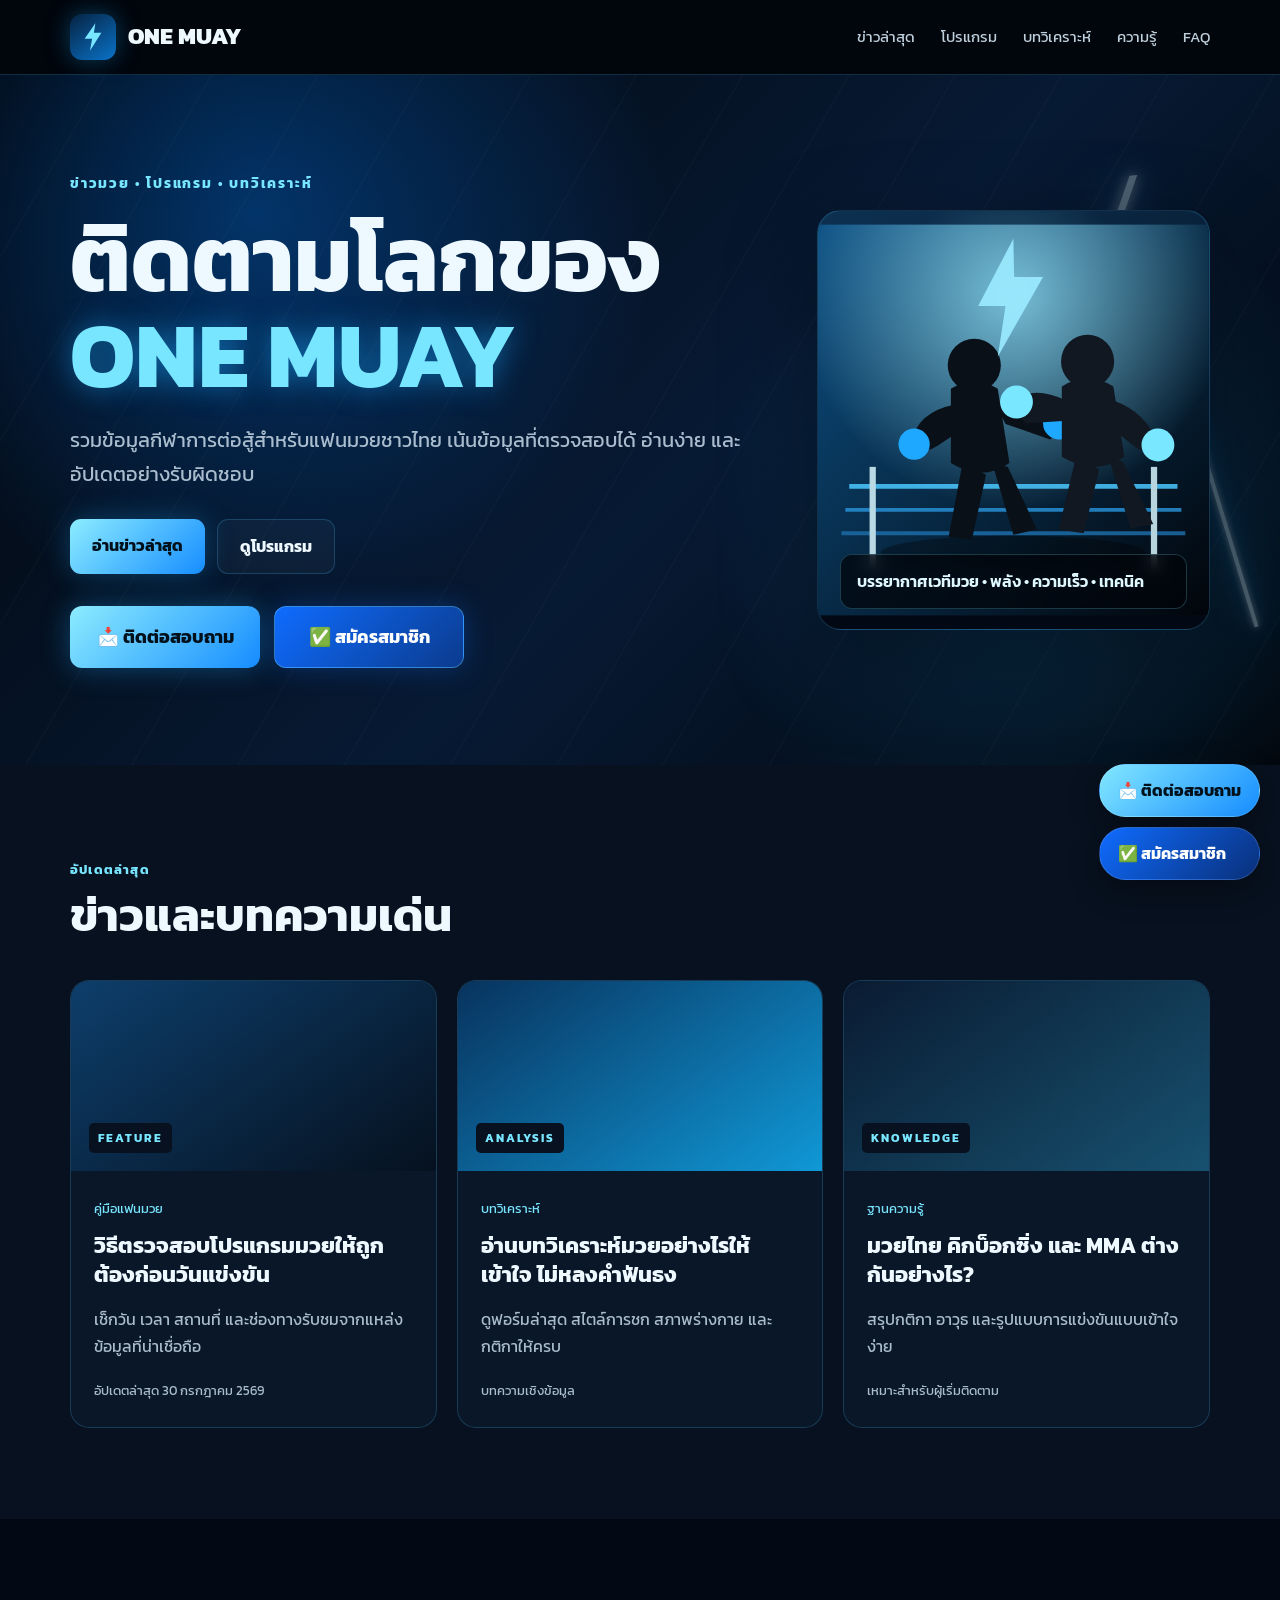
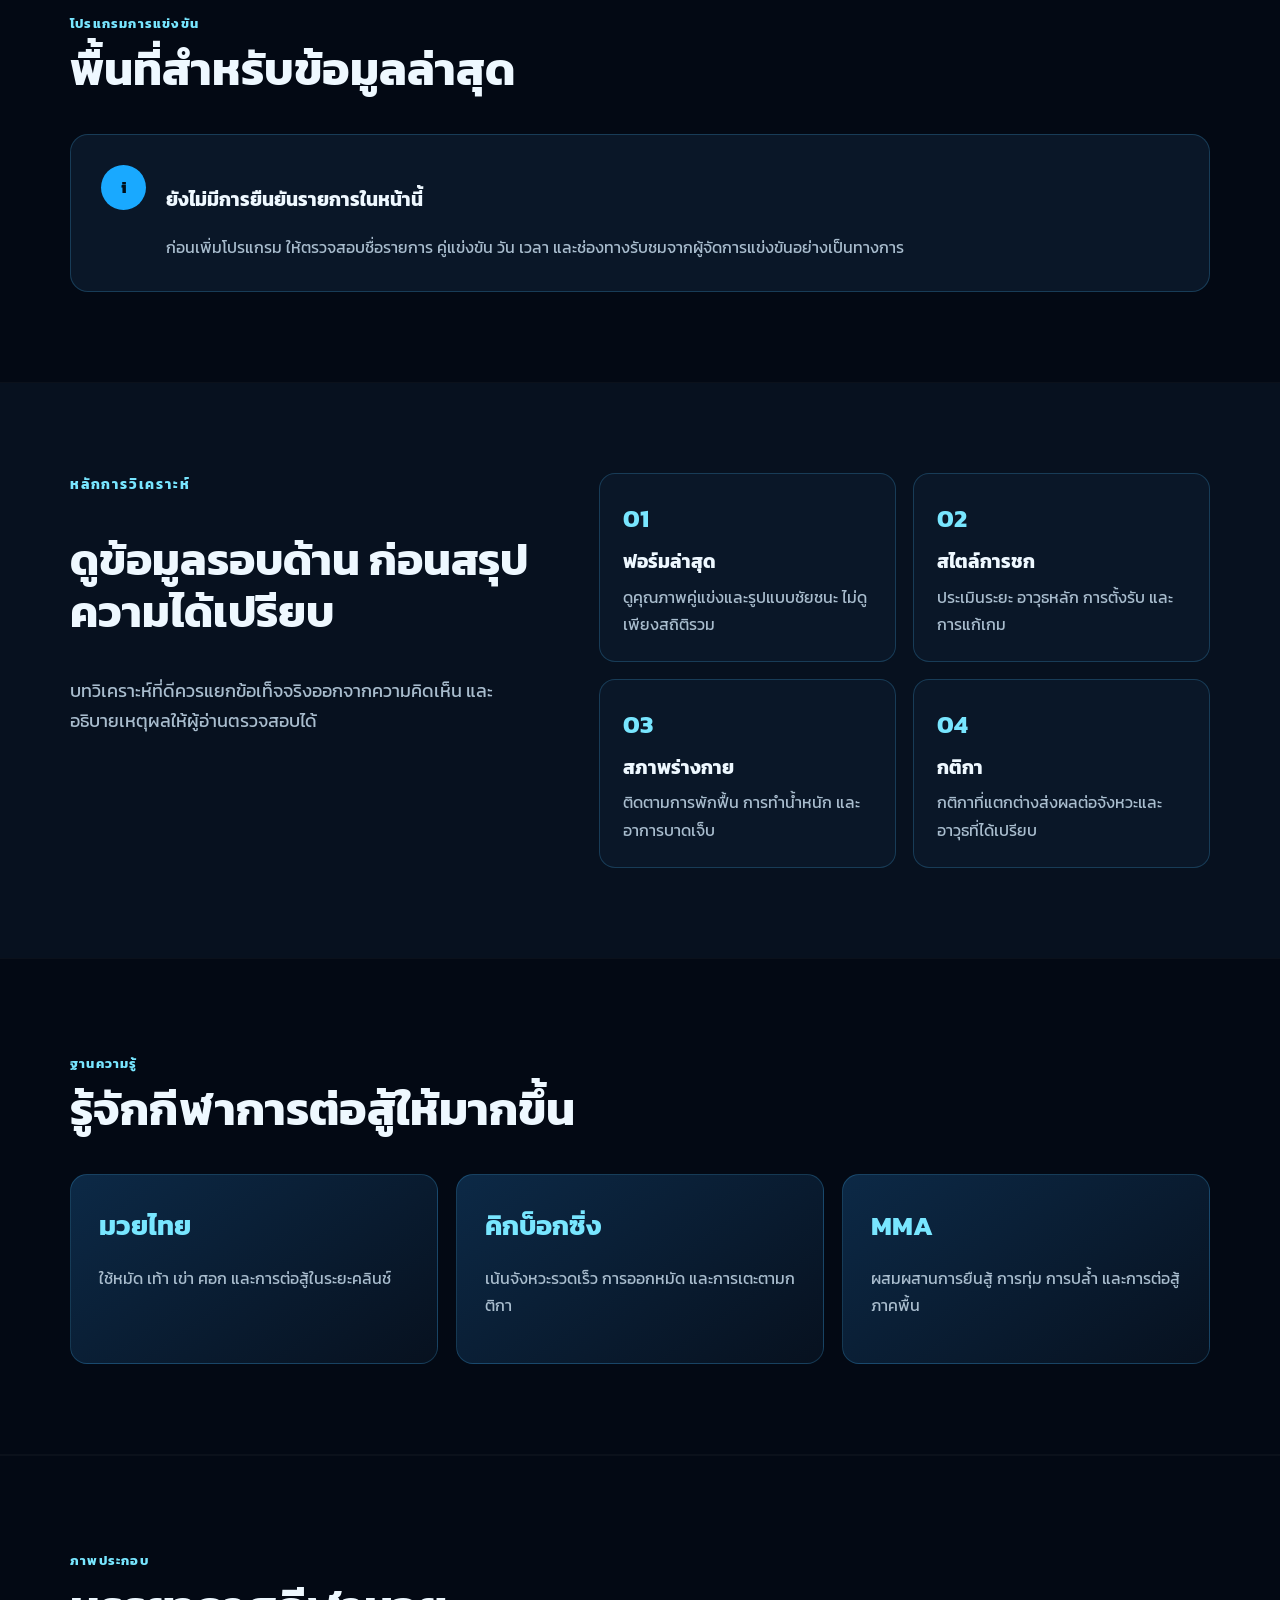
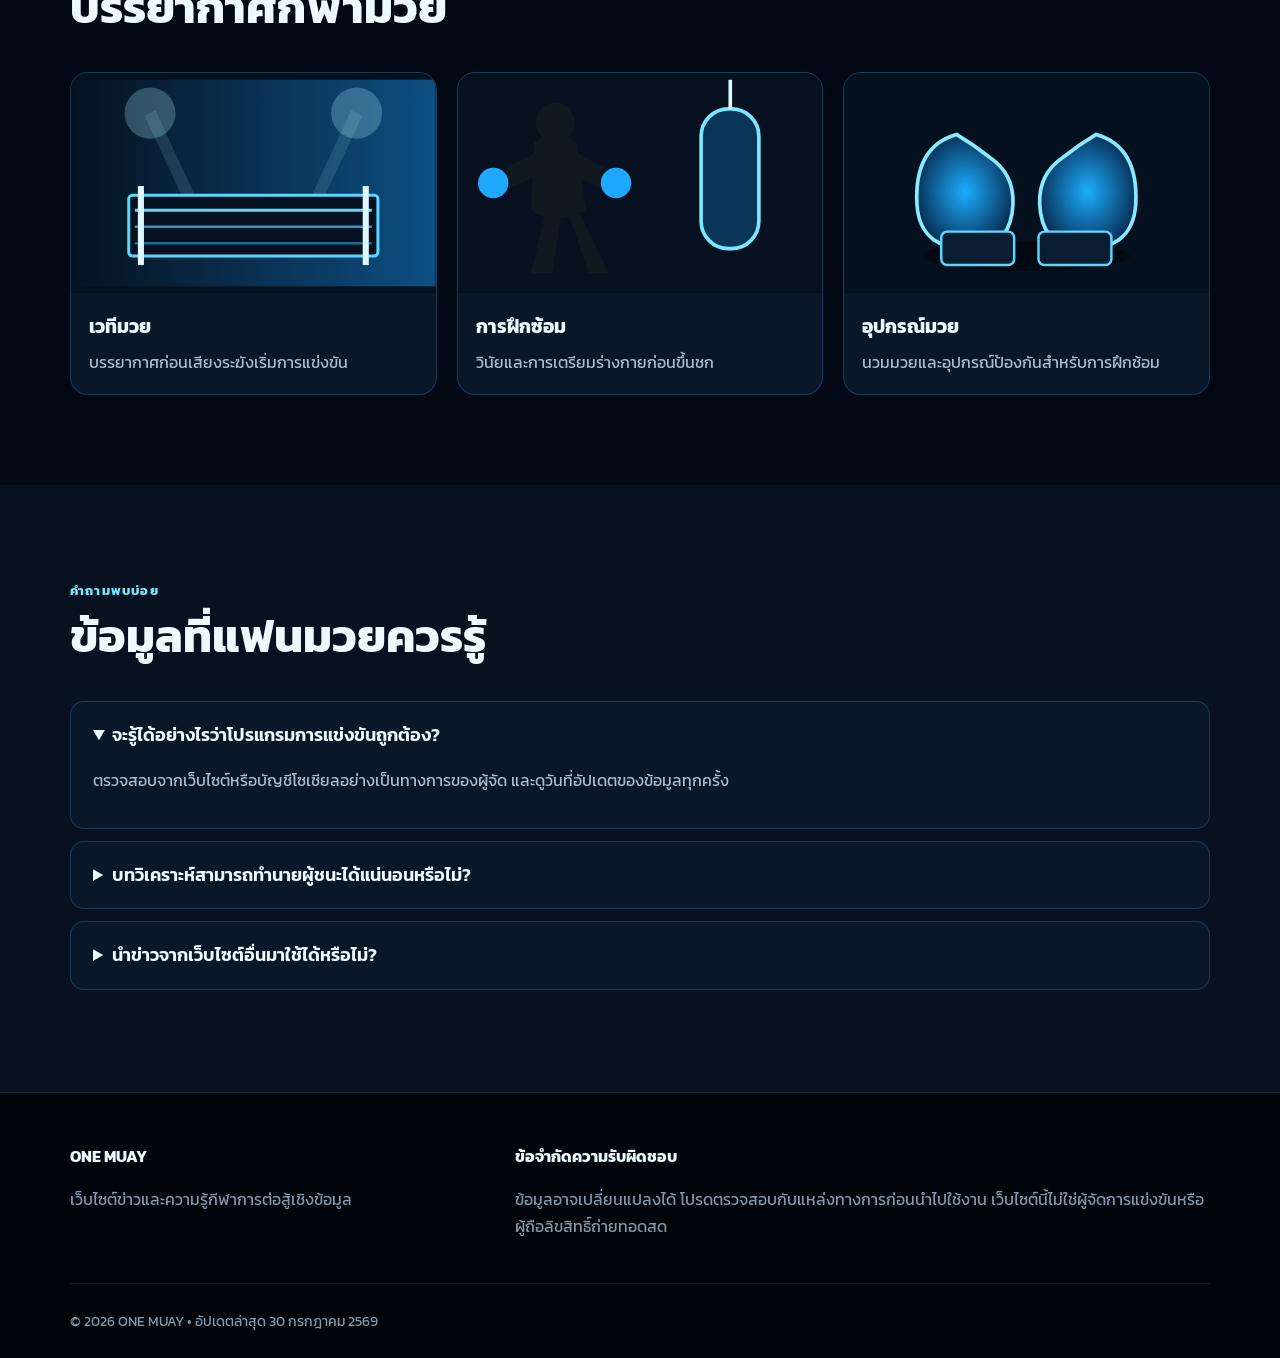
==== index.html @ 65534692 "Add files via upload" ====
<!doctype html>
<html lang="th">
<head>
  <meta charset="utf-8">
  <meta name="viewport" content="width=device-width, initial-scale=1">
  <title>ONE MUAY | ข่าวมวย โปรแกรม และบทวิเคราะห์เชิงข้อมูล</title>
  <meta name="description" content="เว็บไซต์ข่าวมวย โปรแกรมการแข่งขัน บทวิเคราะห์ และความรู้กีฬาการต่อสู้สำหรับแฟนมวยชาวไทย">
  <meta name="robots" content="index,follow,max-image-preview:large">
  <link rel="canonical" href="https://pot25032025-ai.github.io/onemuay/">
  <meta property="og:type" content="website">
  <meta property="og:locale" content="th_TH">
  <meta property="og:title" content="ONE MUAY | ข่าวมวยและโปรแกรมการแข่งขัน">
  <meta property="og:description" content="ข่าว โปรแกรม และบทวิเคราะห์กีฬาการต่อสู้เชิงข้อมูล">
  <meta property="og:url" content="https://pot25032025-ai.github.io/onemuay/">
  <meta name="twitter:card" content="summary_large_image">

  <style>
    @import url('https://fonts.googleapis.com/css2?family=Kanit:wght@300;400;500;600;700;800&display=swap');
    :root{--blue:#19a9ff;--cyan:#78e6ff;--bg:#07111f;--black:#02050a;--panel:#0b1829;--text:#eef8ff;--muted:#a9bdce;--line:rgba(76,191,255,.22)}
    *{box-sizing:border-box}
    html{scroll-behavior:smooth}
    body{margin:0;font-family:Kanit,sans-serif;background:var(--bg);color:var(--text);line-height:1.7}
    a{color:inherit}
    .container{width:min(1140px,calc(100% - 40px));margin:auto}
    header{position:sticky;top:0;z-index:30;background:rgba(2,5,10,.9);backdrop-filter:blur(14px);border-bottom:1px solid var(--line)}
    .nav{height:74px;display:flex;align-items:center;justify-content:space-between}
    .brand{display:flex;align-items:center;gap:12px;text-decoration:none;font-weight:800;font-size:23px}
    .logo{width:46px;height:46px;border-radius:12px;display:grid;place-items:center;background:linear-gradient(145deg,#062342,#0a73c9);box-shadow:0 0 24px rgba(25,169,255,.35)}
    .logo svg{width:30px}
    nav{display:flex;gap:26px}
    nav a{text-decoration:none;color:#bfd0dd;font-size:15px}
    nav a:hover{color:var(--cyan)}
    .hero{min-height:690px;position:relative;overflow:hidden;display:flex;align-items:center;background:radial-gradient(circle at 20% 20%,rgba(0,125,255,.35),transparent 35%),radial-gradient(circle at 82% 68%,rgba(25,169,255,.2),transparent 30%),linear-gradient(135deg,#02050a,#071a34 55%,#02050a)}
    .hero:after{content:"";position:absolute;inset:0;background:repeating-linear-gradient(120deg,transparent 0 90px,rgba(255,255,255,.02) 91px 92px)}
    .bolt{position:absolute;width:7px;height:380px;background:#d9f8ff;box-shadow:0 0 12px white,0 0 34px var(--blue),0 0 90px var(--blue);opacity:.32;transform:rotate(19deg) skewY(-25deg)}
    .bolt.one{right:16%;top:90px}
    .bolt.two{right:4%;top:260px;transform:scale(.56) rotate(-17deg)}
    .hero-grid{position:relative;z-index:2;display:grid;grid-template-columns:1.4fr .8fr;gap:60px;align-items:center}
    .eyebrow{font-size:14px;color:var(--cyan);font-weight:700;letter-spacing:1.8px;text-transform:uppercase}
    h1{font-size:clamp(50px,8vw,92px);line-height:1.04;margin:16px 0}
    h1 span{color:var(--cyan);text-shadow:0 0 28px rgba(25,169,255,.5)}
    .hero p{font-size:20px;color:var(--muted);max-width:720px}
    .actions{display:flex;gap:12px;margin-top:28px;flex-wrap:wrap}
    .btn{padding:13px 22px;border-radius:11px;text-decoration:none;font-weight:700}
    .primary{background:linear-gradient(135deg,#8cecff,#168dff);color:#00111c;box-shadow:0 0 28px rgba(25,169,255,.3)}
    .secondary{border:1px solid var(--line);background:rgba(255,255,255,.03)}
    .hero-card{padding:28px;border:1px solid var(--line);border-radius:22px;background:linear-gradient(155deg,rgba(14,36,62,.9),rgba(4,10,18,.9));box-shadow:0 25px 80px rgba(0,0,0,.3)}
    .hero-card h2{font-size:26px;margin-top:8px}
    .hero-card ul{padding-left:20px;color:var(--muted)}
    .hero-card li{margin:12px 0}
    section{padding:90px 0}
    .dark{background:#030914;border-top:1px solid rgba(255,255,255,.03);border-bottom:1px solid rgba(255,255,255,.03)}
    .section-title{display:flex;align-items:end;justify-content:space-between;margin-bottom:38px;gap:20px}
    .section-title h2{margin:5px 0 0;font-size:clamp(30px,5vw,46px);line-height:1.2}
    .section-title small{color:var(--cyan);font-weight:700;letter-spacing:1.2px}
    .cards{display:grid;grid-template-columns:repeat(3,1fr);gap:20px}
    .card{overflow:hidden;border:1px solid var(--line);border-radius:19px;background:#0a1728}
    .thumb{height:190px;padding:18px;display:flex;align-items:end;background:linear-gradient(145deg,#0d3e6b,#06111f)}
    .thumb.b{background:linear-gradient(145deg,#08335e,#1098d6)}
    .thumb.c{background:linear-gradient(145deg,#0a1b32,#17516f)}
    .thumb span{font-size:12px;font-weight:700;letter-spacing:2px;background:#07111f;padding:5px 9px;border-radius:5px;color:var(--cyan)}
    .card-body{padding:23px}
    .category{font-size:13px;color:var(--cyan)}
    .card h3{font-size:22px;line-height:1.35;margin:9px 0}
    .card p,.card small{color:var(--muted)}
    .schedule-box{display:flex;gap:20px;padding:30px;border:1px solid var(--line);border-radius:18px;background:#0a1728}
    .notice{flex:0 0 45px;height:45px;border-radius:50%;display:grid;place-items:center;background:var(--blue);font-weight:800;color:#00101b}
    .schedule-box p{margin:0;color:var(--muted)}
    .split{display:grid;grid-template-columns:.9fr 1.2fr;gap:70px}
    .split h2{font-size:44px;line-height:1.2}
    .lead{color:var(--muted);font-size:18px}
    .factor-grid{display:grid;grid-template-columns:1fr 1fr;gap:17px}
    .factor-grid>div{padding:23px;border:1px solid var(--line);border-radius:16px;background:#0a1728}
    .factor-grid b{color:var(--cyan);font-size:25px}
    .factor-grid h3{margin:6px 0}
    .factor-grid p{color:var(--muted);margin:0}
    .knowledge{display:grid;grid-template-columns:repeat(3,1fr);gap:18px}
    .knowledge article{padding:28px;border-radius:17px;border:1px solid var(--line);background:linear-gradient(145deg,#0c2946,#07111f)}
    .knowledge h3{font-size:27px;color:var(--cyan);margin:0}
    .knowledge p{color:var(--muted)}
    details{padding:18px 22px;margin:12px 0;border:1px solid var(--line);border-radius:14px;background:#0a1728}
    summary{cursor:pointer;font-weight:600;font-size:18px}
    details p{color:var(--muted)}
    footer{padding:50px 0 25px;background:#010409;border-top:1px solid var(--line)}
    .footer-grid{display:grid;grid-template-columns:.7fr 1.3fr;gap:70px}
    footer p,.copyright{color:#8398aa}
    .copyright{padding-top:26px;margin-top:26px;border-top:1px solid rgba(255,255,255,.07);font-size:14px}
    @media(max-width:850px){nav{display:none}.hero{min-height:auto;padding:90px 0}.hero-grid,.split{grid-template-columns:1fr}.hero-card{display:none}.cards,.knowledge{grid-template-columns:1fr}.factor-grid{grid-template-columns:1fr}.section-title{align-items:start;flex-direction:column}.footer-grid{grid-template-columns:1fr}.bolt{display:none}}
  
    .contact-actions{
      display:flex;
      gap:14px;
      flex-wrap:wrap;
      margin-top:32px;
    }
    .contact-btn{
      display:inline-flex;
      align-items:center;
      justify-content:center;
      min-width:190px;
      padding:15px 24px;
      border-radius:12px;
      text-decoration:none;
      font-weight:700;
      font-size:18px;
      transition:transform .2s ease, box-shadow .2s ease, filter .2s ease;
    }
    .contact-btn:hover{
      transform:translateY(-3px);
      filter:brightness(1.08);
    }
    .contact-btn.ask{
      color:#00111c;
      background:linear-gradient(135deg,#8cecff,#168dff);
      box-shadow:0 0 28px rgba(25,169,255,.35);
    }
    .contact-btn.join{
      color:#fff;
      background:linear-gradient(135deg,#0f6cff,#0b3b8e);
      box-shadow:0 0 28px rgba(15,108,255,.30);
      border:1px solid rgba(120,230,255,.35);
    }
    .floating-contact{
      position:fixed;
      right:20px;
      bottom:20px;
      z-index:60;
      display:flex;
      flex-direction:column;
      gap:10px;
    }
    .floating-contact a{
      text-decoration:none;
      padding:12px 18px;
      border-radius:999px;
      font-weight:700;
      box-shadow:0 10px 30px rgba(0,0,0,.35);
      border:1px solid rgba(255,255,255,.12);
    }
    .floating-contact .f-ask{
      background:linear-gradient(135deg,#82e7ff,#168dff);
      color:#00111c;
    }
    .floating-contact .f-join{
      background:linear-gradient(135deg,#0f6cff,#092f78);
      color:#fff;
    }
    @media(max-width:600px){
      .contact-actions{flex-direction:column}
      .contact-btn{width:100%}
      .floating-contact{right:12px;bottom:12px}
      .floating-contact a{padding:10px 14px;font-size:14px}
    }

  
    .hero-visual{position:relative;min-height:420px;border-radius:24px;overflow:hidden;border:1px solid var(--line);background:radial-gradient(circle at 50% 20%,rgba(120,230,255,.28),transparent 30%),linear-gradient(160deg,#0d3152,#030914 70%);box-shadow:0 30px 90px rgba(0,0,0,.35)}
    .hero-visual svg{width:100%;height:100%;display:block;position:absolute;inset:0}
    .hero-visual .caption{position:absolute;left:22px;right:22px;bottom:20px;padding:13px 16px;border-radius:12px;background:rgba(2,5,10,.72);border:1px solid rgba(120,230,255,.22);backdrop-filter:blur(8px);font-weight:600;color:#dff7ff}
    .fight-image{width:100%;height:220px;display:block;background:#06111f}.fight-image svg{width:100%;height:100%;display:block}
    .gallery{display:grid;grid-template-columns:repeat(3,1fr);gap:20px;margin-top:24px}.gallery-card{overflow:hidden;border-radius:18px;border:1px solid var(--line);background:#0a1728}.gallery-card .text{padding:18px}.gallery-card h3{margin:0 0 6px}.gallery-card p{margin:0;color:var(--muted)}
    @media(max-width:850px){.hero-visual{min-height:320px}.gallery{grid-template-columns:1fr}}

</style>

  <script type="application/ld+json">
  {
    "@context":"https://schema.org",
    "@type":"WebSite",
    "name":"ONE MUAY",
    "url":"https://pot25032025-ai.github.io/onemuay/",
    "inLanguage":"th",
    "description":"เว็บไซต์ข่าว โปรแกรมการแข่งขัน และบทวิเคราะห์กีฬาการต่อสู้เชิงข้อมูล"
  }
  </script>

  <script type="application/ld+json">
  {
    "@context":"https://schema.org",
    "@type":"FAQPage",
    "mainEntity":[
      {
        "@type":"Question",
        "name":"ควรตรวจสอบโปรแกรมการแข่งขันจากที่ไหน?",
        "acceptedAnswer":{"@type":"Answer","text":"ควรตรวจสอบจากเว็บไซต์หรือบัญชีโซเชียลอย่างเป็นทางการของผู้จัดการแข่งขันและผู้ถือลิขสิทธิ์ในพื้นที่"}
      },
      {
        "@type":"Question",
        "name":"บทวิเคราะห์รับประกันผลการแข่งขันหรือไม่?",
        "acceptedAnswer":{"@type":"Answer","text":"ไม่รับประกัน บทวิเคราะห์เป็นการอธิบายข้อมูลและปัจจัยที่น่าจับตาเท่านั้น"}
      }
    ]
  }
  </script>
</head>
<body>
<header>
  <div class="container nav">
    <a class="brand" href="https://pot25032025-ai.github.io/onemuay/">
      <span class="logo">
        <svg viewBox="0 0 100 100" aria-hidden="true"><path d="M58 4 22 56h25l-7 40 38-60H53z" fill="#78e6ff"/></svg>
      </span>
      <span>ONE MUAY</span>
    </a>
    <nav>
      <a href="#latest">ข่าวล่าสุด</a>
      <a href="#schedule">โปรแกรม</a>
      <a href="#analysis">บทวิเคราะห์</a>
      <a href="#knowledge">ความรู้</a>
      <a href="#faq">FAQ</a>
    </nav>
  </div>
</header>

<main>
  <section class="hero">
    <div class="bolt one"></div><div class="bolt two"></div>
    <div class="container hero-grid">
      <div>
        <div class="eyebrow">ข่าวมวย • โปรแกรม • บทวิเคราะห์</div>
        <h1>ติดตามโลกของ<br><span>ONE MUAY</span></h1>
        <p>รวมข้อมูลกีฬาการต่อสู้สำหรับแฟนมวยชาวไทย เน้นข้อมูลที่ตรวจสอบได้ อ่านง่าย และอัปเดตอย่างรับผิดชอบ</p>
        <div class="actions">
          <a class="btn primary" href="#latest">อ่านข่าวล่าสุด</a>
          <a class="btn secondary" href="#schedule">ดูโปรแกรม</a>
        </div>
        <div class="contact-actions">
          <a class="contact-btn ask" href="https://q.me-qr.com/mwae5hof" target="_blank" rel="noopener noreferrer">📩 ติดต่อสอบถาม</a>
          <a class="contact-btn join" href="https://q.me-qr.com/mwae5hof" target="_blank" rel="noopener noreferrer">✅ สมัครสมาชิก</a>
        </div>
      </div>
      <aside class="hero-visual" aria-label="ภาพนักมวยบนเวที"><svg viewBox="0 0 500 500" role="img" aria-label="นักมวยกำลังชกบนเวที"><defs><linearGradient id="bg" x1="0" x2="1" y1="0" y2="1"><stop stop-color="#0c4f83"/><stop offset="1" stop-color="#02050a"/></linearGradient><radialGradient id="light" cx="50%" cy="18%" r="55%"><stop stop-color="#9cecff" stop-opacity=".75"/><stop offset="1" stop-color="#9cecff" stop-opacity="0"/></radialGradient></defs><rect width="500" height="500" fill="url(#bg)"/><rect width="500" height="500" fill="url(#light)"/><g opacity=".85"><line x1="40" y1="335" x2="460" y2="335" stroke="#4bc7ff" stroke-width="6"/><line x1="35" y1="365" x2="465" y2="365" stroke="#278fd3" stroke-width="5"/><line x1="30" y1="395" x2="470" y2="395" stroke="#1c6ca7" stroke-width="5"/><line x1="70" y1="310" x2="70" y2="440" stroke="#d8f7ff" stroke-width="8"/><line x1="430" y1="310" x2="430" y2="440" stroke="#d8f7ff" stroke-width="8"/></g><ellipse cx="250" cy="420" rx="170" ry="22" fill="#000" opacity=".35"/><g transform="translate(105 115)"><circle cx="95" cy="65" r="34" fill="#0a1018"/><path d="M65 95 Q95 75 125 95 L140 190 Q105 215 65 190 Z" fill="#0a1018"/><path d="M72 115 Q20 125 15 165 Q30 180 48 168 L90 140 Z" fill="#0a1018"/><circle cx="18" cy="166" r="20" fill="#1fa8ff"/><path d="M122 115 Q175 105 205 135 Q206 150 192 160 L135 140 Z" fill="#0a1018"/><circle cx="204" cy="139" r="21" fill="#1fa8ff"/><path d="M80 190 L62 285 L92 288 L110 205 Z" fill="#0a1018"/><path d="M118 190 L145 282 L175 275 L138 195 Z" fill="#0a1018"/></g><g transform="translate(250 105)"><circle cx="95" cy="70" r="34" fill="#111821"/><path d="M62 102 Q95 82 128 102 L142 192 Q105 218 62 192 Z" fill="#111821"/><path d="M68 120 Q25 100 2 120 Q0 138 17 149 L84 145 Z" fill="#111821"/><circle cx="4" cy="122" r="21" fill="#79e7ff"/><path d="M128 120 Q170 135 185 175 Q175 190 158 181 L112 145 Z" fill="#111821"/><circle cx="185" cy="177" r="21" fill="#79e7ff"/><path d="M80 193 L58 285 L90 290 L110 208 Z" fill="#111821"/><path d="M122 193 L150 284 L179 278 L140 198 Z" fill="#111821"/></g><path d="M250 18 205 104h35l-10 65 58-102h-37z" fill="#9cecff" opacity=".9"/></svg><div class="caption">บรรยากาศเวทีมวย • พลัง • ความเร็ว • เทคนิค</div></aside>
    </div>
  </section>

  <section id="latest">
    <div class="container">
      <div class="section-title">
        <div><small>อัปเดตล่าสุด</small><h2>ข่าวและบทความเด่น</h2></div>
      </div>
      <div class="cards">
        <article class="card">
          <div class="thumb"><span>FEATURE</span></div>
          <div class="card-body">
            <span class="category">คู่มือแฟนมวย</span>
            <h3>วิธีตรวจสอบโปรแกรมมวยให้ถูกต้องก่อนวันแข่งขัน</h3>
            <p>เช็กวัน เวลา สถานที่ และช่องทางรับชมจากแหล่งข้อมูลที่น่าเชื่อถือ</p>
            <small>อัปเดตล่าสุด 30 กรกฎาคม 2569</small>
          </div>
        </article>
        <article class="card">
          <div class="thumb b"><span>ANALYSIS</span></div>
          <div class="card-body">
            <span class="category">บทวิเคราะห์</span>
            <h3>อ่านบทวิเคราะห์มวยอย่างไรให้เข้าใจ ไม่หลงคำฟันธง</h3>
            <p>ดูฟอร์มล่าสุด สไตล์การชก สภาพร่างกาย และกติกาให้ครบ</p>
            <small>บทความเชิงข้อมูล</small>
          </div>
        </article>
        <article class="card">
          <div class="thumb c"><span>KNOWLEDGE</span></div>
          <div class="card-body">
            <span class="category">ฐานความรู้</span>
            <h3>มวยไทย คิกบ็อกซิ่ง และ MMA ต่างกันอย่างไร?</h3>
            <p>สรุปกติกา อาวุธ และรูปแบบการแข่งขันแบบเข้าใจง่าย</p>
            <small>เหมาะสำหรับผู้เริ่มติดตาม</small>
          </div>
        </article>
      </div>
    </div>
  </section>

  <section id="schedule" class="dark">
    <div class="container">
      <div class="section-title"><div><small>โปรแกรมการแข่งขัน</small><h2>พื้นที่สำหรับข้อมูลล่าสุด</h2></div></div>
      <div class="schedule-box">
        <div class="notice">i</div>
        <div>
          <h3>ยังไม่มีการยืนยันรายการในหน้านี้</h3>
          <p>ก่อนเพิ่มโปรแกรม ให้ตรวจสอบชื่อรายการ คู่แข่งขัน วัน เวลา และช่องทางรับชมจากผู้จัดการแข่งขันอย่างเป็นทางการ</p>
        </div>
      </div>
    </div>
  </section>

  <section id="analysis">
    <div class="container split">
      <div>
        <div class="eyebrow">หลักการวิเคราะห์</div>
        <h2>ดูข้อมูลรอบด้าน ก่อนสรุปความได้เปรียบ</h2>
        <p class="lead">บทวิเคราะห์ที่ดีควรแยกข้อเท็จจริงออกจากความคิดเห็น และอธิบายเหตุผลให้ผู้อ่านตรวจสอบได้</p>
      </div>
      <div class="factor-grid">
        <div><b>01</b><h3>ฟอร์มล่าสุด</h3><p>ดูคุณภาพคู่แข่งและรูปแบบชัยชนะ ไม่ดูเพียงสถิติรวม</p></div>
        <div><b>02</b><h3>สไตล์การชก</h3><p>ประเมินระยะ อาวุธหลัก การตั้งรับ และการแก้เกม</p></div>
        <div><b>03</b><h3>สภาพร่างกาย</h3><p>ติดตามการพักฟื้น การทำน้ำหนัก และอาการบาดเจ็บ</p></div>
        <div><b>04</b><h3>กติกา</h3><p>กติกาที่แตกต่างส่งผลต่อจังหวะและอาวุธที่ได้เปรียบ</p></div>
      </div>
    </div>
  </section>

  <section id="knowledge" class="dark">
    <div class="container">
      <div class="section-title"><div><small>ฐานความรู้</small><h2>รู้จักกีฬาการต่อสู้ให้มากขึ้น</h2></div></div>
      <div class="knowledge">
        <article><h3>มวยไทย</h3><p>ใช้หมัด เท้า เข่า ศอก และการต่อสู้ในระยะคลินช์</p></article>
        <article><h3>คิกบ็อกซิ่ง</h3><p>เน้นจังหวะรวดเร็ว การออกหมัด และการเตะตามกติกา</p></article>
        <article><h3>MMA</h3><p>ผสมผสานการยืนสู้ การทุ่ม การปล้ำ และการต่อสู้ภาคพื้น</p></article>
      </div>
    </div>
  </section>

  <section class="dark"><div class="container"><div class="section-title"><div><small>ภาพประกอบ</small><h2>บรรยากาศกีฬามวย</h2></div></div><div class="gallery"><article class="gallery-card"><div class="fight-image"><svg viewBox="0 0 600 340" role="img" aria-label="เวทีมวยใต้แสงสปอร์ตไลต์"><defs><linearGradient id="g1" x1="0" x2="1"><stop stop-color="#06111f"/><stop offset="1" stop-color="#0d4f82"/></linearGradient></defs><rect width="600" height="340" fill="url(#g1)"/><circle cx="130" cy="55" r="42" fill="#b8f3ff" opacity=".25"/><circle cx="470" cy="55" r="42" fill="#b8f3ff" opacity=".25"/><path d="M130 55 230 270" stroke="#b8f3ff" stroke-width="20" opacity=".12"/><path d="M470 55 370 270" stroke="#b8f3ff" stroke-width="20" opacity=".12"/><rect x="95" y="190" width="410" height="100" rx="6" fill="#07111f" stroke="#5bd6ff" stroke-width="5"/><line x1="105" y1="215" x2="495" y2="215" stroke="#5bd6ff" stroke-width="5"/><line x1="105" y1="242" x2="495" y2="242" stroke="#2f9bd0" stroke-width="4"/><line x1="105" y1="269" x2="495" y2="269" stroke="#1c6a9a" stroke-width="4"/><rect x="110" y="175" width="10" height="130" fill="#dff8ff"/><rect x="480" y="175" width="10" height="130" fill="#dff8ff"/></svg></div><div class="text"><h3>เวทีมวย</h3><p>บรรยากาศก่อนเสียงระฆังเริ่มการแข่งขัน</p></div></article><article class="gallery-card"><div class="fight-image"><svg viewBox="0 0 600 340" role="img" aria-label="นักมวยฝึกซ้อมกับกระสอบทราย"><rect width="600" height="340" fill="#07111f"/><circle cx="160" cy="70" r="32" fill="#101820"/><path d="M125 103 Q160 80 195 103 L210 215 Q160 242 120 215 Z" fill="#101820"/><path d="M130 120 55 155 70 185 150 150Z" fill="#101820"/><circle cx="58" cy="170" r="25" fill="#1fa8ff"/><path d="M194 120 260 155 248 185 175 150Z" fill="#101820"/><circle cx="260" cy="170" r="25" fill="#1fa8ff"/><path d="M145 214 120 318 155 318 170 225Z" fill="#101820"/><path d="M180 214 215 318 248 318 200 220Z" fill="#101820"/><rect x="400" y="48" width="95" height="230" rx="45" fill="#0b3556" stroke="#79e7ff" stroke-width="6"/><line x1="448" y1="0" x2="448" y2="48" stroke="#dff8ff" stroke-width="6"/></svg></div><div class="text"><h3>การฝึกซ้อม</h3><p>วินัยและการเตรียมร่างกายก่อนขึ้นชก</p></div></article><article class="gallery-card"><div class="fight-image"><svg viewBox="0 0 600 340" role="img" aria-label="นวมมวยสีน้ำเงิน"><defs><radialGradient id="g3"><stop stop-color="#1caeff"/><stop offset="1" stop-color="#08345c"/></radialGradient></defs><rect width="600" height="340" fill="#06111f"/><ellipse cx="300" cy="290" rx="170" ry="25" fill="#000" opacity=".4"/><path d="M185 90 Q115 110 120 205 Q125 285 220 278 Q275 270 278 205 Q280 155 240 128 Q215 108 185 90Z" fill="url(#g3)" stroke="#8beaff" stroke-width="6"/><path d="M415 90 Q485 110 480 205 Q475 285 380 278 Q325 270 322 205 Q320 155 360 128 Q385 108 415 90Z" fill="url(#g3)" stroke="#8beaff" stroke-width="6"/><rect x="160" y="250" width="120" height="55" rx="10" fill="#0a1d31" stroke="#5cd7ff" stroke-width="4"/><rect x="320" y="250" width="120" height="55" rx="10" fill="#0a1d31" stroke="#5cd7ff" stroke-width="4"/></svg></div><div class="text"><h3>อุปกรณ์มวย</h3><p>นวมมวยและอุปกรณ์ป้องกันสำหรับการฝึกซ้อม</p></div></article></div></div></section>
<section id="faq">
    <div class="container">
      <div class="section-title"><div><small>คำถามพบบ่อย</small><h2>ข้อมูลที่แฟนมวยควรรู้</h2></div></div>
      <details open><summary>จะรู้ได้อย่างไรว่าโปรแกรมการแข่งขันถูกต้อง?</summary><p>ตรวจสอบจากเว็บไซต์หรือบัญชีโซเชียลอย่างเป็นทางการของผู้จัด และดูวันที่อัปเดตของข้อมูลทุกครั้ง</p></details>
      <details><summary>บทวิเคราะห์สามารถทำนายผู้ชนะได้แน่นอนหรือไม่?</summary><p>ไม่ได้ ผลแข่งขันขึ้นอยู่กับหลายปัจจัย บทวิเคราะห์มีไว้เพื่ออธิบายข้อมูลและจุดที่น่าจับตาเท่านั้น</p></details>
      <details><summary>นำข่าวจากเว็บไซต์อื่นมาใช้ได้หรือไม่?</summary><p>ควรเขียนสรุปด้วยภาษาของตนเอง อ้างอิงแหล่งที่มา และหลีกเลี่ยงการคัดลอกเนื้อหาหรือรูปภาพที่ไม่มีสิทธิ์ใช้งาน</p></details>
    </div>
  </section>
</main>

<footer>
  <div class="container footer-grid">
    <div><strong>ONE MUAY</strong><p>เว็บไซต์ข่าวและความรู้กีฬาการต่อสู้เชิงข้อมูล</p></div>
    <div><strong>ข้อจำกัดความรับผิดชอบ</strong><p>ข้อมูลอาจเปลี่ยนแปลงได้ โปรดตรวจสอบกับแหล่งทางการก่อนนำไปใช้งาน เว็บไซต์นี้ไม่ใช่ผู้จัดการแข่งขันหรือผู้ถือลิขสิทธิ์ถ่ายทอดสด</p></div>
  </div>
  <div class="container copyright">© 2026 ONE MUAY • อัปเดตล่าสุด 30 กรกฎาคม 2569</div>
</footer>

<div class="floating-contact" aria-label="ช่องทางติดต่อ">
  <a class="f-ask" href="https://q.me-qr.com/mwae5hof" target="_blank" rel="noopener noreferrer">📩 ติดต่อสอบถาม</a>
  <a class="f-join" href="https://q.me-qr.com/mwae5hof" target="_blank" rel="noopener noreferrer">✅ สมัครสมาชิก</a>
</div>

</body>
</html>
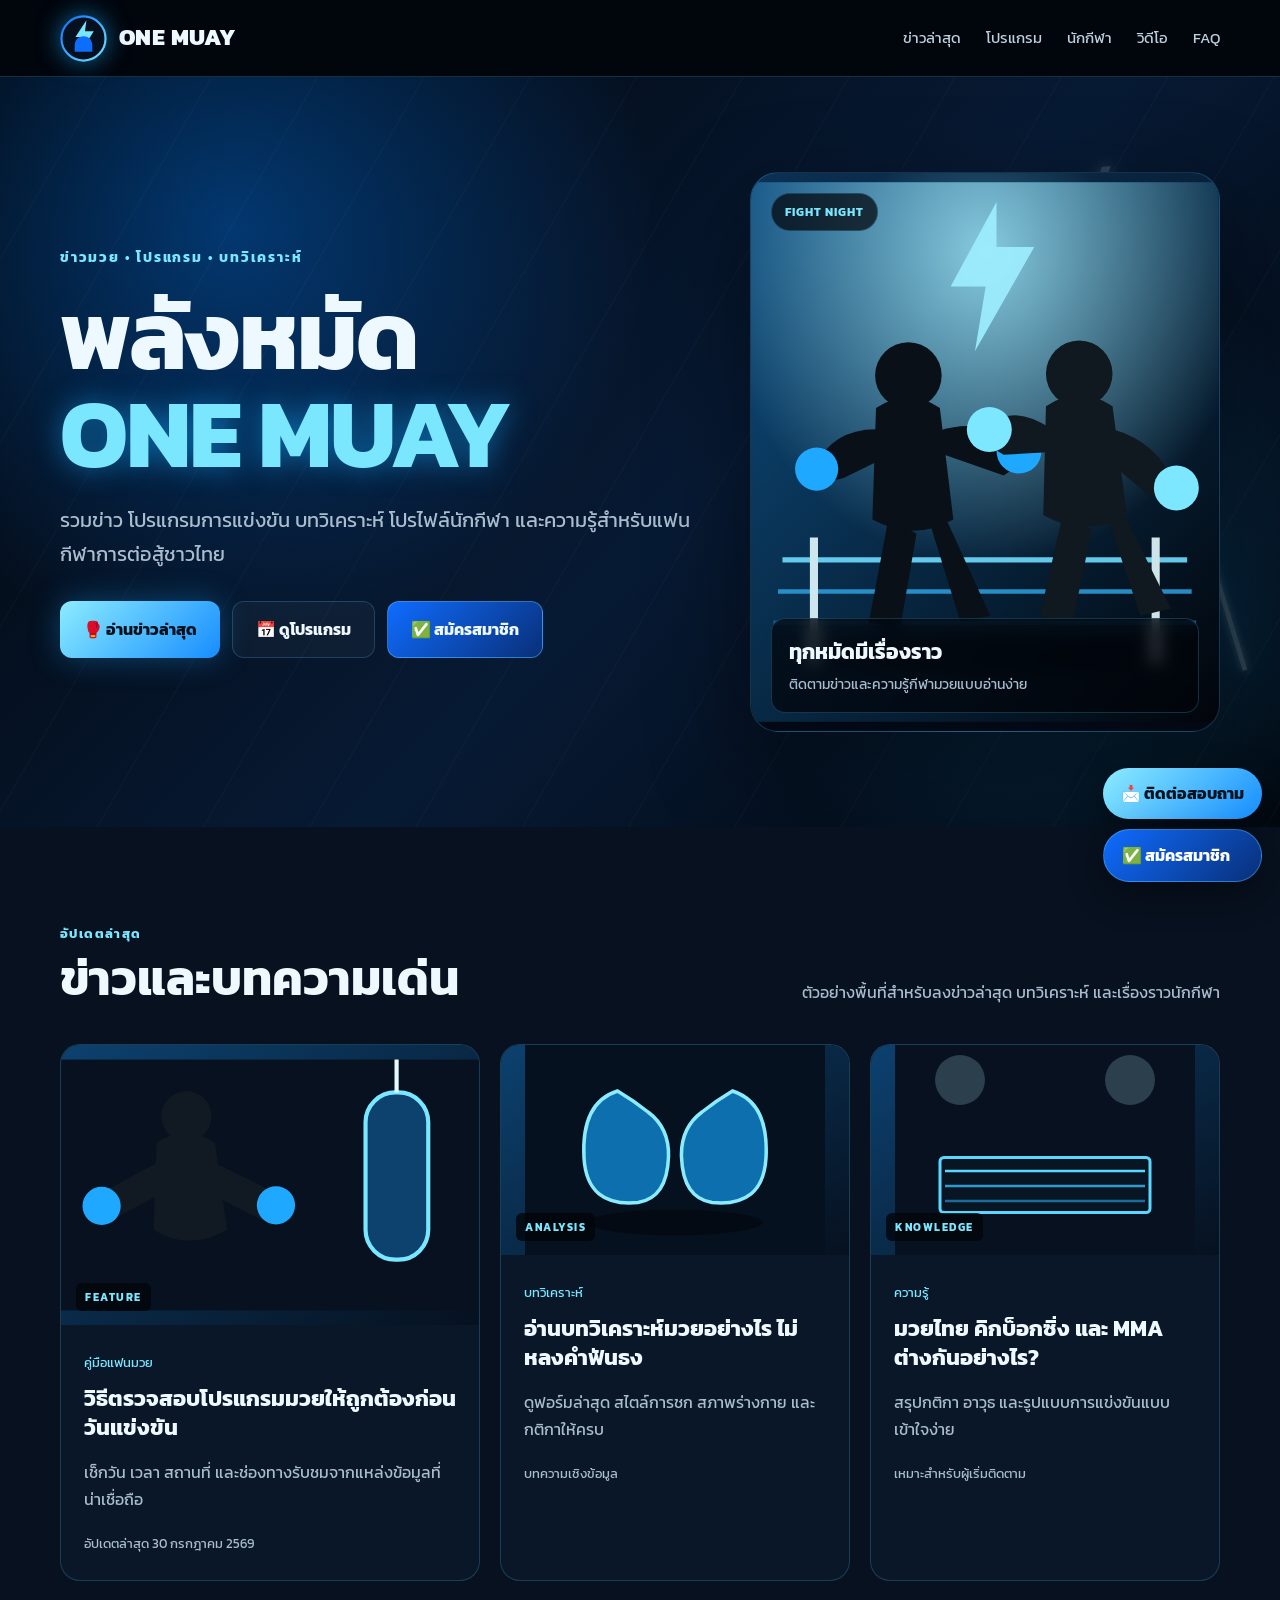
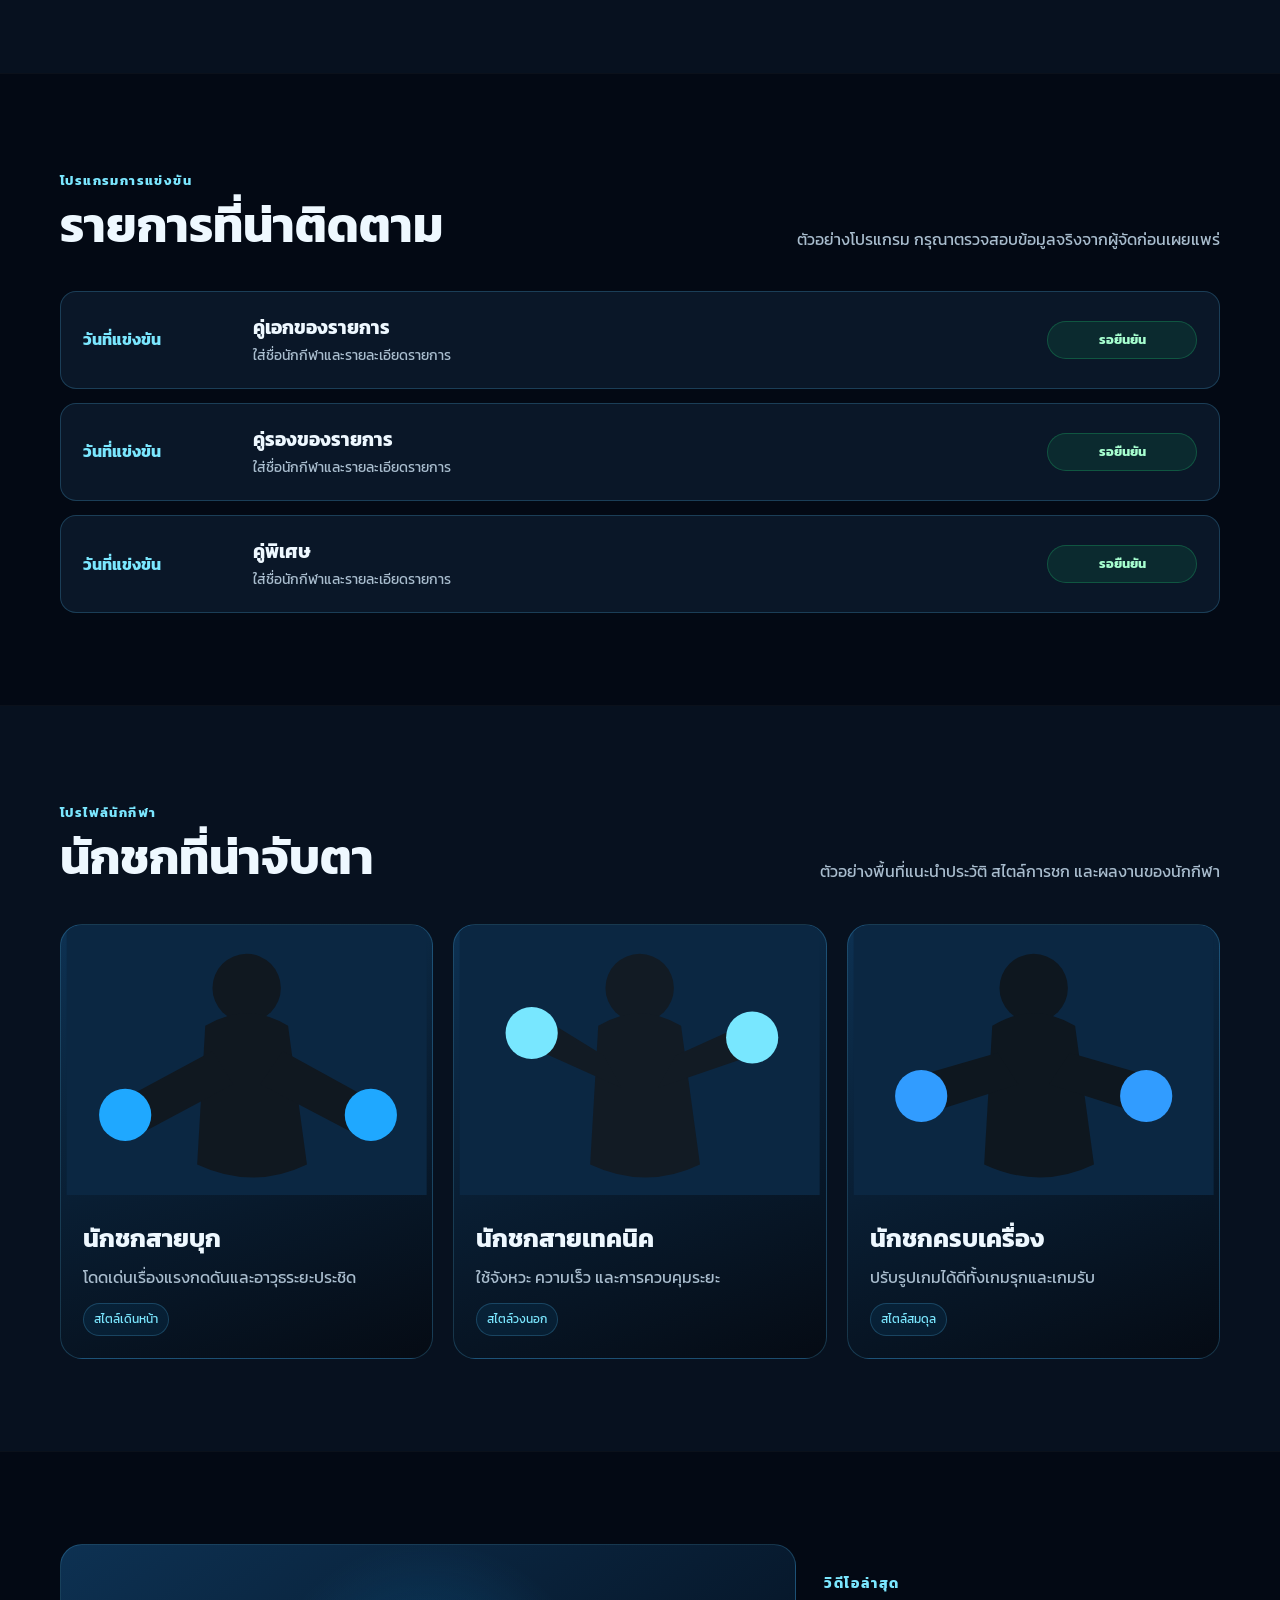
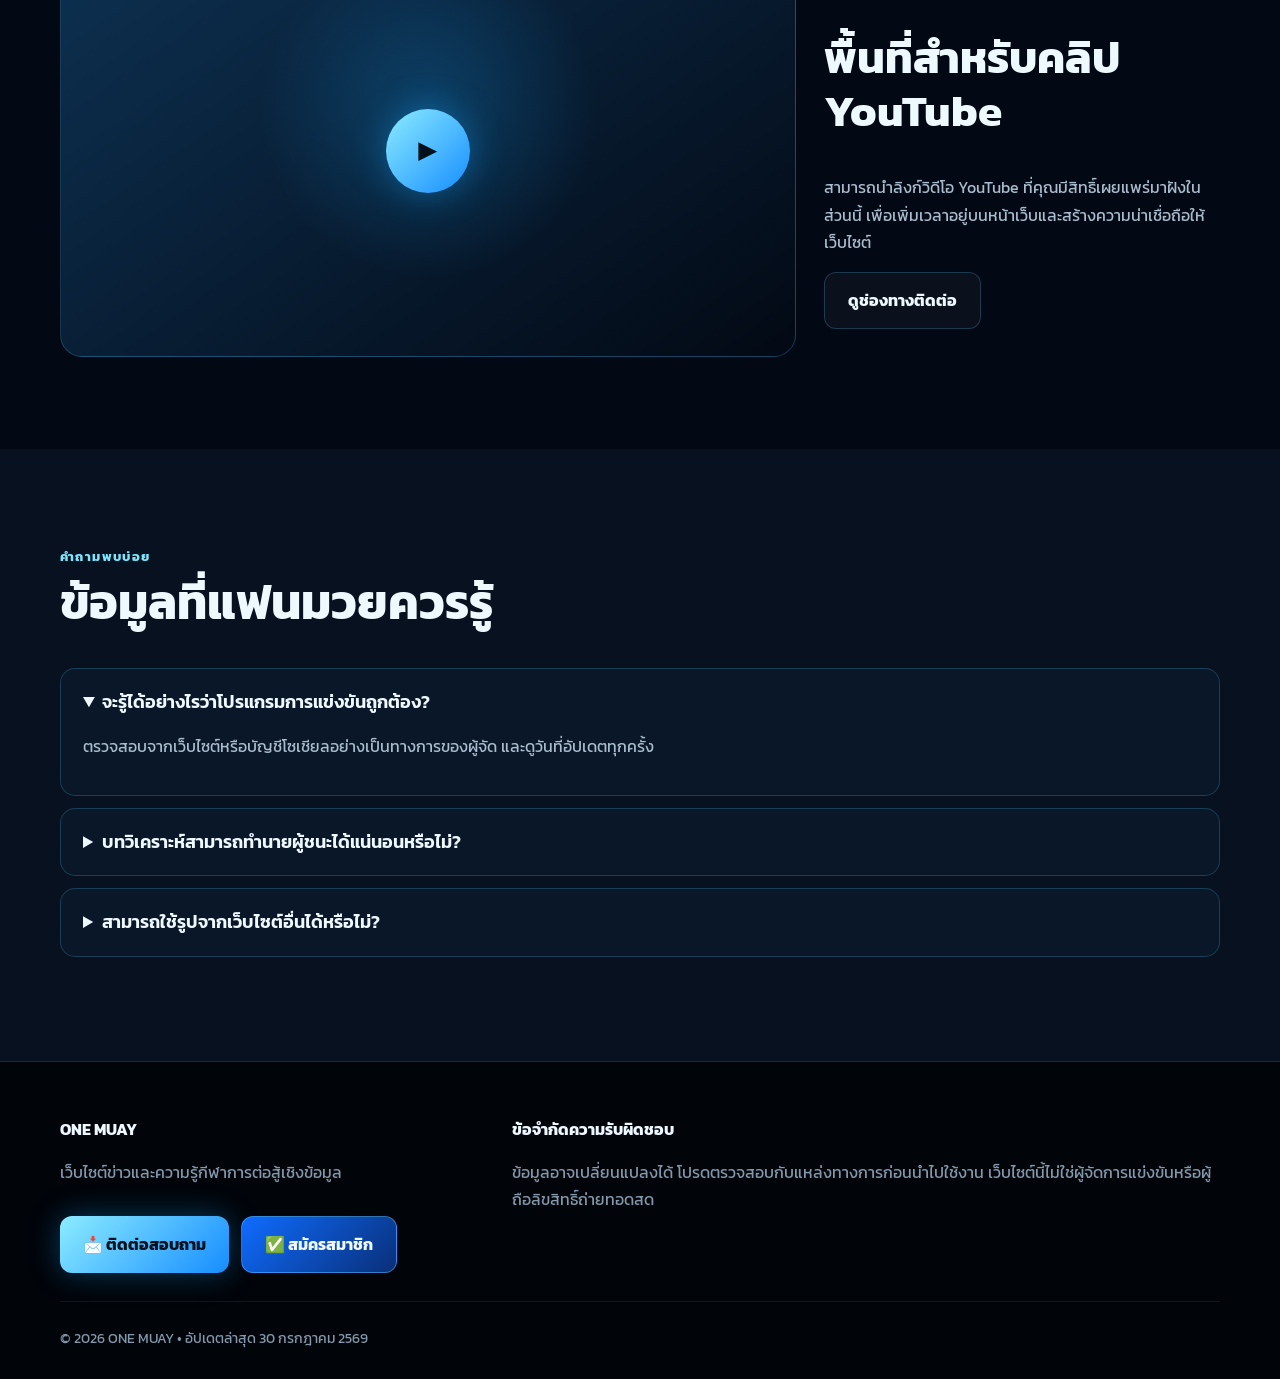
==== commit 89887376: "Add files via upload" ====
--- a/index.html
+++ b/index.html
@@ -3,164 +3,474 @@
 <head>
   <meta charset="utf-8">
   <meta name="viewport" content="width=device-width, initial-scale=1">
-  <title>ONE MUAY | ข่าวมวย โปรแกรม และบทวิเคราะห์เชิงข้อมูล</title>
-  <meta name="description" content="เว็บไซต์ข่าวมวย โปรแกรมการแข่งขัน บทวิเคราะห์ และความรู้กีฬาการต่อสู้สำหรับแฟนมวยชาวไทย">
+  <title>ONE MUAY | ข่าวมวย โปรแกรมแข่งขัน และบทวิเคราะห์</title>
+  <meta name="description" content="เว็บไซต์ข่าวมวย โปรแกรมการแข่งขัน บทวิเคราะห์ โปรไฟล์นักกีฬา และความรู้กีฬาการต่อสู้สำหรับแฟนมวยชาวไทย">
   <meta name="robots" content="index,follow,max-image-preview:large">
   <link rel="canonical" href="https://pot25032025-ai.github.io/onemuay/">
+  <link rel="icon" type="image/svg+xml" href="favicon.svg">
   <meta property="og:type" content="website">
   <meta property="og:locale" content="th_TH">
   <meta property="og:title" content="ONE MUAY | ข่าวมวยและโปรแกรมการแข่งขัน">
-  <meta property="og:description" content="ข่าว โปรแกรม และบทวิเคราะห์กีฬาการต่อสู้เชิงข้อมูล">
+  <meta property="og:description" content="ข่าว โปรแกรม บทวิเคราะห์ และความรู้กีฬาการต่อสู้">
   <meta property="og:url" content="https://pot25032025-ai.github.io/onemuay/">
+  <meta property="og:image" content="https://pot25032025-ai.github.io/onemuay/og-cover.svg">
   <meta name="twitter:card" content="summary_large_image">
 
   <style>
     @import url('https://fonts.googleapis.com/css2?family=Kanit:wght@300;400;500;600;700;800&display=swap');
-    :root{--blue:#19a9ff;--cyan:#78e6ff;--bg:#07111f;--black:#02050a;--panel:#0b1829;--text:#eef8ff;--muted:#a9bdce;--line:rgba(76,191,255,.22)}
-    *{box-sizing:border-box}
-    html{scroll-behavior:smooth}
-    body{margin:0;font-family:Kanit,sans-serif;background:var(--bg);color:var(--text);line-height:1.7}
-    a{color:inherit}
-    .container{width:min(1140px,calc(100% - 40px));margin:auto}
-    header{position:sticky;top:0;z-index:30;background:rgba(2,5,10,.9);backdrop-filter:blur(14px);border-bottom:1px solid var(--line)}
-    .nav{height:74px;display:flex;align-items:center;justify-content:space-between}
-    .brand{display:flex;align-items:center;gap:12px;text-decoration:none;font-weight:800;font-size:23px}
-    .logo{width:46px;height:46px;border-radius:12px;display:grid;place-items:center;background:linear-gradient(145deg,#062342,#0a73c9);box-shadow:0 0 24px rgba(25,169,255,.35)}
-    .logo svg{width:30px}
-    nav{display:flex;gap:26px}
-    nav a{text-decoration:none;color:#bfd0dd;font-size:15px}
-    nav a:hover{color:var(--cyan)}
-    .hero{min-height:690px;position:relative;overflow:hidden;display:flex;align-items:center;background:radial-gradient(circle at 20% 20%,rgba(0,125,255,.35),transparent 35%),radial-gradient(circle at 82% 68%,rgba(25,169,255,.2),transparent 30%),linear-gradient(135deg,#02050a,#071a34 55%,#02050a)}
-    .hero:after{content:"";position:absolute;inset:0;background:repeating-linear-gradient(120deg,transparent 0 90px,rgba(255,255,255,.02) 91px 92px)}
-    .bolt{position:absolute;width:7px;height:380px;background:#d9f8ff;box-shadow:0 0 12px white,0 0 34px var(--blue),0 0 90px var(--blue);opacity:.32;transform:rotate(19deg) skewY(-25deg)}
-    .bolt.one{right:16%;top:90px}
-    .bolt.two{right:4%;top:260px;transform:scale(.56) rotate(-17deg)}
-    .hero-grid{position:relative;z-index:2;display:grid;grid-template-columns:1.4fr .8fr;gap:60px;align-items:center}
-    .eyebrow{font-size:14px;color:var(--cyan);font-weight:700;letter-spacing:1.8px;text-transform:uppercase}
-    h1{font-size:clamp(50px,8vw,92px);line-height:1.04;margin:16px 0}
-    h1 span{color:var(--cyan);text-shadow:0 0 28px rgba(25,169,255,.5)}
-    .hero p{font-size:20px;color:var(--muted);max-width:720px}
-    .actions{display:flex;gap:12px;margin-top:28px;flex-wrap:wrap}
-    .btn{padding:13px 22px;border-radius:11px;text-decoration:none;font-weight:700}
-    .primary{background:linear-gradient(135deg,#8cecff,#168dff);color:#00111c;box-shadow:0 0 28px rgba(25,169,255,.3)}
-    .secondary{border:1px solid var(--line);background:rgba(255,255,255,.03)}
-    .hero-card{padding:28px;border:1px solid var(--line);border-radius:22px;background:linear-gradient(155deg,rgba(14,36,62,.9),rgba(4,10,18,.9));box-shadow:0 25px 80px rgba(0,0,0,.3)}
-    .hero-card h2{font-size:26px;margin-top:8px}
-    .hero-card ul{padding-left:20px;color:var(--muted)}
-    .hero-card li{margin:12px 0}
-    section{padding:90px 0}
-    .dark{background:#030914;border-top:1px solid rgba(255,255,255,.03);border-bottom:1px solid rgba(255,255,255,.03)}
-    .section-title{display:flex;align-items:end;justify-content:space-between;margin-bottom:38px;gap:20px}
-    .section-title h2{margin:5px 0 0;font-size:clamp(30px,5vw,46px);line-height:1.2}
-    .section-title small{color:var(--cyan);font-weight:700;letter-spacing:1.2px}
-    .cards{display:grid;grid-template-columns:repeat(3,1fr);gap:20px}
-    .card{overflow:hidden;border:1px solid var(--line);border-radius:19px;background:#0a1728}
-    .thumb{height:190px;padding:18px;display:flex;align-items:end;background:linear-gradient(145deg,#0d3e6b,#06111f)}
-    .thumb.b{background:linear-gradient(145deg,#08335e,#1098d6)}
-    .thumb.c{background:linear-gradient(145deg,#0a1b32,#17516f)}
-    .thumb span{font-size:12px;font-weight:700;letter-spacing:2px;background:#07111f;padding:5px 9px;border-radius:5px;color:var(--cyan)}
-    .card-body{padding:23px}
-    .category{font-size:13px;color:var(--cyan)}
-    .card h3{font-size:22px;line-height:1.35;margin:9px 0}
-    .card p,.card small{color:var(--muted)}
-    .schedule-box{display:flex;gap:20px;padding:30px;border:1px solid var(--line);border-radius:18px;background:#0a1728}
-    .notice{flex:0 0 45px;height:45px;border-radius:50%;display:grid;place-items:center;background:var(--blue);font-weight:800;color:#00101b}
-    .schedule-box p{margin:0;color:var(--muted)}
-    .split{display:grid;grid-template-columns:.9fr 1.2fr;gap:70px}
-    .split h2{font-size:44px;line-height:1.2}
-    .lead{color:var(--muted);font-size:18px}
-    .factor-grid{display:grid;grid-template-columns:1fr 1fr;gap:17px}
-    .factor-grid>div{padding:23px;border:1px solid var(--line);border-radius:16px;background:#0a1728}
-    .factor-grid b{color:var(--cyan);font-size:25px}
-    .factor-grid h3{margin:6px 0}
-    .factor-grid p{color:var(--muted);margin:0}
-    .knowledge{display:grid;grid-template-columns:repeat(3,1fr);gap:18px}
-    .knowledge article{padding:28px;border-radius:17px;border:1px solid var(--line);background:linear-gradient(145deg,#0c2946,#07111f)}
-    .knowledge h3{font-size:27px;color:var(--cyan);margin:0}
-    .knowledge p{color:var(--muted)}
-    details{padding:18px 22px;margin:12px 0;border:1px solid var(--line);border-radius:14px;background:#0a1728}
-    summary{cursor:pointer;font-weight:600;font-size:18px}
-    details p{color:var(--muted)}
-    footer{padding:50px 0 25px;background:#010409;border-top:1px solid var(--line)}
-    .footer-grid{display:grid;grid-template-columns:.7fr 1.3fr;gap:70px}
-    footer p,.copyright{color:#8398aa}
-    .copyright{padding-top:26px;margin-top:26px;border-top:1px solid rgba(255,255,255,.07);font-size:14px}
-    @media(max-width:850px){nav{display:none}.hero{min-height:auto;padding:90px 0}.hero-grid,.split{grid-template-columns:1fr}.hero-card{display:none}.cards,.knowledge{grid-template-columns:1fr}.factor-grid{grid-template-columns:1fr}.section-title{align-items:start;flex-direction:column}.footer-grid{grid-template-columns:1fr}.bolt{display:none}}
-  
-    .contact-actions{
+    :root {
+      --blue:#16a8ff;
+      --cyan:#7be7ff;
+      --navy:#07111f;
+      --black:#02050a;
+      --panel:#0a1728;
+      --panel2:#0e2036;
+      --text:#eef8ff;
+      --muted:#a9bdce;
+      --line:rgba(86,202,255,.22);
+      --green:#20d878;
+    }
+    * { box-sizing:border-box; }
+    html { scroll-behavior:smooth; }
+    body {
+      margin:0;
+      font-family:'Kanit',sans-serif;
+      background:var(--navy);
+      color:var(--text);
+      line-height:1.7;
+      overflow-x:hidden;
+    }
+    a { color:inherit; }
+    .container { width:min(1160px,calc(100% - 40px)); margin:auto; }
+
+    /* HEADER */
+    header {
+      position:sticky; top:0; z-index:100;
+      background:rgba(2,5,10,.9);
+      backdrop-filter:blur(16px);
+      border-bottom:1px solid var(--line);
+    }
+    .nav {
+      height:76px;
       display:flex;
-      gap:14px;
+      align-items:center;
+      justify-content:space-between;
+    }
+    .brand {
+      display:flex; align-items:center; gap:12px;
+      text-decoration:none;
+      font-size:23px;
+      font-weight:800;
+      letter-spacing:.4px;
+    }
+    .brand img {
+      width:47px; height:47px;
+      filter:drop-shadow(0 0 12px rgba(22,168,255,.6));
+    }
+    nav { display:flex; gap:25px; }
+    nav a {
+      text-decoration:none;
+      color:#bfd0dd;
+      font-size:15px;
+      transition:.2s;
+    }
+    nav a:hover { color:var(--cyan); }
+    .menu-btn {
+      display:none;
+      color:white;
+      background:none;
+      border:0;
+      font-size:26px;
+      cursor:pointer;
+    }
+
+    /* HERO */
+    .hero {
+      min-height:750px;
+      display:flex;
+      align-items:center;
+      position:relative;
+      overflow:hidden;
+      background:
+        radial-gradient(circle at 18% 20%,rgba(0,126,255,.38),transparent 35%),
+        radial-gradient(circle at 84% 70%,rgba(22,168,255,.22),transparent 28%),
+        linear-gradient(135deg,#02050a,#071a34 55%,#02050a);
+    }
+    .hero::before {
+      content:"";
+      position:absolute; inset:0;
+      background:repeating-linear-gradient(120deg,transparent 0 90px,rgba(255,255,255,.018) 91px 92px);
+    }
+    .hero-grid {
+      position:relative; z-index:4;
+      display:grid;
+      grid-template-columns:1.15fr .85fr;
+      gap:55px;
+      align-items:center;
+    }
+    .eyebrow {
+      font-size:14px;
+      color:var(--cyan);
+      font-weight:700;
+      letter-spacing:1.8px;
+      text-transform:uppercase;
+    }
+    h1 {
+      font-size:clamp(52px,8vw,96px);
+      line-height:1.02;
+      letter-spacing:-2px;
+      margin:18px 0;
+    }
+    h1 span {
+      color:var(--cyan);
+      text-shadow:0 0 28px rgba(22,168,255,.52);
+    }
+    .hero-copy p {
+      max-width:720px;
+      color:var(--muted);
+      font-size:20px;
+    }
+    .actions {
+      display:flex;
+      gap:12px;
       flex-wrap:wrap;
-      margin-top:32px;
-    }
-    .contact-btn{
+      margin-top:30px;
+    }
+    .btn {
       display:inline-flex;
       align-items:center;
       justify-content:center;
-      min-width:190px;
-      padding:15px 24px;
+      gap:8px;
+      padding:14px 23px;
       border-radius:12px;
       text-decoration:none;
       font-weight:700;
-      font-size:18px;
-      transition:transform .2s ease, box-shadow .2s ease, filter .2s ease;
-    }
-    .contact-btn:hover{
-      transform:translateY(-3px);
-      filter:brightness(1.08);
-    }
-    .contact-btn.ask{
+      transition:.2s;
+    }
+    .btn:hover { transform:translateY(-3px); }
+    .primary {
       color:#00111c;
       background:linear-gradient(135deg,#8cecff,#168dff);
-      box-shadow:0 0 28px rgba(25,169,255,.35);
-    }
-    .contact-btn.join{
-      color:#fff;
-      background:linear-gradient(135deg,#0f6cff,#0b3b8e);
-      box-shadow:0 0 28px rgba(15,108,255,.30);
-      border:1px solid rgba(120,230,255,.35);
-    }
-    .floating-contact{
+      box-shadow:0 0 30px rgba(22,168,255,.34);
+    }
+    .secondary {
+      border:1px solid var(--line);
+      background:rgba(255,255,255,.035);
+    }
+    .join {
+      background:linear-gradient(135deg,#0f6cff,#092f78);
+      border:1px solid rgba(123,231,255,.35);
+    }
+
+    /* BOXER VISUAL */
+    .fighter-visual {
+      position:relative;
+      height:560px;
+      border-radius:28px;
+      overflow:hidden;
+      border:1px solid var(--line);
+      background:
+        radial-gradient(circle at 50% 18%,rgba(123,231,255,.38),transparent 28%),
+        linear-gradient(155deg,#0c3153,#030914 72%);
+      box-shadow:0 35px 100px rgba(0,0,0,.45);
+    }
+    .fighter-visual svg { width:100%; height:100%; display:block; }
+    .fight-badge {
+      position:absolute;
+      top:20px; left:20px;
+      padding:8px 13px;
+      border-radius:999px;
+      background:rgba(2,5,10,.72);
+      border:1px solid var(--line);
+      color:var(--cyan);
+      font-size:12px;
+      font-weight:700;
+      letter-spacing:1px;
+      backdrop-filter:blur(8px);
+    }
+    .fighter-caption {
+      position:absolute; left:20px; right:20px; bottom:18px;
+      padding:15px 17px;
+      background:rgba(2,5,10,.72);
+      border:1px solid var(--line);
+      border-radius:14px;
+      backdrop-filter:blur(8px);
+    }
+    .fighter-caption strong { display:block; font-size:21px; }
+    .fighter-caption span { color:var(--muted); font-size:14px; }
+
+    /* ANIMATED LIGHTNING */
+    .bolt {
+      position:absolute;
+      z-index:2;
+      width:8px;
+      height:390px;
+      background:#dff9ff;
+      box-shadow:0 0 12px white,0 0 35px var(--blue),0 0 95px var(--blue);
+      opacity:.18;
+      transform:rotate(18deg) skewY(-24deg);
+      animation:flash 3.8s infinite;
+    }
+    .bolt.one { right:18%; top:80px; }
+    .bolt.two { right:5%; top:290px; transform:scale(.58) rotate(-17deg); animation-delay:1.3s; }
+    @keyframes flash {
+      0%,88%,100% { opacity:.14; filter:brightness(1); }
+      90% { opacity:.7; filter:brightness(2); }
+      92% { opacity:.22; }
+      94% { opacity:.8; filter:brightness(2.3); }
+      96% { opacity:.16; }
+    }
+
+    /* GENERAL SECTIONS */
+    section { padding:92px 0; }
+    .dark {
+      background:#030914;
+      border-top:1px solid rgba(255,255,255,.03);
+      border-bottom:1px solid rgba(255,255,255,.03);
+    }
+    .section-title {
+      display:flex;
+      justify-content:space-between;
+      align-items:end;
+      gap:20px;
+      margin-bottom:38px;
+    }
+    .section-title small {
+      color:var(--cyan);
+      font-weight:700;
+      letter-spacing:1.4px;
+    }
+    .section-title h2 {
+      margin:5px 0 0;
+      font-size:clamp(31px,5vw,48px);
+      line-height:1.15;
+    }
+    .section-title p {
+      max-width:520px;
+      color:var(--muted);
+      margin:0;
+    }
+
+    /* NEWS */
+    .news-grid {
+      display:grid;
+      grid-template-columns:1.2fr 1fr 1fr;
+      gap:20px;
+    }
+    .card {
+      overflow:hidden;
+      border:1px solid var(--line);
+      border-radius:20px;
+      background:var(--panel);
+      transition:.25s;
+    }
+    .card:hover {
+      transform:translateY(-5px);
+      border-color:rgba(123,231,255,.48);
+      box-shadow:0 22px 55px rgba(0,0,0,.26);
+    }
+    .thumb {
+      height:210px;
+      position:relative;
+      overflow:hidden;
+      background:linear-gradient(145deg,#0c416f,#06111f);
+    }
+    .featured .thumb { height:280px; }
+    .thumb svg { width:100%; height:100%; display:block; }
+    .thumb-label {
+      position:absolute; left:15px; bottom:14px;
+      background:rgba(2,5,10,.78);
+      color:var(--cyan);
+      border-radius:6px;
+      padding:5px 9px;
+      font-size:11px;
+      font-weight:700;
+      letter-spacing:1.5px;
+    }
+    .card-body { padding:23px; }
+    .category { color:var(--cyan); font-size:13px; }
+    .card h3 { font-size:22px; line-height:1.35; margin:8px 0; }
+    .card p,.card small { color:var(--muted); }
+
+    /* SCHEDULE */
+    .schedule-list { display:grid; gap:14px; }
+    .schedule-item {
+      display:grid;
+      grid-template-columns:150px 1fr 150px;
+      align-items:center;
+      gap:20px;
+      padding:20px 22px;
+      border:1px solid var(--line);
+      border-radius:16px;
+      background:var(--panel);
+    }
+    .schedule-date {
+      color:var(--cyan);
+      font-weight:700;
+    }
+    .match strong { font-size:19px; }
+    .match span { display:block; color:var(--muted); font-size:14px; }
+    .status {
+      text-align:center;
+      padding:7px 11px;
+      border-radius:999px;
+      color:#a7ffd0;
+      background:rgba(32,216,120,.1);
+      border:1px solid rgba(32,216,120,.25);
+      font-size:13px;
+      font-weight:700;
+    }
+
+    /* FIGHTER PROFILES */
+    .profile-grid {
+      display:grid;
+      grid-template-columns:repeat(3,1fr);
+      gap:20px;
+    }
+    .profile {
+      position:relative;
+      overflow:hidden;
+      min-height:390px;
+      border:1px solid var(--line);
+      border-radius:22px;
+      background:linear-gradient(160deg,#0d3152,#050b14);
+    }
+    .profile svg { width:100%; height:270px; display:block; }
+    .profile-info { padding:22px; }
+    .profile-info h3 { margin:0; font-size:25px; }
+    .profile-info p { margin:5px 0 0; color:var(--muted); }
+    .tag {
+      display:inline-block;
+      margin-top:12px;
+      padding:5px 10px;
+      border-radius:999px;
+      color:var(--cyan);
+      background:rgba(22,168,255,.08);
+      border:1px solid var(--line);
+      font-size:12px;
+    }
+
+    /* VIDEO */
+    .video-grid {
+      display:grid;
+      grid-template-columns:1.3fr .7fr;
+      gap:28px;
+      align-items:center;
+    }
+    .video-box {
+      position:relative;
+      aspect-ratio:16/9;
+      border-radius:22px;
+      overflow:hidden;
+      border:1px solid var(--line);
+      background:
+        radial-gradient(circle at 50% 40%,rgba(22,168,255,.24),transparent 38%),
+        linear-gradient(145deg,#0d3152,#030914);
+      display:grid;
+      place-items:center;
+    }
+    .play {
+      width:84px; height:84px;
+      border-radius:50%;
+      background:linear-gradient(135deg,#8cecff,#168dff);
+      color:#00111c;
+      display:grid;
+      place-items:center;
+      font-size:32px;
+      box-shadow:0 0 35px rgba(22,168,255,.4);
+    }
+    .video-copy p { color:var(--muted); }
+
+    /* FAQ */
+    details {
+      padding:18px 22px;
+      margin:12px 0;
+      border:1px solid var(--line);
+      border-radius:15px;
+      background:var(--panel);
+    }
+    summary {
+      cursor:pointer;
+      font-size:18px;
+      font-weight:600;
+    }
+    details p { color:var(--muted); }
+
+    /* FLOATING CONTACT */
+    .floating-contact {
       position:fixed;
-      right:20px;
-      bottom:20px;
-      z-index:60;
+      right:18px;
+      bottom:18px;
+      z-index:150;
       display:flex;
       flex-direction:column;
       gap:10px;
     }
-    .floating-contact a{
+    .floating-contact a {
       text-decoration:none;
       padding:12px 18px;
       border-radius:999px;
       font-weight:700;
-      box-shadow:0 10px 30px rgba(0,0,0,.35);
-      border:1px solid rgba(255,255,255,.12);
-    }
-    .floating-contact .f-ask{
-      background:linear-gradient(135deg,#82e7ff,#168dff);
+      box-shadow:0 12px 35px rgba(0,0,0,.4);
+      transition:.2s;
+    }
+    .floating-contact a:hover { transform:translateY(-3px); }
+    .f-contact {
       color:#00111c;
-    }
-    .floating-contact .f-join{
+      background:linear-gradient(135deg,#8cecff,#168dff);
+    }
+    .f-join {
+      color:white;
       background:linear-gradient(135deg,#0f6cff,#092f78);
-      color:#fff;
-    }
-    @media(max-width:600px){
-      .contact-actions{flex-direction:column}
-      .contact-btn{width:100%}
-      .floating-contact{right:12px;bottom:12px}
-      .floating-contact a{padding:10px 14px;font-size:14px}
-    }
-
-  
-    .hero-visual{position:relative;min-height:420px;border-radius:24px;overflow:hidden;border:1px solid var(--line);background:radial-gradient(circle at 50% 20%,rgba(120,230,255,.28),transparent 30%),linear-gradient(160deg,#0d3152,#030914 70%);box-shadow:0 30px 90px rgba(0,0,0,.35)}
-    .hero-visual svg{width:100%;height:100%;display:block;position:absolute;inset:0}
-    .hero-visual .caption{position:absolute;left:22px;right:22px;bottom:20px;padding:13px 16px;border-radius:12px;background:rgba(2,5,10,.72);border:1px solid rgba(120,230,255,.22);backdrop-filter:blur(8px);font-weight:600;color:#dff7ff}
-    .fight-image{width:100%;height:220px;display:block;background:#06111f}.fight-image svg{width:100%;height:100%;display:block}
-    .gallery{display:grid;grid-template-columns:repeat(3,1fr);gap:20px;margin-top:24px}.gallery-card{overflow:hidden;border-radius:18px;border:1px solid var(--line);background:#0a1728}.gallery-card .text{padding:18px}.gallery-card h3{margin:0 0 6px}.gallery-card p{margin:0;color:var(--muted)}
-    @media(max-width:850px){.hero-visual{min-height:320px}.gallery{grid-template-columns:1fr}}
-
-</style>
+      border:1px solid rgba(123,231,255,.32);
+    }
+
+    footer {
+      padding:54px 0 28px;
+      background:#010409;
+      border-top:1px solid var(--line);
+    }
+    .footer-grid {
+      display:grid;
+      grid-template-columns:.7fr 1.3fr;
+      gap:70px;
+    }
+    footer p,.copyright { color:#8398aa; }
+    .copyright {
+      margin-top:28px;
+      padding-top:25px;
+      border-top:1px solid rgba(255,255,255,.07);
+      font-size:14px;
+    }
+
+    @media(max-width:900px) {
+      nav { display:none; }
+      .menu-btn { display:block; }
+      body.menu-open nav {
+        display:flex;
+        position:absolute;
+        top:76px;
+        left:0; right:0;
+        flex-direction:column;
+        padding:23px 20px;
+        background:#02050a;
+      }
+      .hero { min-height:auto; padding:90px 0; }
+      .hero-grid,.video-grid { grid-template-columns:1fr; }
+      .fighter-visual { height:430px; }
+      .news-grid,.profile-grid { grid-template-columns:1fr; }
+      .schedule-item { grid-template-columns:1fr; gap:8px; }
+      .status { width:max-content; }
+      .section-title { align-items:start; flex-direction:column; }
+      .footer-grid { grid-template-columns:1fr; }
+      .bolt { display:none; }
+    }
+    @media(max-width:600px) {
+      .fighter-visual { height:350px; }
+      .floating-contact { right:10px; bottom:10px; }
+      .floating-contact a { font-size:13px; padding:10px 13px; }
+    }
+  </style>
 
   <script type="application/ld+json">
   {
@@ -169,7 +479,17 @@
     "name":"ONE MUAY",
     "url":"https://pot25032025-ai.github.io/onemuay/",
     "inLanguage":"th",
-    "description":"เว็บไซต์ข่าว โปรแกรมการแข่งขัน และบทวิเคราะห์กีฬาการต่อสู้เชิงข้อมูล"
+    "description":"เว็บไซต์ข่าว โปรแกรมการแข่งขัน และบทวิเคราะห์กีฬาการต่อสู้"
+  }
+  </script>
+
+  <script type="application/ld+json">
+  {
+    "@context":"https://schema.org",
+    "@type":"Organization",
+    "name":"ONE MUAY",
+    "url":"https://pot25032025-ai.github.io/onemuay/",
+    "logo":"https://pot25032025-ai.github.io/onemuay/favicon.svg"
   }
   </script>
 
@@ -181,31 +501,31 @@
       {
         "@type":"Question",
         "name":"ควรตรวจสอบโปรแกรมการแข่งขันจากที่ไหน?",
-        "acceptedAnswer":{"@type":"Answer","text":"ควรตรวจสอบจากเว็บไซต์หรือบัญชีโซเชียลอย่างเป็นทางการของผู้จัดการแข่งขันและผู้ถือลิขสิทธิ์ในพื้นที่"}
+        "acceptedAnswer":{"@type":"Answer","text":"ควรตรวจสอบจากผู้จัดการแข่งขันหรือผู้ถือลิขสิทธิ์อย่างเป็นทางการในพื้นที่"}
       },
       {
         "@type":"Question",
-        "name":"บทวิเคราะห์รับประกันผลการแข่งขันหรือไม่?",
+        "name":"บทวิเคราะห์รับประกันผลหรือไม่?",
         "acceptedAnswer":{"@type":"Answer","text":"ไม่รับประกัน บทวิเคราะห์เป็นการอธิบายข้อมูลและปัจจัยที่น่าจับตาเท่านั้น"}
       }
     ]
   }
   </script>
 </head>
+
 <body>
 <header>
   <div class="container nav">
     <a class="brand" href="https://pot25032025-ai.github.io/onemuay/">
-      <span class="logo">
-        <svg viewBox="0 0 100 100" aria-hidden="true"><path d="M58 4 22 56h25l-7 40 38-60H53z" fill="#78e6ff"/></svg>
-      </span>
+      <img src="favicon.svg" alt="โลโก้ ONE MUAY">
       <span>ONE MUAY</span>
     </a>
+    <button class="menu-btn" aria-label="เปิดเมนู" onclick="document.body.classList.toggle('menu-open')">☰</button>
     <nav>
-      <a href="#latest">ข่าวล่าสุด</a>
+      <a href="#news">ข่าวล่าสุด</a>
       <a href="#schedule">โปรแกรม</a>
-      <a href="#analysis">บทวิเคราะห์</a>
-      <a href="#knowledge">ความรู้</a>
+      <a href="#fighters">นักกีฬา</a>
+      <a href="#video">วิดีโอ</a>
       <a href="#faq">FAQ</a>
     </nav>
   </div>
@@ -213,33 +533,96 @@
 
 <main>
   <section class="hero">
-    <div class="bolt one"></div><div class="bolt two"></div>
+    <div class="bolt one"></div>
+    <div class="bolt two"></div>
     <div class="container hero-grid">
-      <div>
+      <div class="hero-copy">
         <div class="eyebrow">ข่าวมวย • โปรแกรม • บทวิเคราะห์</div>
-        <h1>ติดตามโลกของ<br><span>ONE MUAY</span></h1>
-        <p>รวมข้อมูลกีฬาการต่อสู้สำหรับแฟนมวยชาวไทย เน้นข้อมูลที่ตรวจสอบได้ อ่านง่าย และอัปเดตอย่างรับผิดชอบ</p>
+        <h1>พลังหมัด<br><span>ONE MUAY</span></h1>
+        <p>รวมข่าว โปรแกรมการแข่งขัน บทวิเคราะห์ โปรไฟล์นักกีฬา และความรู้สำหรับแฟนกีฬาการต่อสู้ชาวไทย</p>
         <div class="actions">
-          <a class="btn primary" href="#latest">อ่านข่าวล่าสุด</a>
-          <a class="btn secondary" href="#schedule">ดูโปรแกรม</a>
+          <a class="btn primary" href="#news">🥊 อ่านข่าวล่าสุด</a>
+          <a class="btn secondary" href="#schedule">📅 ดูโปรแกรม</a>
+          <a class="btn join" href="https://q.me-qr.com/mwae5hof" target="_blank" rel="noopener noreferrer">✅ สมัครสมาชิก</a>
         </div>
-        <div class="contact-actions">
-          <a class="contact-btn ask" href="https://q.me-qr.com/mwae5hof" target="_blank" rel="noopener noreferrer">📩 ติดต่อสอบถาม</a>
-          <a class="contact-btn join" href="https://q.me-qr.com/mwae5hof" target="_blank" rel="noopener noreferrer">✅ สมัครสมาชิก</a>
+      </div>
+
+      <div class="fighter-visual">
+        <div class="fight-badge">FIGHT NIGHT</div>
+        <svg viewBox="0 0 520 600" role="img" aria-label="ภาพนักมวยกำลังชกบนเวที">
+          <defs>
+            <linearGradient id="heroBg" x1="0" x2="1" y1="0" y2="1">
+              <stop stop-color="#0d4d80"/>
+              <stop offset="1" stop-color="#02050a"/>
+            </linearGradient>
+            <radialGradient id="spot" cx="50%" cy="13%" r="58%">
+              <stop stop-color="#a6efff" stop-opacity=".8"/>
+              <stop offset="1" stop-color="#a6efff" stop-opacity="0"/>
+            </radialGradient>
+          </defs>
+          <rect width="520" height="600" fill="url(#heroBg)"/>
+          <rect width="520" height="600" fill="url(#spot)"/>
+          <g opacity=".9">
+            <line x1="35" y1="420" x2="485" y2="420" stroke="#6edcff" stroke-width="6"/>
+            <line x1="30" y1="455" x2="490" y2="455" stroke="#2b99d5" stroke-width="5"/>
+            <line x1="25" y1="490" x2="495" y2="490" stroke="#1b6696" stroke-width="5"/>
+            <line x1="70" y1="395" x2="70" y2="535" stroke="#e4fbff" stroke-width="9"/>
+            <line x1="450" y1="395" x2="450" y2="535" stroke="#e4fbff" stroke-width="9"/>
+          </g>
+          <ellipse cx="260" cy="525" rx="185" ry="24" fill="#000" opacity=".38"/>
+          <g transform="translate(65 145)">
+            <circle cx="110" cy="70" r="37" fill="#091018"/>
+            <path d="M74 106 Q110 82 145 106 L160 230 Q116 255 70 230 Z" fill="#091018"/>
+            <path d="M82 130 Q28 126 5 172 Q18 191 38 184 L101 153 Z" fill="#091018"/>
+            <circle cx="8" cy="174" r="24" fill="#1fa8ff"/>
+            <path d="M145 131 Q195 115 233 150 Q235 170 216 181 L150 158 Z" fill="#091018"/>
+            <circle cx="233" cy="154" r="25" fill="#1fa8ff"/>
+            <path d="M88 228 L66 345 L101 350 L119 246 Z" fill="#091018"/>
+            <path d="M132 228 L168 344 L201 337 L154 234 Z" fill="#091018"/>
+          </g>
+          <g transform="translate(260 135)">
+            <circle cx="105" cy="78" r="37" fill="#101820"/>
+            <path d="M68 114 Q105 90 142 114 L158 235 Q112 262 65 235 Z" fill="#101820"/>
+            <path d="M75 140 Q31 110 2 137 Q0 158 21 168 L95 164 Z" fill="#101820"/>
+            <circle cx="5" cy="140" r="25" fill="#7ce7ff"/>
+            <path d="M143 140 Q193 154 212 203 Q202 221 181 212 L124 164 Z" fill="#101820"/>
+            <circle cx="213" cy="205" r="25" fill="#7ce7ff"/>
+            <path d="M87 233 L61 348 L98 353 L119 251 Z" fill="#101820"/>
+            <path d="M135 233 L173 347 L207 339 L157 239 Z" fill="#101820"/>
+          </g>
+          <path d="M273 22 222 116h39l-12 72 66-116h-42z" fill="#9deeff" opacity=".92"/>
+        </svg>
+        <div class="fighter-caption">
+          <strong>ทุกหมัดมีเรื่องราว</strong>
+          <span>ติดตามข่าวและความรู้กีฬามวยแบบอ่านง่าย</span>
         </div>
       </div>
-      <aside class="hero-visual" aria-label="ภาพนักมวยบนเวที"><svg viewBox="0 0 500 500" role="img" aria-label="นักมวยกำลังชกบนเวที"><defs><linearGradient id="bg" x1="0" x2="1" y1="0" y2="1"><stop stop-color="#0c4f83"/><stop offset="1" stop-color="#02050a"/></linearGradient><radialGradient id="light" cx="50%" cy="18%" r="55%"><stop stop-color="#9cecff" stop-opacity=".75"/><stop offset="1" stop-color="#9cecff" stop-opacity="0"/></radialGradient></defs><rect width="500" height="500" fill="url(#bg)"/><rect width="500" height="500" fill="url(#light)"/><g opacity=".85"><line x1="40" y1="335" x2="460" y2="335" stroke="#4bc7ff" stroke-width="6"/><line x1="35" y1="365" x2="465" y2="365" stroke="#278fd3" stroke-width="5"/><line x1="30" y1="395" x2="470" y2="395" stroke="#1c6ca7" stroke-width="5"/><line x1="70" y1="310" x2="70" y2="440" stroke="#d8f7ff" stroke-width="8"/><line x1="430" y1="310" x2="430" y2="440" stroke="#d8f7ff" stroke-width="8"/></g><ellipse cx="250" cy="420" rx="170" ry="22" fill="#000" opacity=".35"/><g transform="translate(105 115)"><circle cx="95" cy="65" r="34" fill="#0a1018"/><path d="M65 95 Q95 75 125 95 L140 190 Q105 215 65 190 Z" fill="#0a1018"/><path d="M72 115 Q20 125 15 165 Q30 180 48 168 L90 140 Z" fill="#0a1018"/><circle cx="18" cy="166" r="20" fill="#1fa8ff"/><path d="M122 115 Q175 105 205 135 Q206 150 192 160 L135 140 Z" fill="#0a1018"/><circle cx="204" cy="139" r="21" fill="#1fa8ff"/><path d="M80 190 L62 285 L92 288 L110 205 Z" fill="#0a1018"/><path d="M118 190 L145 282 L175 275 L138 195 Z" fill="#0a1018"/></g><g transform="translate(250 105)"><circle cx="95" cy="70" r="34" fill="#111821"/><path d="M62 102 Q95 82 128 102 L142 192 Q105 218 62 192 Z" fill="#111821"/><path d="M68 120 Q25 100 2 120 Q0 138 17 149 L84 145 Z" fill="#111821"/><circle cx="4" cy="122" r="21" fill="#79e7ff"/><path d="M128 120 Q170 135 185 175 Q175 190 158 181 L112 145 Z" fill="#111821"/><circle cx="185" cy="177" r="21" fill="#79e7ff"/><path d="M80 193 L58 285 L90 290 L110 208 Z" fill="#111821"/><path d="M122 193 L150 284 L179 278 L140 198 Z" fill="#111821"/></g><path d="M250 18 205 104h35l-10 65 58-102h-37z" fill="#9cecff" opacity=".9"/></svg><div class="caption">บรรยากาศเวทีมวย • พลัง • ความเร็ว • เทคนิค</div></aside>
     </div>
   </section>
 
-  <section id="latest">
+  <section id="news">
     <div class="container">
       <div class="section-title">
         <div><small>อัปเดตล่าสุด</small><h2>ข่าวและบทความเด่น</h2></div>
-      </div>
-      <div class="cards">
-        <article class="card">
-          <div class="thumb"><span>FEATURE</span></div>
+        <p>ตัวอย่างพื้นที่สำหรับลงข่าวล่าสุด บทวิเคราะห์ และเรื่องราวนักกีฬา</p>
+      </div>
+
+      <div class="news-grid">
+        <article class="card featured">
+          <div class="thumb">
+            <svg viewBox="0 0 700 420" aria-label="นักมวยฝึกซ้อม">
+              <rect width="700" height="420" fill="#07111f"/>
+              <circle cx="210" cy="95" r="42" fill="#111a23"/>
+              <path d="M160 140 Q210 104 258 140 L278 285 Q214 322 155 285 Z" fill="#111a23"/>
+              <path d="M170 168 64 225 86 268 198 208Z" fill="#111a23"/>
+              <circle cx="68" cy="245" r="32" fill="#1fa8ff"/>
+              <path d="M250 170 358 222 339 270 221 210Z" fill="#111a23"/>
+              <circle cx="360" cy="244" r="32" fill="#1fa8ff"/>
+              <rect x="510" y="55" width="105" height="280" rx="50" fill="#0c426d" stroke="#78e7ff" stroke-width="7"/>
+              <line x1="562" y1="0" x2="562" y2="55" stroke="#e5fbff" stroke-width="7"/>
+            </svg>
+            <span class="thumb-label">FEATURE</span>
+          </div>
           <div class="card-body">
             <span class="category">คู่มือแฟนมวย</span>
             <h3>วิธีตรวจสอบโปรแกรมมวยให้ถูกต้องก่อนวันแข่งขัน</h3>
@@ -247,19 +630,40 @@
             <small>อัปเดตล่าสุด 30 กรกฎาคม 2569</small>
           </div>
         </article>
+
         <article class="card">
-          <div class="thumb b"><span>ANALYSIS</span></div>
+          <div class="thumb">
+            <svg viewBox="0 0 600 420" aria-label="นวมมวย">
+              <rect width="600" height="420" fill="#06111f"/>
+              <ellipse cx="300" cy="355" rx="175" ry="26" fill="#000" opacity=".4"/>
+              <path d="M185 92 Q112 115 118 226 Q124 325 226 315 Q284 306 287 224 Q289 166 246 134 Q217 111 185 92Z" fill="#0d6fae" stroke="#8cecff" stroke-width="7"/>
+              <path d="M415 92 Q488 115 482 226 Q476 325 374 315 Q316 306 313 224 Q311 166 354 134 Q383 111 415 92Z" fill="#0d6fae" stroke="#8cecff" stroke-width="7"/>
+            </svg>
+            <span class="thumb-label">ANALYSIS</span>
+          </div>
           <div class="card-body">
             <span class="category">บทวิเคราะห์</span>
-            <h3>อ่านบทวิเคราะห์มวยอย่างไรให้เข้าใจ ไม่หลงคำฟันธง</h3>
+            <h3>อ่านบทวิเคราะห์มวยอย่างไร ไม่หลงคำฟันธง</h3>
             <p>ดูฟอร์มล่าสุด สไตล์การชก สภาพร่างกาย และกติกาให้ครบ</p>
             <small>บทความเชิงข้อมูล</small>
           </div>
         </article>
+
         <article class="card">
-          <div class="thumb c"><span>KNOWLEDGE</span></div>
+          <div class="thumb">
+            <svg viewBox="0 0 600 420" aria-label="เวทีมวย">
+              <rect width="600" height="420" fill="#07111f"/>
+              <circle cx="130" cy="70" r="50" fill="#b9f2ff" opacity=".2"/>
+              <circle cx="470" cy="70" r="50" fill="#b9f2ff" opacity=".2"/>
+              <rect x="90" y="225" width="420" height="110" rx="8" fill="#081624" stroke="#5bd6ff" stroke-width="6"/>
+              <line x1="100" y1="252" x2="500" y2="252" stroke="#5bd6ff" stroke-width="5"/>
+              <line x1="100" y1="282" x2="500" y2="282" stroke="#2f9bd0" stroke-width="5"/>
+              <line x1="100" y1="312" x2="500" y2="312" stroke="#1c6a9a" stroke-width="5"/>
+            </svg>
+            <span class="thumb-label">KNOWLEDGE</span>
+          </div>
           <div class="card-body">
-            <span class="category">ฐานความรู้</span>
+            <span class="category">ความรู้</span>
             <h3>มวยไทย คิกบ็อกซิ่ง และ MMA ต่างกันอย่างไร?</h3>
             <p>สรุปกติกา อาวุธ และรูปแบบการแข่งขันแบบเข้าใจง่าย</p>
             <small>เหมาะสำหรับผู้เริ่มติดตาม</small>
@@ -271,67 +675,148 @@
 
   <section id="schedule" class="dark">
     <div class="container">
-      <div class="section-title"><div><small>โปรแกรมการแข่งขัน</small><h2>พื้นที่สำหรับข้อมูลล่าสุด</h2></div></div>
-      <div class="schedule-box">
-        <div class="notice">i</div>
-        <div>
-          <h3>ยังไม่มีการยืนยันรายการในหน้านี้</h3>
-          <p>ก่อนเพิ่มโปรแกรม ให้ตรวจสอบชื่อรายการ คู่แข่งขัน วัน เวลา และช่องทางรับชมจากผู้จัดการแข่งขันอย่างเป็นทางการ</p>
+      <div class="section-title">
+        <div><small>โปรแกรมการแข่งขัน</small><h2>รายการที่น่าติดตาม</h2></div>
+        <p>ตัวอย่างโปรแกรม กรุณาตรวจสอบข้อมูลจริงจากผู้จัดก่อนเผยแพร่</p>
+      </div>
+      <div class="schedule-list">
+        <div class="schedule-item">
+          <div class="schedule-date">วันที่แข่งขัน</div>
+          <div class="match"><strong>คู่เอกของรายการ</strong><span>ใส่ชื่อนักกีฬาและรายละเอียดรายการ</span></div>
+          <div class="status">รอยืนยัน</div>
+        </div>
+        <div class="schedule-item">
+          <div class="schedule-date">วันที่แข่งขัน</div>
+          <div class="match"><strong>คู่รองของรายการ</strong><span>ใส่ชื่อนักกีฬาและรายละเอียดรายการ</span></div>
+          <div class="status">รอยืนยัน</div>
+        </div>
+        <div class="schedule-item">
+          <div class="schedule-date">วันที่แข่งขัน</div>
+          <div class="match"><strong>คู่พิเศษ</strong><span>ใส่ชื่อนักกีฬาและรายละเอียดรายการ</span></div>
+          <div class="status">รอยืนยัน</div>
         </div>
       </div>
     </div>
   </section>
 
-  <section id="analysis">
-    <div class="container split">
-      <div>
-        <div class="eyebrow">หลักการวิเคราะห์</div>
-        <h2>ดูข้อมูลรอบด้าน ก่อนสรุปความได้เปรียบ</h2>
-        <p class="lead">บทวิเคราะห์ที่ดีควรแยกข้อเท็จจริงออกจากความคิดเห็น และอธิบายเหตุผลให้ผู้อ่านตรวจสอบได้</p>
-      </div>
-      <div class="factor-grid">
-        <div><b>01</b><h3>ฟอร์มล่าสุด</h3><p>ดูคุณภาพคู่แข่งและรูปแบบชัยชนะ ไม่ดูเพียงสถิติรวม</p></div>
-        <div><b>02</b><h3>สไตล์การชก</h3><p>ประเมินระยะ อาวุธหลัก การตั้งรับ และการแก้เกม</p></div>
-        <div><b>03</b><h3>สภาพร่างกาย</h3><p>ติดตามการพักฟื้น การทำน้ำหนัก และอาการบาดเจ็บ</p></div>
-        <div><b>04</b><h3>กติกา</h3><p>กติกาที่แตกต่างส่งผลต่อจังหวะและอาวุธที่ได้เปรียบ</p></div>
+  <section id="fighters">
+    <div class="container">
+      <div class="section-title">
+        <div><small>โปรไฟล์นักกีฬา</small><h2>นักชกที่น่าจับตา</h2></div>
+        <p>ตัวอย่างพื้นที่แนะนำประวัติ สไตล์การชก และผลงานของนักกีฬา</p>
+      </div>
+
+      <div class="profile-grid">
+        <article class="profile">
+          <svg viewBox="0 0 400 300" aria-label="นักมวยสายบุก">
+            <rect width="400" height="300" fill="#0b2742"/>
+            <circle cx="200" cy="70" r="38" fill="#101820"/>
+            <path d="M154 112 Q200 84 246 112 L267 266 Q207 295 145 266Z" fill="#101820"/>
+            <path d="M162 140 62 194 82 232 185 177Z" fill="#101820"/>
+            <circle cx="65" cy="211" r="29" fill="#1fa8ff"/>
+            <path d="M240 140 338 194 320 232 215 177Z" fill="#101820"/>
+            <circle cx="338" cy="211" r="29" fill="#1fa8ff"/>
+          </svg>
+          <div class="profile-info">
+            <h3>นักชกสายบุก</h3>
+            <p>โดดเด่นเรื่องแรงกดดันและอาวุธระยะประชิด</p>
+            <span class="tag">สไตล์เดินหน้า</span>
+          </div>
+        </article>
+
+        <article class="profile">
+          <svg viewBox="0 0 400 300" aria-label="นักมวยสายเทคนิค">
+            <rect width="400" height="300" fill="#0b2742"/>
+            <circle cx="200" cy="70" r="38" fill="#121b24"/>
+            <path d="M154 112 Q200 84 246 112 L267 266 Q207 295 145 266Z" fill="#121b24"/>
+            <path d="M160 145 95 105 75 134 180 181Z" fill="#121b24"/>
+            <circle cx="80" cy="120" r="29" fill="#78e7ff"/>
+            <path d="M240 145 315 111 331 143 220 181Z" fill="#121b24"/>
+            <circle cx="325" cy="125" r="29" fill="#78e7ff"/>
+          </svg>
+          <div class="profile-info">
+            <h3>นักชกสายเทคนิค</h3>
+            <p>ใช้จังหวะ ความเร็ว และการควบคุมระยะ</p>
+            <span class="tag">สไตล์วงนอก</span>
+          </div>
+        </article>
+
+        <article class="profile">
+          <svg viewBox="0 0 400 300" aria-label="นักมวยครบเครื่อง">
+            <rect width="400" height="300" fill="#0b2742"/>
+            <circle cx="200" cy="70" r="38" fill="#0e171f"/>
+            <path d="M154 112 Q200 84 246 112 L267 266 Q207 295 145 266Z" fill="#0e171f"/>
+            <path d="M160 142 70 168 80 210 183 177Z" fill="#0e171f"/>
+            <circle cx="75" cy="190" r="29" fill="#319cff"/>
+            <path d="M240 142 330 168 320 210 217 177Z" fill="#0e171f"/>
+            <circle cx="325" cy="190" r="29" fill="#319cff"/>
+          </svg>
+          <div class="profile-info">
+            <h3>นักชกครบเครื่อง</h3>
+            <p>ปรับรูปเกมได้ดีทั้งเกมรุกและเกมรับ</p>
+            <span class="tag">สไตล์สมดุล</span>
+          </div>
+        </article>
       </div>
     </div>
   </section>
 
-  <section id="knowledge" class="dark">
-    <div class="container">
-      <div class="section-title"><div><small>ฐานความรู้</small><h2>รู้จักกีฬาการต่อสู้ให้มากขึ้น</h2></div></div>
-      <div class="knowledge">
-        <article><h3>มวยไทย</h3><p>ใช้หมัด เท้า เข่า ศอก และการต่อสู้ในระยะคลินช์</p></article>
-        <article><h3>คิกบ็อกซิ่ง</h3><p>เน้นจังหวะรวดเร็ว การออกหมัด และการเตะตามกติกา</p></article>
-        <article><h3>MMA</h3><p>ผสมผสานการยืนสู้ การทุ่ม การปล้ำ และการต่อสู้ภาคพื้น</p></article>
+  <section id="video" class="dark">
+    <div class="container video-grid">
+      <div class="video-box">
+        <div class="play">▶</div>
+      </div>
+      <div class="video-copy">
+        <div class="eyebrow">วิดีโอล่าสุด</div>
+        <h2 style="font-size:44px;line-height:1.2">พื้นที่สำหรับคลิป YouTube</h2>
+        <p>สามารถนำลิงก์วิดีโอ YouTube ที่คุณมีสิทธิ์เผยแพร่มาฝังในส่วนนี้ เพื่อเพิ่มเวลาอยู่บนหน้าเว็บและสร้างความน่าเชื่อถือให้เว็บไซต์</p>
+        <a class="btn secondary" href="#contact">ดูช่องทางติดต่อ</a>
       </div>
     </div>
   </section>
 
-  <section class="dark"><div class="container"><div class="section-title"><div><small>ภาพประกอบ</small><h2>บรรยากาศกีฬามวย</h2></div></div><div class="gallery"><article class="gallery-card"><div class="fight-image"><svg viewBox="0 0 600 340" role="img" aria-label="เวทีมวยใต้แสงสปอร์ตไลต์"><defs><linearGradient id="g1" x1="0" x2="1"><stop stop-color="#06111f"/><stop offset="1" stop-color="#0d4f82"/></linearGradient></defs><rect width="600" height="340" fill="url(#g1)"/><circle cx="130" cy="55" r="42" fill="#b8f3ff" opacity=".25"/><circle cx="470" cy="55" r="42" fill="#b8f3ff" opacity=".25"/><path d="M130 55 230 270" stroke="#b8f3ff" stroke-width="20" opacity=".12"/><path d="M470 55 370 270" stroke="#b8f3ff" stroke-width="20" opacity=".12"/><rect x="95" y="190" width="410" height="100" rx="6" fill="#07111f" stroke="#5bd6ff" stroke-width="5"/><line x1="105" y1="215" x2="495" y2="215" stroke="#5bd6ff" stroke-width="5"/><line x1="105" y1="242" x2="495" y2="242" stroke="#2f9bd0" stroke-width="4"/><line x1="105" y1="269" x2="495" y2="269" stroke="#1c6a9a" stroke-width="4"/><rect x="110" y="175" width="10" height="130" fill="#dff8ff"/><rect x="480" y="175" width="10" height="130" fill="#dff8ff"/></svg></div><div class="text"><h3>เวทีมวย</h3><p>บรรยากาศก่อนเสียงระฆังเริ่มการแข่งขัน</p></div></article><article class="gallery-card"><div class="fight-image"><svg viewBox="0 0 600 340" role="img" aria-label="นักมวยฝึกซ้อมกับกระสอบทราย"><rect width="600" height="340" fill="#07111f"/><circle cx="160" cy="70" r="32" fill="#101820"/><path d="M125 103 Q160 80 195 103 L210 215 Q160 242 120 215 Z" fill="#101820"/><path d="M130 120 55 155 70 185 150 150Z" fill="#101820"/><circle cx="58" cy="170" r="25" fill="#1fa8ff"/><path d="M194 120 260 155 248 185 175 150Z" fill="#101820"/><circle cx="260" cy="170" r="25" fill="#1fa8ff"/><path d="M145 214 120 318 155 318 170 225Z" fill="#101820"/><path d="M180 214 215 318 248 318 200 220Z" fill="#101820"/><rect x="400" y="48" width="95" height="230" rx="45" fill="#0b3556" stroke="#79e7ff" stroke-width="6"/><line x1="448" y1="0" x2="448" y2="48" stroke="#dff8ff" stroke-width="6"/></svg></div><div class="text"><h3>การฝึกซ้อม</h3><p>วินัยและการเตรียมร่างกายก่อนขึ้นชก</p></div></article><article class="gallery-card"><div class="fight-image"><svg viewBox="0 0 600 340" role="img" aria-label="นวมมวยสีน้ำเงิน"><defs><radialGradient id="g3"><stop stop-color="#1caeff"/><stop offset="1" stop-color="#08345c"/></radialGradient></defs><rect width="600" height="340" fill="#06111f"/><ellipse cx="300" cy="290" rx="170" ry="25" fill="#000" opacity=".4"/><path d="M185 90 Q115 110 120 205 Q125 285 220 278 Q275 270 278 205 Q280 155 240 128 Q215 108 185 90Z" fill="url(#g3)" stroke="#8beaff" stroke-width="6"/><path d="M415 90 Q485 110 480 205 Q475 285 380 278 Q325 270 322 205 Q320 155 360 128 Q385 108 415 90Z" fill="url(#g3)" stroke="#8beaff" stroke-width="6"/><rect x="160" y="250" width="120" height="55" rx="10" fill="#0a1d31" stroke="#5cd7ff" stroke-width="4"/><rect x="320" y="250" width="120" height="55" rx="10" fill="#0a1d31" stroke="#5cd7ff" stroke-width="4"/></svg></div><div class="text"><h3>อุปกรณ์มวย</h3><p>นวมมวยและอุปกรณ์ป้องกันสำหรับการฝึกซ้อม</p></div></article></div></div></section>
-<section id="faq">
+  <section id="faq">
     <div class="container">
-      <div class="section-title"><div><small>คำถามพบบ่อย</small><h2>ข้อมูลที่แฟนมวยควรรู้</h2></div></div>
-      <details open><summary>จะรู้ได้อย่างไรว่าโปรแกรมการแข่งขันถูกต้อง?</summary><p>ตรวจสอบจากเว็บไซต์หรือบัญชีโซเชียลอย่างเป็นทางการของผู้จัด และดูวันที่อัปเดตของข้อมูลทุกครั้ง</p></details>
-      <details><summary>บทวิเคราะห์สามารถทำนายผู้ชนะได้แน่นอนหรือไม่?</summary><p>ไม่ได้ ผลแข่งขันขึ้นอยู่กับหลายปัจจัย บทวิเคราะห์มีไว้เพื่ออธิบายข้อมูลและจุดที่น่าจับตาเท่านั้น</p></details>
-      <details><summary>นำข่าวจากเว็บไซต์อื่นมาใช้ได้หรือไม่?</summary><p>ควรเขียนสรุปด้วยภาษาของตนเอง อ้างอิงแหล่งที่มา และหลีกเลี่ยงการคัดลอกเนื้อหาหรือรูปภาพที่ไม่มีสิทธิ์ใช้งาน</p></details>
+      <div class="section-title">
+        <div><small>คำถามพบบ่อย</small><h2>ข้อมูลที่แฟนมวยควรรู้</h2></div>
+      </div>
+      <details open>
+        <summary>จะรู้ได้อย่างไรว่าโปรแกรมการแข่งขันถูกต้อง?</summary>
+        <p>ตรวจสอบจากเว็บไซต์หรือบัญชีโซเชียลอย่างเป็นทางการของผู้จัด และดูวันที่อัปเดตทุกครั้ง</p>
+      </details>
+      <details>
+        <summary>บทวิเคราะห์สามารถทำนายผู้ชนะได้แน่นอนหรือไม่?</summary>
+        <p>ไม่ได้ ผลการแข่งขันขึ้นอยู่กับหลายปัจจัย บทวิเคราะห์มีไว้เพื่ออธิบายข้อมูลและจุดที่น่าจับตาเท่านั้น</p>
+      </details>
+      <details>
+        <summary>สามารถใช้รูปจากเว็บไซต์อื่นได้หรือไม่?</summary>
+        <p>ควรใช้รูปที่สร้างเอง รูปที่ได้รับอนุญาต หรือรูปที่มีใบอนุญาตเหมาะสม และระบุแหล่งที่มาตามเงื่อนไข</p>
+      </details>
     </div>
   </section>
 </main>
 
-<footer>
+<footer id="contact">
   <div class="container footer-grid">
-    <div><strong>ONE MUAY</strong><p>เว็บไซต์ข่าวและความรู้กีฬาการต่อสู้เชิงข้อมูล</p></div>
-    <div><strong>ข้อจำกัดความรับผิดชอบ</strong><p>ข้อมูลอาจเปลี่ยนแปลงได้ โปรดตรวจสอบกับแหล่งทางการก่อนนำไปใช้งาน เว็บไซต์นี้ไม่ใช่ผู้จัดการแข่งขันหรือผู้ถือลิขสิทธิ์ถ่ายทอดสด</p></div>
+    <div>
+      <strong>ONE MUAY</strong>
+      <p>เว็บไซต์ข่าวและความรู้กีฬาการต่อสู้เชิงข้อมูล</p>
+      <div class="actions">
+        <a class="btn primary" href="https://q.me-qr.com/mwae5hof" target="_blank" rel="noopener noreferrer">📩 ติดต่อสอบถาม</a>
+        <a class="btn join" href="https://q.me-qr.com/mwae5hof" target="_blank" rel="noopener noreferrer">✅ สมัครสมาชิก</a>
+      </div>
+    </div>
+    <div>
+      <strong>ข้อจำกัดความรับผิดชอบ</strong>
+      <p>ข้อมูลอาจเปลี่ยนแปลงได้ โปรดตรวจสอบกับแหล่งทางการก่อนนำไปใช้งาน เว็บไซต์นี้ไม่ใช่ผู้จัดการแข่งขันหรือผู้ถือลิขสิทธิ์ถ่ายทอดสด</p>
+    </div>
   </div>
   <div class="container copyright">© 2026 ONE MUAY • อัปเดตล่าสุด 30 กรกฎาคม 2569</div>
 </footer>
 
 <div class="floating-contact" aria-label="ช่องทางติดต่อ">
-  <a class="f-ask" href="https://q.me-qr.com/mwae5hof" target="_blank" rel="noopener noreferrer">📩 ติดต่อสอบถาม</a>
+  <a class="f-contact" href="https://q.me-qr.com/mwae5hof" target="_blank" rel="noopener noreferrer">📩 ติดต่อสอบถาม</a>
   <a class="f-join" href="https://q.me-qr.com/mwae5hof" target="_blank" rel="noopener noreferrer">✅ สมัครสมาชิก</a>
 </div>
-
 </body>
 </html>
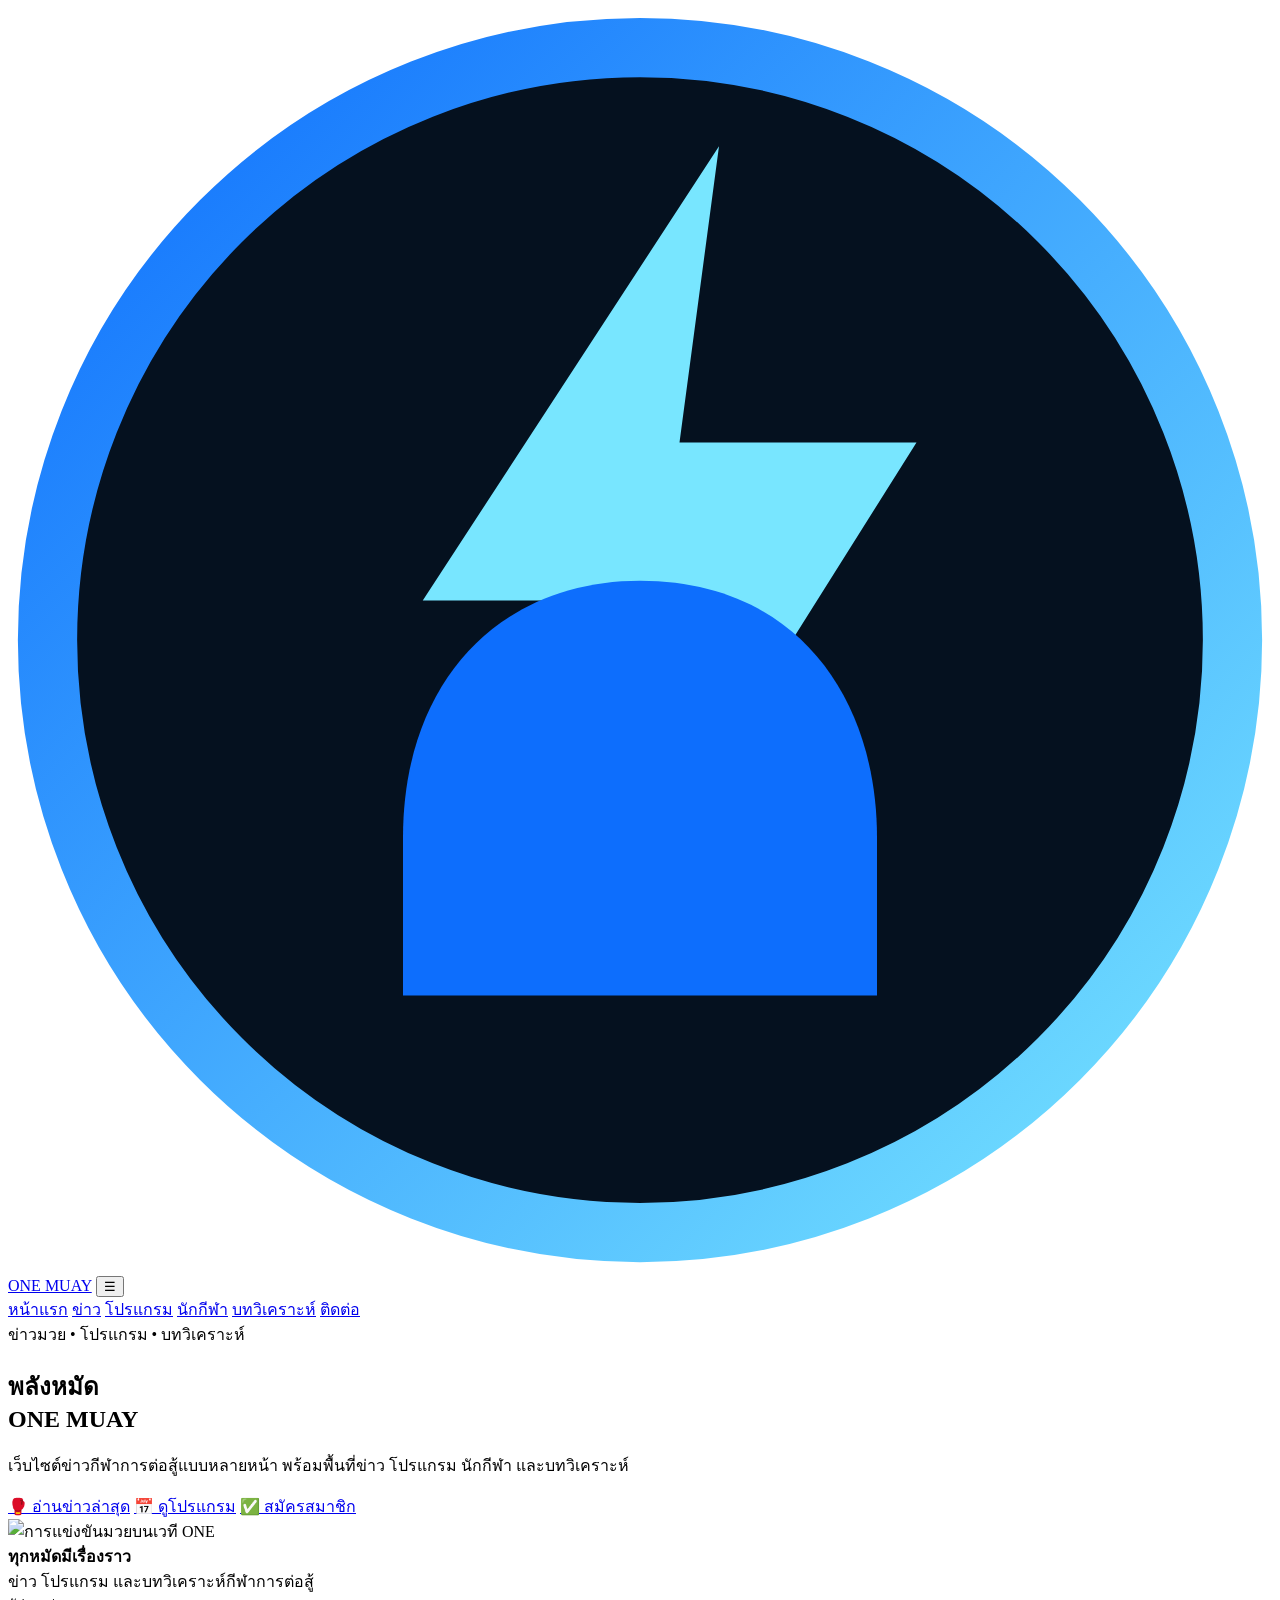
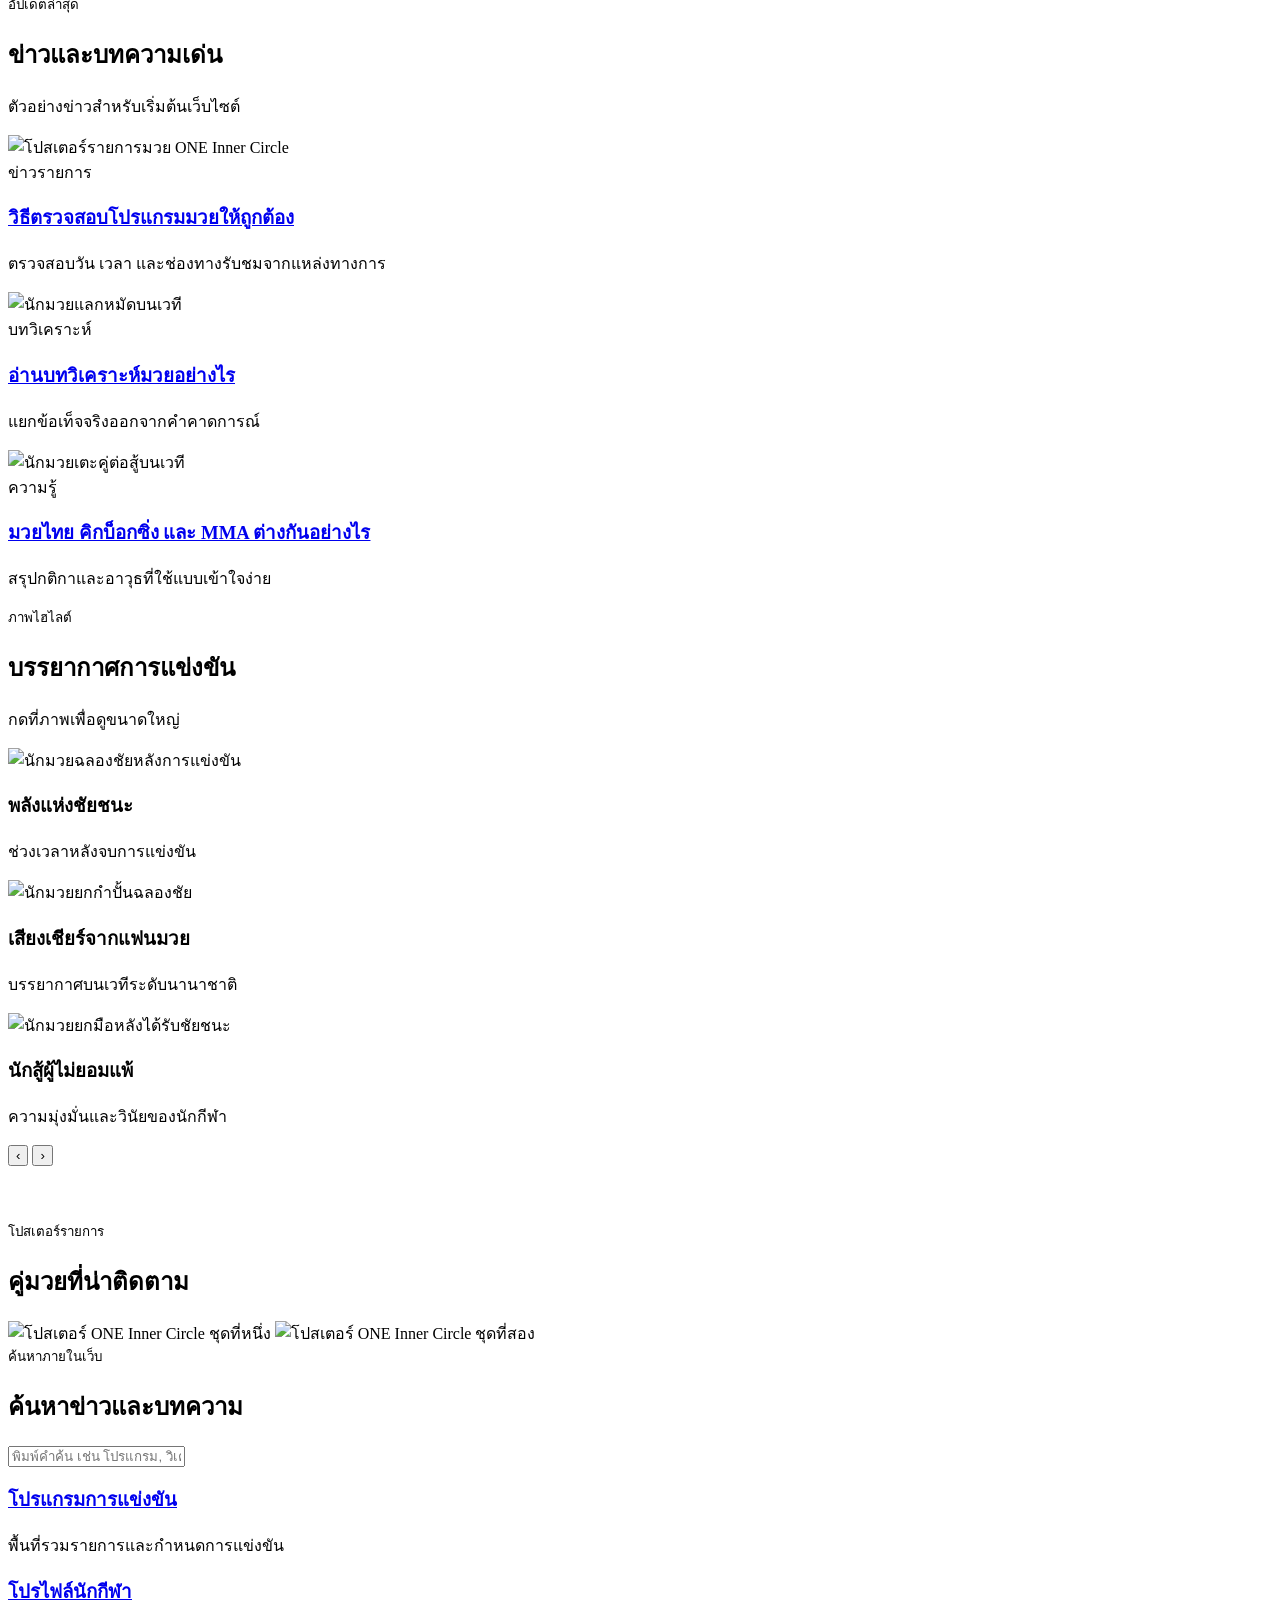
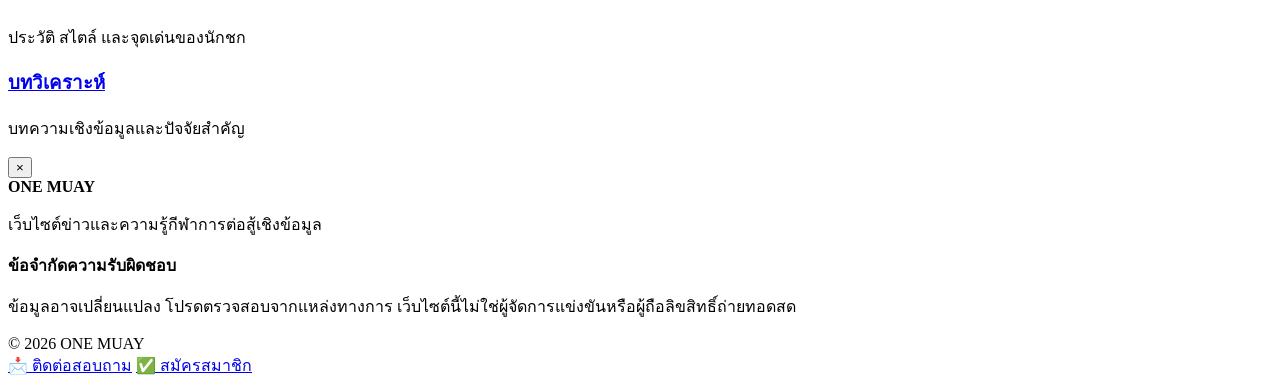
==== commit 6bf087c3: "Add files via upload" ====
--- a/index.html
+++ b/index.html
@@ -1,822 +1,116 @@
-<!doctype html>
-<html lang="th">
-<head>
-  <meta charset="utf-8">
-  <meta name="viewport" content="width=device-width, initial-scale=1">
-  <title>ONE MUAY | ข่าวมวย โปรแกรมแข่งขัน และบทวิเคราะห์</title>
-  <meta name="description" content="เว็บไซต์ข่าวมวย โปรแกรมการแข่งขัน บทวิเคราะห์ โปรไฟล์นักกีฬา และความรู้กีฬาการต่อสู้สำหรับแฟนมวยชาวไทย">
-  <meta name="robots" content="index,follow,max-image-preview:large">
-  <link rel="canonical" href="https://pot25032025-ai.github.io/onemuay/">
-  <link rel="icon" type="image/svg+xml" href="favicon.svg">
-  <meta property="og:type" content="website">
-  <meta property="og:locale" content="th_TH">
-  <meta property="og:title" content="ONE MUAY | ข่าวมวยและโปรแกรมการแข่งขัน">
-  <meta property="og:description" content="ข่าว โปรแกรม บทวิเคราะห์ และความรู้กีฬาการต่อสู้">
-  <meta property="og:url" content="https://pot25032025-ai.github.io/onemuay/">
-  <meta property="og:image" content="https://pot25032025-ai.github.io/onemuay/og-cover.svg">
-  <meta name="twitter:card" content="summary_large_image">
-
-  <style>
-    @import url('https://fonts.googleapis.com/css2?family=Kanit:wght@300;400;500;600;700;800&display=swap');
-    :root {
-      --blue:#16a8ff;
-      --cyan:#7be7ff;
-      --navy:#07111f;
-      --black:#02050a;
-      --panel:#0a1728;
-      --panel2:#0e2036;
-      --text:#eef8ff;
-      --muted:#a9bdce;
-      --line:rgba(86,202,255,.22);
-      --green:#20d878;
-    }
-    * { box-sizing:border-box; }
-    html { scroll-behavior:smooth; }
-    body {
-      margin:0;
-      font-family:'Kanit',sans-serif;
-      background:var(--navy);
-      color:var(--text);
-      line-height:1.7;
-      overflow-x:hidden;
-    }
-    a { color:inherit; }
-    .container { width:min(1160px,calc(100% - 40px)); margin:auto; }
-
-    /* HEADER */
-    header {
-      position:sticky; top:0; z-index:100;
-      background:rgba(2,5,10,.9);
-      backdrop-filter:blur(16px);
-      border-bottom:1px solid var(--line);
-    }
-    .nav {
-      height:76px;
-      display:flex;
-      align-items:center;
-      justify-content:space-between;
-    }
-    .brand {
-      display:flex; align-items:center; gap:12px;
-      text-decoration:none;
-      font-size:23px;
-      font-weight:800;
-      letter-spacing:.4px;
-    }
-    .brand img {
-      width:47px; height:47px;
-      filter:drop-shadow(0 0 12px rgba(22,168,255,.6));
-    }
-    nav { display:flex; gap:25px; }
-    nav a {
-      text-decoration:none;
-      color:#bfd0dd;
-      font-size:15px;
-      transition:.2s;
-    }
-    nav a:hover { color:var(--cyan); }
-    .menu-btn {
-      display:none;
-      color:white;
-      background:none;
-      border:0;
-      font-size:26px;
-      cursor:pointer;
-    }
-
-    /* HERO */
-    .hero {
-      min-height:750px;
-      display:flex;
-      align-items:center;
-      position:relative;
-      overflow:hidden;
-      background:
-        radial-gradient(circle at 18% 20%,rgba(0,126,255,.38),transparent 35%),
-        radial-gradient(circle at 84% 70%,rgba(22,168,255,.22),transparent 28%),
-        linear-gradient(135deg,#02050a,#071a34 55%,#02050a);
-    }
-    .hero::before {
-      content:"";
-      position:absolute; inset:0;
-      background:repeating-linear-gradient(120deg,transparent 0 90px,rgba(255,255,255,.018) 91px 92px);
-    }
-    .hero-grid {
-      position:relative; z-index:4;
-      display:grid;
-      grid-template-columns:1.15fr .85fr;
-      gap:55px;
-      align-items:center;
-    }
-    .eyebrow {
-      font-size:14px;
-      color:var(--cyan);
-      font-weight:700;
-      letter-spacing:1.8px;
-      text-transform:uppercase;
-    }
-    h1 {
-      font-size:clamp(52px,8vw,96px);
-      line-height:1.02;
-      letter-spacing:-2px;
-      margin:18px 0;
-    }
-    h1 span {
-      color:var(--cyan);
-      text-shadow:0 0 28px rgba(22,168,255,.52);
-    }
-    .hero-copy p {
-      max-width:720px;
-      color:var(--muted);
-      font-size:20px;
-    }
-    .actions {
-      display:flex;
-      gap:12px;
-      flex-wrap:wrap;
-      margin-top:30px;
-    }
-    .btn {
-      display:inline-flex;
-      align-items:center;
-      justify-content:center;
-      gap:8px;
-      padding:14px 23px;
-      border-radius:12px;
-      text-decoration:none;
-      font-weight:700;
-      transition:.2s;
-    }
-    .btn:hover { transform:translateY(-3px); }
-    .primary {
-      color:#00111c;
-      background:linear-gradient(135deg,#8cecff,#168dff);
-      box-shadow:0 0 30px rgba(22,168,255,.34);
-    }
-    .secondary {
-      border:1px solid var(--line);
-      background:rgba(255,255,255,.035);
-    }
-    .join {
-      background:linear-gradient(135deg,#0f6cff,#092f78);
-      border:1px solid rgba(123,231,255,.35);
-    }
-
-    /* BOXER VISUAL */
-    .fighter-visual {
-      position:relative;
-      height:560px;
-      border-radius:28px;
-      overflow:hidden;
-      border:1px solid var(--line);
-      background:
-        radial-gradient(circle at 50% 18%,rgba(123,231,255,.38),transparent 28%),
-        linear-gradient(155deg,#0c3153,#030914 72%);
-      box-shadow:0 35px 100px rgba(0,0,0,.45);
-    }
-    .fighter-visual svg { width:100%; height:100%; display:block; }
-    .fight-badge {
-      position:absolute;
-      top:20px; left:20px;
-      padding:8px 13px;
-      border-radius:999px;
-      background:rgba(2,5,10,.72);
-      border:1px solid var(--line);
-      color:var(--cyan);
-      font-size:12px;
-      font-weight:700;
-      letter-spacing:1px;
-      backdrop-filter:blur(8px);
-    }
-    .fighter-caption {
-      position:absolute; left:20px; right:20px; bottom:18px;
-      padding:15px 17px;
-      background:rgba(2,5,10,.72);
-      border:1px solid var(--line);
-      border-radius:14px;
-      backdrop-filter:blur(8px);
-    }
-    .fighter-caption strong { display:block; font-size:21px; }
-    .fighter-caption span { color:var(--muted); font-size:14px; }
-
-    /* ANIMATED LIGHTNING */
-    .bolt {
-      position:absolute;
-      z-index:2;
-      width:8px;
-      height:390px;
-      background:#dff9ff;
-      box-shadow:0 0 12px white,0 0 35px var(--blue),0 0 95px var(--blue);
-      opacity:.18;
-      transform:rotate(18deg) skewY(-24deg);
-      animation:flash 3.8s infinite;
-    }
-    .bolt.one { right:18%; top:80px; }
-    .bolt.two { right:5%; top:290px; transform:scale(.58) rotate(-17deg); animation-delay:1.3s; }
-    @keyframes flash {
-      0%,88%,100% { opacity:.14; filter:brightness(1); }
-      90% { opacity:.7; filter:brightness(2); }
-      92% { opacity:.22; }
-      94% { opacity:.8; filter:brightness(2.3); }
-      96% { opacity:.16; }
-    }
-
-    /* GENERAL SECTIONS */
-    section { padding:92px 0; }
-    .dark {
-      background:#030914;
-      border-top:1px solid rgba(255,255,255,.03);
-      border-bottom:1px solid rgba(255,255,255,.03);
-    }
-    .section-title {
-      display:flex;
-      justify-content:space-between;
-      align-items:end;
-      gap:20px;
-      margin-bottom:38px;
-    }
-    .section-title small {
-      color:var(--cyan);
-      font-weight:700;
-      letter-spacing:1.4px;
-    }
-    .section-title h2 {
-      margin:5px 0 0;
-      font-size:clamp(31px,5vw,48px);
-      line-height:1.15;
-    }
-    .section-title p {
-      max-width:520px;
-      color:var(--muted);
-      margin:0;
-    }
-
-    /* NEWS */
-    .news-grid {
-      display:grid;
-      grid-template-columns:1.2fr 1fr 1fr;
-      gap:20px;
-    }
-    .card {
-      overflow:hidden;
-      border:1px solid var(--line);
-      border-radius:20px;
-      background:var(--panel);
-      transition:.25s;
-    }
-    .card:hover {
-      transform:translateY(-5px);
-      border-color:rgba(123,231,255,.48);
-      box-shadow:0 22px 55px rgba(0,0,0,.26);
-    }
-    .thumb {
-      height:210px;
-      position:relative;
-      overflow:hidden;
-      background:linear-gradient(145deg,#0c416f,#06111f);
-    }
-    .featured .thumb { height:280px; }
-    .thumb svg { width:100%; height:100%; display:block; }
-    .thumb-label {
-      position:absolute; left:15px; bottom:14px;
-      background:rgba(2,5,10,.78);
-      color:var(--cyan);
-      border-radius:6px;
-      padding:5px 9px;
-      font-size:11px;
-      font-weight:700;
-      letter-spacing:1.5px;
-    }
-    .card-body { padding:23px; }
-    .category { color:var(--cyan); font-size:13px; }
-    .card h3 { font-size:22px; line-height:1.35; margin:8px 0; }
-    .card p,.card small { color:var(--muted); }
-
-    /* SCHEDULE */
-    .schedule-list { display:grid; gap:14px; }
-    .schedule-item {
-      display:grid;
-      grid-template-columns:150px 1fr 150px;
-      align-items:center;
-      gap:20px;
-      padding:20px 22px;
-      border:1px solid var(--line);
-      border-radius:16px;
-      background:var(--panel);
-    }
-    .schedule-date {
-      color:var(--cyan);
-      font-weight:700;
-    }
-    .match strong { font-size:19px; }
-    .match span { display:block; color:var(--muted); font-size:14px; }
-    .status {
-      text-align:center;
-      padding:7px 11px;
-      border-radius:999px;
-      color:#a7ffd0;
-      background:rgba(32,216,120,.1);
-      border:1px solid rgba(32,216,120,.25);
-      font-size:13px;
-      font-weight:700;
-    }
-
-    /* FIGHTER PROFILES */
-    .profile-grid {
-      display:grid;
-      grid-template-columns:repeat(3,1fr);
-      gap:20px;
-    }
-    .profile {
-      position:relative;
-      overflow:hidden;
-      min-height:390px;
-      border:1px solid var(--line);
-      border-radius:22px;
-      background:linear-gradient(160deg,#0d3152,#050b14);
-    }
-    .profile svg { width:100%; height:270px; display:block; }
-    .profile-info { padding:22px; }
-    .profile-info h3 { margin:0; font-size:25px; }
-    .profile-info p { margin:5px 0 0; color:var(--muted); }
-    .tag {
-      display:inline-block;
-      margin-top:12px;
-      padding:5px 10px;
-      border-radius:999px;
-      color:var(--cyan);
-      background:rgba(22,168,255,.08);
-      border:1px solid var(--line);
-      font-size:12px;
-    }
-
-    /* VIDEO */
-    .video-grid {
-      display:grid;
-      grid-template-columns:1.3fr .7fr;
-      gap:28px;
-      align-items:center;
-    }
-    .video-box {
-      position:relative;
-      aspect-ratio:16/9;
-      border-radius:22px;
-      overflow:hidden;
-      border:1px solid var(--line);
-      background:
-        radial-gradient(circle at 50% 40%,rgba(22,168,255,.24),transparent 38%),
-        linear-gradient(145deg,#0d3152,#030914);
-      display:grid;
-      place-items:center;
-    }
-    .play {
-      width:84px; height:84px;
-      border-radius:50%;
-      background:linear-gradient(135deg,#8cecff,#168dff);
-      color:#00111c;
-      display:grid;
-      place-items:center;
-      font-size:32px;
-      box-shadow:0 0 35px rgba(22,168,255,.4);
-    }
-    .video-copy p { color:var(--muted); }
-
-    /* FAQ */
-    details {
-      padding:18px 22px;
-      margin:12px 0;
-      border:1px solid var(--line);
-      border-radius:15px;
-      background:var(--panel);
-    }
-    summary {
-      cursor:pointer;
-      font-size:18px;
-      font-weight:600;
-    }
-    details p { color:var(--muted); }
-
-    /* FLOATING CONTACT */
-    .floating-contact {
-      position:fixed;
-      right:18px;
-      bottom:18px;
-      z-index:150;
-      display:flex;
-      flex-direction:column;
-      gap:10px;
-    }
-    .floating-contact a {
-      text-decoration:none;
-      padding:12px 18px;
-      border-radius:999px;
-      font-weight:700;
-      box-shadow:0 12px 35px rgba(0,0,0,.4);
-      transition:.2s;
-    }
-    .floating-contact a:hover { transform:translateY(-3px); }
-    .f-contact {
-      color:#00111c;
-      background:linear-gradient(135deg,#8cecff,#168dff);
-    }
-    .f-join {
-      color:white;
-      background:linear-gradient(135deg,#0f6cff,#092f78);
-      border:1px solid rgba(123,231,255,.32);
-    }
-
-    footer {
-      padding:54px 0 28px;
-      background:#010409;
-      border-top:1px solid var(--line);
-    }
-    .footer-grid {
-      display:grid;
-      grid-template-columns:.7fr 1.3fr;
-      gap:70px;
-    }
-    footer p,.copyright { color:#8398aa; }
-    .copyright {
-      margin-top:28px;
-      padding-top:25px;
-      border-top:1px solid rgba(255,255,255,.07);
-      font-size:14px;
-    }
-
-    @media(max-width:900px) {
-      nav { display:none; }
-      .menu-btn { display:block; }
-      body.menu-open nav {
-        display:flex;
-        position:absolute;
-        top:76px;
-        left:0; right:0;
-        flex-direction:column;
-        padding:23px 20px;
-        background:#02050a;
-      }
-      .hero { min-height:auto; padding:90px 0; }
-      .hero-grid,.video-grid { grid-template-columns:1fr; }
-      .fighter-visual { height:430px; }
-      .news-grid,.profile-grid { grid-template-columns:1fr; }
-      .schedule-item { grid-template-columns:1fr; gap:8px; }
-      .status { width:max-content; }
-      .section-title { align-items:start; flex-direction:column; }
-      .footer-grid { grid-template-columns:1fr; }
-      .bolt { display:none; }
-    }
-    @media(max-width:600px) {
-      .fighter-visual { height:350px; }
-      .floating-contact { right:10px; bottom:10px; }
-      .floating-contact a { font-size:13px; padding:10px 13px; }
-    }
-  </style>
-
-  <script type="application/ld+json">
-  {
-    "@context":"https://schema.org",
-    "@type":"WebSite",
-    "name":"ONE MUAY",
-    "url":"https://pot25032025-ai.github.io/onemuay/",
-    "inLanguage":"th",
-    "description":"เว็บไซต์ข่าว โปรแกรมการแข่งขัน และบทวิเคราะห์กีฬาการต่อสู้"
-  }
-  </script>
-
-  <script type="application/ld+json">
-  {
-    "@context":"https://schema.org",
-    "@type":"Organization",
-    "name":"ONE MUAY",
-    "url":"https://pot25032025-ai.github.io/onemuay/",
-    "logo":"https://pot25032025-ai.github.io/onemuay/favicon.svg"
-  }
-  </script>
-
-  <script type="application/ld+json">
-  {
-    "@context":"https://schema.org",
-    "@type":"FAQPage",
-    "mainEntity":[
-      {
-        "@type":"Question",
-        "name":"ควรตรวจสอบโปรแกรมการแข่งขันจากที่ไหน?",
-        "acceptedAnswer":{"@type":"Answer","text":"ควรตรวจสอบจากผู้จัดการแข่งขันหรือผู้ถือลิขสิทธิ์อย่างเป็นทางการในพื้นที่"}
-      },
-      {
-        "@type":"Question",
-        "name":"บทวิเคราะห์รับประกันผลหรือไม่?",
-        "acceptedAnswer":{"@type":"Answer","text":"ไม่รับประกัน บทวิเคราะห์เป็นการอธิบายข้อมูลและปัจจัยที่น่าจับตาเท่านั้น"}
-      }
-    ]
-  }
-  </script>
-</head>
-
-<body>
+<!doctype html><html lang="th"><head>
+<meta charset="utf-8"><meta name="viewport" content="width=device-width,initial-scale=1">
+<title>ข่าวมวย โปรแกรม และบทวิเคราะห์ | ONE MUAY</title><meta name="description" content="เว็บไซต์ข่าวมวยและกีฬาการต่อสู้สำหรับแฟนมวยชาวไทย">
+<meta name="robots" content="index,follow,max-image-preview:large">
+<link rel="canonical" href="https://pot25032025-ai.github.io/onemuay/">
+<link rel="icon" type="image/svg+xml" href="favicon.svg">
+<link rel="stylesheet" href="assets/style.css">
+<script type="application/ld+json">{"@context": "https://schema.org", "@type": "WebPage", "name": "ข่าวมวย โปรแกรม และบทวิเคราะห์", "description": "เว็บไซต์ข่าวมวยและกีฬาการต่อสู้สำหรับแฟนมวยชาวไทย", "url": "https://pot25032025-ai.github.io/onemuay/"}</script>
+</head><body>
 <header>
   <div class="container nav">
-    <a class="brand" href="https://pot25032025-ai.github.io/onemuay/">
-      <img src="favicon.svg" alt="โลโก้ ONE MUAY">
-      <span>ONE MUAY</span>
-    </a>
-    <button class="menu-btn" aria-label="เปิดเมนู" onclick="document.body.classList.toggle('menu-open')">☰</button>
+    <a class="brand" href="index.html"><img src="favicon.svg" alt="ONE MUAY"><span>ONE MUAY</span></a>
+    <button class="menu-btn" onclick="toggleMenu()">☰</button>
     <nav>
-      <a href="#news">ข่าวล่าสุด</a>
-      <a href="#schedule">โปรแกรม</a>
-      <a href="#fighters">นักกีฬา</a>
-      <a href="#video">วิดีโอ</a>
-      <a href="#faq">FAQ</a>
+      <a href="index.html">หน้าแรก</a>
+      <a href="news/index.html">ข่าว</a>
+      <a href="schedule/index.html">โปรแกรม</a>
+      <a href="fighters/index.html">นักกีฬา</a>
+      <a href="analysis/index.html">บทวิเคราะห์</a>
+      <a href="contact/index.html">ติดต่อ</a>
     </nav>
   </div>
 </header>
 
 <main>
-  <section class="hero">
-    <div class="bolt one"></div>
-    <div class="bolt two"></div>
-    <div class="container hero-grid">
-      <div class="hero-copy">
-        <div class="eyebrow">ข่าวมวย • โปรแกรม • บทวิเคราะห์</div>
-        <h1>พลังหมัด<br><span>ONE MUAY</span></h1>
-        <p>รวมข่าว โปรแกรมการแข่งขัน บทวิเคราะห์ โปรไฟล์นักกีฬา และความรู้สำหรับแฟนกีฬาการต่อสู้ชาวไทย</p>
-        <div class="actions">
-          <a class="btn primary" href="#news">🥊 อ่านข่าวล่าสุด</a>
-          <a class="btn secondary" href="#schedule">📅 ดูโปรแกรม</a>
-          <a class="btn join" href="https://q.me-qr.com/mwae5hof" target="_blank" rel="noopener noreferrer">✅ สมัครสมาชิก</a>
-        </div>
-      </div>
-
-      <div class="fighter-visual">
-        <div class="fight-badge">FIGHT NIGHT</div>
-        <svg viewBox="0 0 520 600" role="img" aria-label="ภาพนักมวยกำลังชกบนเวที">
-          <defs>
-            <linearGradient id="heroBg" x1="0" x2="1" y1="0" y2="1">
-              <stop stop-color="#0d4d80"/>
-              <stop offset="1" stop-color="#02050a"/>
-            </linearGradient>
-            <radialGradient id="spot" cx="50%" cy="13%" r="58%">
-              <stop stop-color="#a6efff" stop-opacity=".8"/>
-              <stop offset="1" stop-color="#a6efff" stop-opacity="0"/>
-            </radialGradient>
-          </defs>
-          <rect width="520" height="600" fill="url(#heroBg)"/>
-          <rect width="520" height="600" fill="url(#spot)"/>
-          <g opacity=".9">
-            <line x1="35" y1="420" x2="485" y2="420" stroke="#6edcff" stroke-width="6"/>
-            <line x1="30" y1="455" x2="490" y2="455" stroke="#2b99d5" stroke-width="5"/>
-            <line x1="25" y1="490" x2="495" y2="490" stroke="#1b6696" stroke-width="5"/>
-            <line x1="70" y1="395" x2="70" y2="535" stroke="#e4fbff" stroke-width="9"/>
-            <line x1="450" y1="395" x2="450" y2="535" stroke="#e4fbff" stroke-width="9"/>
-          </g>
-          <ellipse cx="260" cy="525" rx="185" ry="24" fill="#000" opacity=".38"/>
-          <g transform="translate(65 145)">
-            <circle cx="110" cy="70" r="37" fill="#091018"/>
-            <path d="M74 106 Q110 82 145 106 L160 230 Q116 255 70 230 Z" fill="#091018"/>
-            <path d="M82 130 Q28 126 5 172 Q18 191 38 184 L101 153 Z" fill="#091018"/>
-            <circle cx="8" cy="174" r="24" fill="#1fa8ff"/>
-            <path d="M145 131 Q195 115 233 150 Q235 170 216 181 L150 158 Z" fill="#091018"/>
-            <circle cx="233" cy="154" r="25" fill="#1fa8ff"/>
-            <path d="M88 228 L66 345 L101 350 L119 246 Z" fill="#091018"/>
-            <path d="M132 228 L168 344 L201 337 L154 234 Z" fill="#091018"/>
-          </g>
-          <g transform="translate(260 135)">
-            <circle cx="105" cy="78" r="37" fill="#101820"/>
-            <path d="M68 114 Q105 90 142 114 L158 235 Q112 262 65 235 Z" fill="#101820"/>
-            <path d="M75 140 Q31 110 2 137 Q0 158 21 168 L95 164 Z" fill="#101820"/>
-            <circle cx="5" cy="140" r="25" fill="#7ce7ff"/>
-            <path d="M143 140 Q193 154 212 203 Q202 221 181 212 L124 164 Z" fill="#101820"/>
-            <circle cx="213" cy="205" r="25" fill="#7ce7ff"/>
-            <path d="M87 233 L61 348 L98 353 L119 251 Z" fill="#101820"/>
-            <path d="M135 233 L173 347 L207 339 L157 239 Z" fill="#101820"/>
-          </g>
-          <path d="M273 22 222 116h39l-12 72 66-116h-42z" fill="#9deeff" opacity=".92"/>
-        </svg>
-        <div class="fighter-caption">
-          <strong>ทุกหมัดมีเรื่องราว</strong>
-          <span>ติดตามข่าวและความรู้กีฬามวยแบบอ่านง่าย</span>
-        </div>
+<section class="hero">
+  <div class="container hero-grid">
+    <div>
+      <div class="eyebrow">ข่าวมวย • โปรแกรม • บทวิเคราะห์</div>
+      <h1>พลังหมัด<br><span>ONE MUAY</span></h1>
+      <p>เว็บไซต์ข่าวกีฬาการต่อสู้แบบหลายหน้า พร้อมพื้นที่ข่าว โปรแกรม นักกีฬา และบทวิเคราะห์</p>
+      <div class="actions">
+        <a class="btn primary" href="news/index.html">🥊 อ่านข่าวล่าสุด</a>
+        <a class="btn secondary" href="schedule/index.html">📅 ดูโปรแกรม</a>
+        <a class="btn join" href="https://q.me-qr.com/mwae5hof" target="_blank">✅ สมัครสมาชิก</a>
       </div>
     </div>
-  </section>
+    <div class="hero-photo">
+      <img src="assets/images/fight-3.png" alt="การแข่งขันมวยบนเวที ONE">
+      <div class="caption"><strong>ทุกหมัดมีเรื่องราว</strong><br><span>ข่าว โปรแกรม และบทวิเคราะห์กีฬาการต่อสู้</span></div>
+    </div>
+  </div>
+</section>
+<section>
+  <div class="container">
+    <div class="section-title"><div><small>อัปเดตล่าสุด</small><h2>ข่าวและบทความเด่น</h2></div><p>ตัวอย่างข่าวสำหรับเริ่มต้นเว็บไซต์</p></div>
+    <div class="grid-3">
+      <article class="card" data-search="โปรแกรม ตารางแข่งขัน วันเวลา">
+        <div class="real-thumb"><img src="assets/images/fight-1.png" alt="โปสเตอร์รายการมวย ONE Inner Circle"></div>
+        <div class="card-body"><span class="category">ข่าวรายการ</span><h3><a href="news/check-official-schedule.html">วิธีตรวจสอบโปรแกรมมวยให้ถูกต้อง</a></h3><p>ตรวจสอบวัน เวลา และช่องทางรับชมจากแหล่งทางการ</p></div>
+      </article>
+      <article class="card" data-search="วิเคราะห์ ฟอร์ม สไตล์การชก">
+        <div class="real-thumb"><img src="assets/images/fight-5.png" alt="นักมวยแลกหมัดบนเวที"></div>
+        <div class="card-body"><span class="category">บทวิเคราะห์</span><h3><a href="analysis/read-fight-analysis.html">อ่านบทวิเคราะห์มวยอย่างไร</a></h3><p>แยกข้อเท็จจริงออกจากคำคาดการณ์</p></div>
+      </article>
+      <article class="card" data-search="มวยไทย คิกบ็อกซิ่ง mma ความรู้">
+        <div class="real-thumb"><img src="assets/images/fight-7.png" alt="นักมวยเตะคู่ต่อสู้บนเวที"></div>
+        <div class="card-body"><span class="category">ความรู้</span><h3><a href="news/muay-kickboxing-mma.html">มวยไทย คิกบ็อกซิ่ง และ MMA ต่างกันอย่างไร</a></h3><p>สรุปกติกาและอาวุธที่ใช้แบบเข้าใจง่าย</p></div>
+      </article>
+    </div>
+  </div>
+</section>
 
-  <section id="news">
-    <div class="container">
-      <div class="section-title">
-        <div><small>อัปเดตล่าสุด</small><h2>ข่าวและบทความเด่น</h2></div>
-        <p>ตัวอย่างพื้นที่สำหรับลงข่าวล่าสุด บทวิเคราะห์ และเรื่องราวนักกีฬา</p>
+<section class="dark">
+  <div class="container">
+    <div class="section-title"><div><small>ภาพไฮไลต์</small><h2>บรรยากาศการแข่งขัน</h2></div><p>กดที่ภาพเพื่อดูขนาดใหญ่</p></div>
+    <div class="carousel">
+      <div class="carousel-track">
+        <div class="carousel-slide"><img class="clickable-image" onclick="openLightbox(this.src,this.alt)" src="assets/images/fight-4.png" alt="นักมวยฉลองชัยหลังการแข่งขัน"><div class="caption"><h3>พลังแห่งชัยชนะ</h3><p>ช่วงเวลาหลังจบการแข่งขัน</p></div></div>
+        <div class="carousel-slide"><img class="clickable-image" onclick="openLightbox(this.src,this.alt)" src="assets/images/fight-6.png" alt="นักมวยยกกำปั้นฉลองชัย"><div class="caption"><h3>เสียงเชียร์จากแฟนมวย</h3><p>บรรยากาศบนเวทีระดับนานาชาติ</p></div></div>
+        <div class="carousel-slide"><img class="clickable-image" onclick="openLightbox(this.src,this.alt)" src="assets/images/fight-8.png" alt="นักมวยยกมือหลังได้รับชัยชนะ"><div class="caption"><h3>นักสู้ผู้ไม่ยอมแพ้</h3><p>ความมุ่งมั่นและวินัยของนักกีฬา</p></div></div>
       </div>
+      <button class="carousel-btn prev" onclick="moveCarousel(-1)" aria-label="ภาพก่อนหน้า">‹</button>
+      <button class="carousel-btn next" onclick="moveCarousel(1)" aria-label="ภาพถัดไป">›</button>
+    </div>
 
-      <div class="news-grid">
-        <article class="card featured">
-          <div class="thumb">
-            <svg viewBox="0 0 700 420" aria-label="นักมวยฝึกซ้อม">
-              <rect width="700" height="420" fill="#07111f"/>
-              <circle cx="210" cy="95" r="42" fill="#111a23"/>
-              <path d="M160 140 Q210 104 258 140 L278 285 Q214 322 155 285 Z" fill="#111a23"/>
-              <path d="M170 168 64 225 86 268 198 208Z" fill="#111a23"/>
-              <circle cx="68" cy="245" r="32" fill="#1fa8ff"/>
-              <path d="M250 170 358 222 339 270 221 210Z" fill="#111a23"/>
-              <circle cx="360" cy="244" r="32" fill="#1fa8ff"/>
-              <rect x="510" y="55" width="105" height="280" rx="50" fill="#0c426d" stroke="#78e7ff" stroke-width="7"/>
-              <line x1="562" y1="0" x2="562" y2="55" stroke="#e5fbff" stroke-width="7"/>
-            </svg>
-            <span class="thumb-label">FEATURE</span>
-          </div>
-          <div class="card-body">
-            <span class="category">คู่มือแฟนมวย</span>
-            <h3>วิธีตรวจสอบโปรแกรมมวยให้ถูกต้องก่อนวันแข่งขัน</h3>
-            <p>เช็กวัน เวลา สถานที่ และช่องทางรับชมจากแหล่งข้อมูลที่น่าเชื่อถือ</p>
-            <small>อัปเดตล่าสุด 30 กรกฎาคม 2569</small>
-          </div>
-        </article>
+    <div class="section-title" style="margin-top:55px"><div><small>โปสเตอร์รายการ</small><h2>คู่มวยที่น่าติดตาม</h2></div></div>
+    <div class="poster-grid">
+      <img class="clickable-image" onclick="openLightbox(this.src,this.alt)" src="assets/images/fight-1.png" alt="โปสเตอร์ ONE Inner Circle ชุดที่หนึ่ง">
+      <img class="clickable-image" onclick="openLightbox(this.src,this.alt)" src="assets/images/fight-2.png" alt="โปสเตอร์ ONE Inner Circle ชุดที่สอง">
+    </div>
+  </div>
+</section>
 
-        <article class="card">
-          <div class="thumb">
-            <svg viewBox="0 0 600 420" aria-label="นวมมวย">
-              <rect width="600" height="420" fill="#06111f"/>
-              <ellipse cx="300" cy="355" rx="175" ry="26" fill="#000" opacity=".4"/>
-              <path d="M185 92 Q112 115 118 226 Q124 325 226 315 Q284 306 287 224 Q289 166 246 134 Q217 111 185 92Z" fill="#0d6fae" stroke="#8cecff" stroke-width="7"/>
-              <path d="M415 92 Q488 115 482 226 Q476 325 374 315 Q316 306 313 224 Q311 166 354 134 Q383 111 415 92Z" fill="#0d6fae" stroke="#8cecff" stroke-width="7"/>
-            </svg>
-            <span class="thumb-label">ANALYSIS</span>
-          </div>
-          <div class="card-body">
-            <span class="category">บทวิเคราะห์</span>
-            <h3>อ่านบทวิเคราะห์มวยอย่างไร ไม่หลงคำฟันธง</h3>
-            <p>ดูฟอร์มล่าสุด สไตล์การชก สภาพร่างกาย และกติกาให้ครบ</p>
-            <small>บทความเชิงข้อมูล</small>
-          </div>
-        </article>
-
-        <article class="card">
-          <div class="thumb">
-            <svg viewBox="0 0 600 420" aria-label="เวทีมวย">
-              <rect width="600" height="420" fill="#07111f"/>
-              <circle cx="130" cy="70" r="50" fill="#b9f2ff" opacity=".2"/>
-              <circle cx="470" cy="70" r="50" fill="#b9f2ff" opacity=".2"/>
-              <rect x="90" y="225" width="420" height="110" rx="8" fill="#081624" stroke="#5bd6ff" stroke-width="6"/>
-              <line x1="100" y1="252" x2="500" y2="252" stroke="#5bd6ff" stroke-width="5"/>
-              <line x1="100" y1="282" x2="500" y2="282" stroke="#2f9bd0" stroke-width="5"/>
-              <line x1="100" y1="312" x2="500" y2="312" stroke="#1c6a9a" stroke-width="5"/>
-            </svg>
-            <span class="thumb-label">KNOWLEDGE</span>
-          </div>
-          <div class="card-body">
-            <span class="category">ความรู้</span>
-            <h3>มวยไทย คิกบ็อกซิ่ง และ MMA ต่างกันอย่างไร?</h3>
-            <p>สรุปกติกา อาวุธ และรูปแบบการแข่งขันแบบเข้าใจง่าย</p>
-            <small>เหมาะสำหรับผู้เริ่มติดตาม</small>
-          </div>
-        </article>
-      </div>
+<section class="dark">
+  <div class="container">
+    <div class="section-title"><div><small>ค้นหาภายในเว็บ</small><h2>ค้นหาข่าวและบทความ</h2></div></div>
+    <div class="search-box"><input id="siteSearch" oninput="searchCards()" placeholder="พิมพ์คำค้น เช่น โปรแกรม, วิเคราะห์, นักกีฬา"></div>
+    <div class="grid-3">
+      <article class="card" data-search="โปรแกรม ตารางแข่งขัน วันเวลา"><div class="card-body"><h3><a href="schedule/index.html">โปรแกรมการแข่งขัน</a></h3><p>พื้นที่รวมรายการและกำหนดการแข่งขัน</p></div></article>
+      <article class="card" data-search="นักกีฬา โปรไฟล์ นักมวย"><div class="card-body"><h3><a href="fighters/index.html">โปรไฟล์นักกีฬา</a></h3><p>ประวัติ สไตล์ และจุดเด่นของนักชก</p></div></article>
+      <article class="card" data-search="วิเคราะห์ ฟอร์ม สไตล์การชก"><div class="card-body"><h3><a href="analysis/index.html">บทวิเคราะห์</a></h3><p>บทความเชิงข้อมูลและปัจจัยสำคัญ</p></div></article>
     </div>
-  </section>
-
-  <section id="schedule" class="dark">
-    <div class="container">
-      <div class="section-title">
-        <div><small>โปรแกรมการแข่งขัน</small><h2>รายการที่น่าติดตาม</h2></div>
-        <p>ตัวอย่างโปรแกรม กรุณาตรวจสอบข้อมูลจริงจากผู้จัดก่อนเผยแพร่</p>
-      </div>
-      <div class="schedule-list">
-        <div class="schedule-item">
-          <div class="schedule-date">วันที่แข่งขัน</div>
-          <div class="match"><strong>คู่เอกของรายการ</strong><span>ใส่ชื่อนักกีฬาและรายละเอียดรายการ</span></div>
-          <div class="status">รอยืนยัน</div>
-        </div>
-        <div class="schedule-item">
-          <div class="schedule-date">วันที่แข่งขัน</div>
-          <div class="match"><strong>คู่รองของรายการ</strong><span>ใส่ชื่อนักกีฬาและรายละเอียดรายการ</span></div>
-          <div class="status">รอยืนยัน</div>
-        </div>
-        <div class="schedule-item">
-          <div class="schedule-date">วันที่แข่งขัน</div>
-          <div class="match"><strong>คู่พิเศษ</strong><span>ใส่ชื่อนักกีฬาและรายละเอียดรายการ</span></div>
-          <div class="status">รอยืนยัน</div>
-        </div>
-      </div>
-    </div>
-  </section>
-
-  <section id="fighters">
-    <div class="container">
-      <div class="section-title">
-        <div><small>โปรไฟล์นักกีฬา</small><h2>นักชกที่น่าจับตา</h2></div>
-        <p>ตัวอย่างพื้นที่แนะนำประวัติ สไตล์การชก และผลงานของนักกีฬา</p>
-      </div>
-
-      <div class="profile-grid">
-        <article class="profile">
-          <svg viewBox="0 0 400 300" aria-label="นักมวยสายบุก">
-            <rect width="400" height="300" fill="#0b2742"/>
-            <circle cx="200" cy="70" r="38" fill="#101820"/>
-            <path d="M154 112 Q200 84 246 112 L267 266 Q207 295 145 266Z" fill="#101820"/>
-            <path d="M162 140 62 194 82 232 185 177Z" fill="#101820"/>
-            <circle cx="65" cy="211" r="29" fill="#1fa8ff"/>
-            <path d="M240 140 338 194 320 232 215 177Z" fill="#101820"/>
-            <circle cx="338" cy="211" r="29" fill="#1fa8ff"/>
-          </svg>
-          <div class="profile-info">
-            <h3>นักชกสายบุก</h3>
-            <p>โดดเด่นเรื่องแรงกดดันและอาวุธระยะประชิด</p>
-            <span class="tag">สไตล์เดินหน้า</span>
-          </div>
-        </article>
-
-        <article class="profile">
-          <svg viewBox="0 0 400 300" aria-label="นักมวยสายเทคนิค">
-            <rect width="400" height="300" fill="#0b2742"/>
-            <circle cx="200" cy="70" r="38" fill="#121b24"/>
-            <path d="M154 112 Q200 84 246 112 L267 266 Q207 295 145 266Z" fill="#121b24"/>
-            <path d="M160 145 95 105 75 134 180 181Z" fill="#121b24"/>
-            <circle cx="80" cy="120" r="29" fill="#78e7ff"/>
-            <path d="M240 145 315 111 331 143 220 181Z" fill="#121b24"/>
-            <circle cx="325" cy="125" r="29" fill="#78e7ff"/>
-          </svg>
-          <div class="profile-info">
-            <h3>นักชกสายเทคนิค</h3>
-            <p>ใช้จังหวะ ความเร็ว และการควบคุมระยะ</p>
-            <span class="tag">สไตล์วงนอก</span>
-          </div>
-        </article>
-
-        <article class="profile">
-          <svg viewBox="0 0 400 300" aria-label="นักมวยครบเครื่อง">
-            <rect width="400" height="300" fill="#0b2742"/>
-            <circle cx="200" cy="70" r="38" fill="#0e171f"/>
-            <path d="M154 112 Q200 84 246 112 L267 266 Q207 295 145 266Z" fill="#0e171f"/>
-            <path d="M160 142 70 168 80 210 183 177Z" fill="#0e171f"/>
-            <circle cx="75" cy="190" r="29" fill="#319cff"/>
-            <path d="M240 142 330 168 320 210 217 177Z" fill="#0e171f"/>
-            <circle cx="325" cy="190" r="29" fill="#319cff"/>
-          </svg>
-          <div class="profile-info">
-            <h3>นักชกครบเครื่อง</h3>
-            <p>ปรับรูปเกมได้ดีทั้งเกมรุกและเกมรับ</p>
-            <span class="tag">สไตล์สมดุล</span>
-          </div>
-        </article>
-      </div>
-    </div>
-  </section>
-
-  <section id="video" class="dark">
-    <div class="container video-grid">
-      <div class="video-box">
-        <div class="play">▶</div>
-      </div>
-      <div class="video-copy">
-        <div class="eyebrow">วิดีโอล่าสุด</div>
-        <h2 style="font-size:44px;line-height:1.2">พื้นที่สำหรับคลิป YouTube</h2>
-        <p>สามารถนำลิงก์วิดีโอ YouTube ที่คุณมีสิทธิ์เผยแพร่มาฝังในส่วนนี้ เพื่อเพิ่มเวลาอยู่บนหน้าเว็บและสร้างความน่าเชื่อถือให้เว็บไซต์</p>
-        <a class="btn secondary" href="#contact">ดูช่องทางติดต่อ</a>
-      </div>
-    </div>
-  </section>
-
-  <section id="faq">
-    <div class="container">
-      <div class="section-title">
-        <div><small>คำถามพบบ่อย</small><h2>ข้อมูลที่แฟนมวยควรรู้</h2></div>
-      </div>
-      <details open>
-        <summary>จะรู้ได้อย่างไรว่าโปรแกรมการแข่งขันถูกต้อง?</summary>
-        <p>ตรวจสอบจากเว็บไซต์หรือบัญชีโซเชียลอย่างเป็นทางการของผู้จัด และดูวันที่อัปเดตทุกครั้ง</p>
-      </details>
-      <details>
-        <summary>บทวิเคราะห์สามารถทำนายผู้ชนะได้แน่นอนหรือไม่?</summary>
-        <p>ไม่ได้ ผลการแข่งขันขึ้นอยู่กับหลายปัจจัย บทวิเคราะห์มีไว้เพื่ออธิบายข้อมูลและจุดที่น่าจับตาเท่านั้น</p>
-      </details>
-      <details>
-        <summary>สามารถใช้รูปจากเว็บไซต์อื่นได้หรือไม่?</summary>
-        <p>ควรใช้รูปที่สร้างเอง รูปที่ได้รับอนุญาต หรือรูปที่มีใบอนุญาตเหมาะสม และระบุแหล่งที่มาตามเงื่อนไข</p>
-      </details>
-    </div>
-  </section>
+  </div>
+</section>
 </main>
 
-<footer id="contact">
+
+<div id="lightbox" class="lightbox" onclick="closeLightbox()">
+  <button aria-label="ปิดภาพ">×</button>
+  <img id="lightboxImage" alt="">
+</div>
+
+<footer>
   <div class="container footer-grid">
-    <div>
-      <strong>ONE MUAY</strong>
-      <p>เว็บไซต์ข่าวและความรู้กีฬาการต่อสู้เชิงข้อมูล</p>
-      <div class="actions">
-        <a class="btn primary" href="https://q.me-qr.com/mwae5hof" target="_blank" rel="noopener noreferrer">📩 ติดต่อสอบถาม</a>
-        <a class="btn join" href="https://q.me-qr.com/mwae5hof" target="_blank" rel="noopener noreferrer">✅ สมัครสมาชิก</a>
-      </div>
-    </div>
-    <div>
-      <strong>ข้อจำกัดความรับผิดชอบ</strong>
-      <p>ข้อมูลอาจเปลี่ยนแปลงได้ โปรดตรวจสอบกับแหล่งทางการก่อนนำไปใช้งาน เว็บไซต์นี้ไม่ใช่ผู้จัดการแข่งขันหรือผู้ถือลิขสิทธิ์ถ่ายทอดสด</p>
-    </div>
+    <div><strong>ONE MUAY</strong><p>เว็บไซต์ข่าวและความรู้กีฬาการต่อสู้เชิงข้อมูล</p></div>
+    <div><strong>ข้อจำกัดความรับผิดชอบ</strong><p>ข้อมูลอาจเปลี่ยนแปลง โปรดตรวจสอบจากแหล่งทางการ เว็บไซต์นี้ไม่ใช่ผู้จัดการแข่งขันหรือผู้ถือลิขสิทธิ์ถ่ายทอดสด</p></div>
   </div>
-  <div class="container copyright">© 2026 ONE MUAY • อัปเดตล่าสุด 30 กรกฎาคม 2569</div>
+  <div class="container copyright">© 2026 ONE MUAY</div>
 </footer>
-
-<div class="floating-contact" aria-label="ช่องทางติดต่อ">
-  <a class="f-contact" href="https://q.me-qr.com/mwae5hof" target="_blank" rel="noopener noreferrer">📩 ติดต่อสอบถาม</a>
-  <a class="f-join" href="https://q.me-qr.com/mwae5hof" target="_blank" rel="noopener noreferrer">✅ สมัครสมาชิก</a>
+<div class="floating-contact">
+  <a class="f-contact" href="https://q.me-qr.com/mwae5hof" target="_blank">📩 ติดต่อสอบถาม</a>
+  <a class="f-join" href="https://q.me-qr.com/mwae5hof" target="_blank">✅ สมัครสมาชิก</a>
 </div>
-</body>
-</html>
+<script src="assets/script.js"></script>
+</body></html>
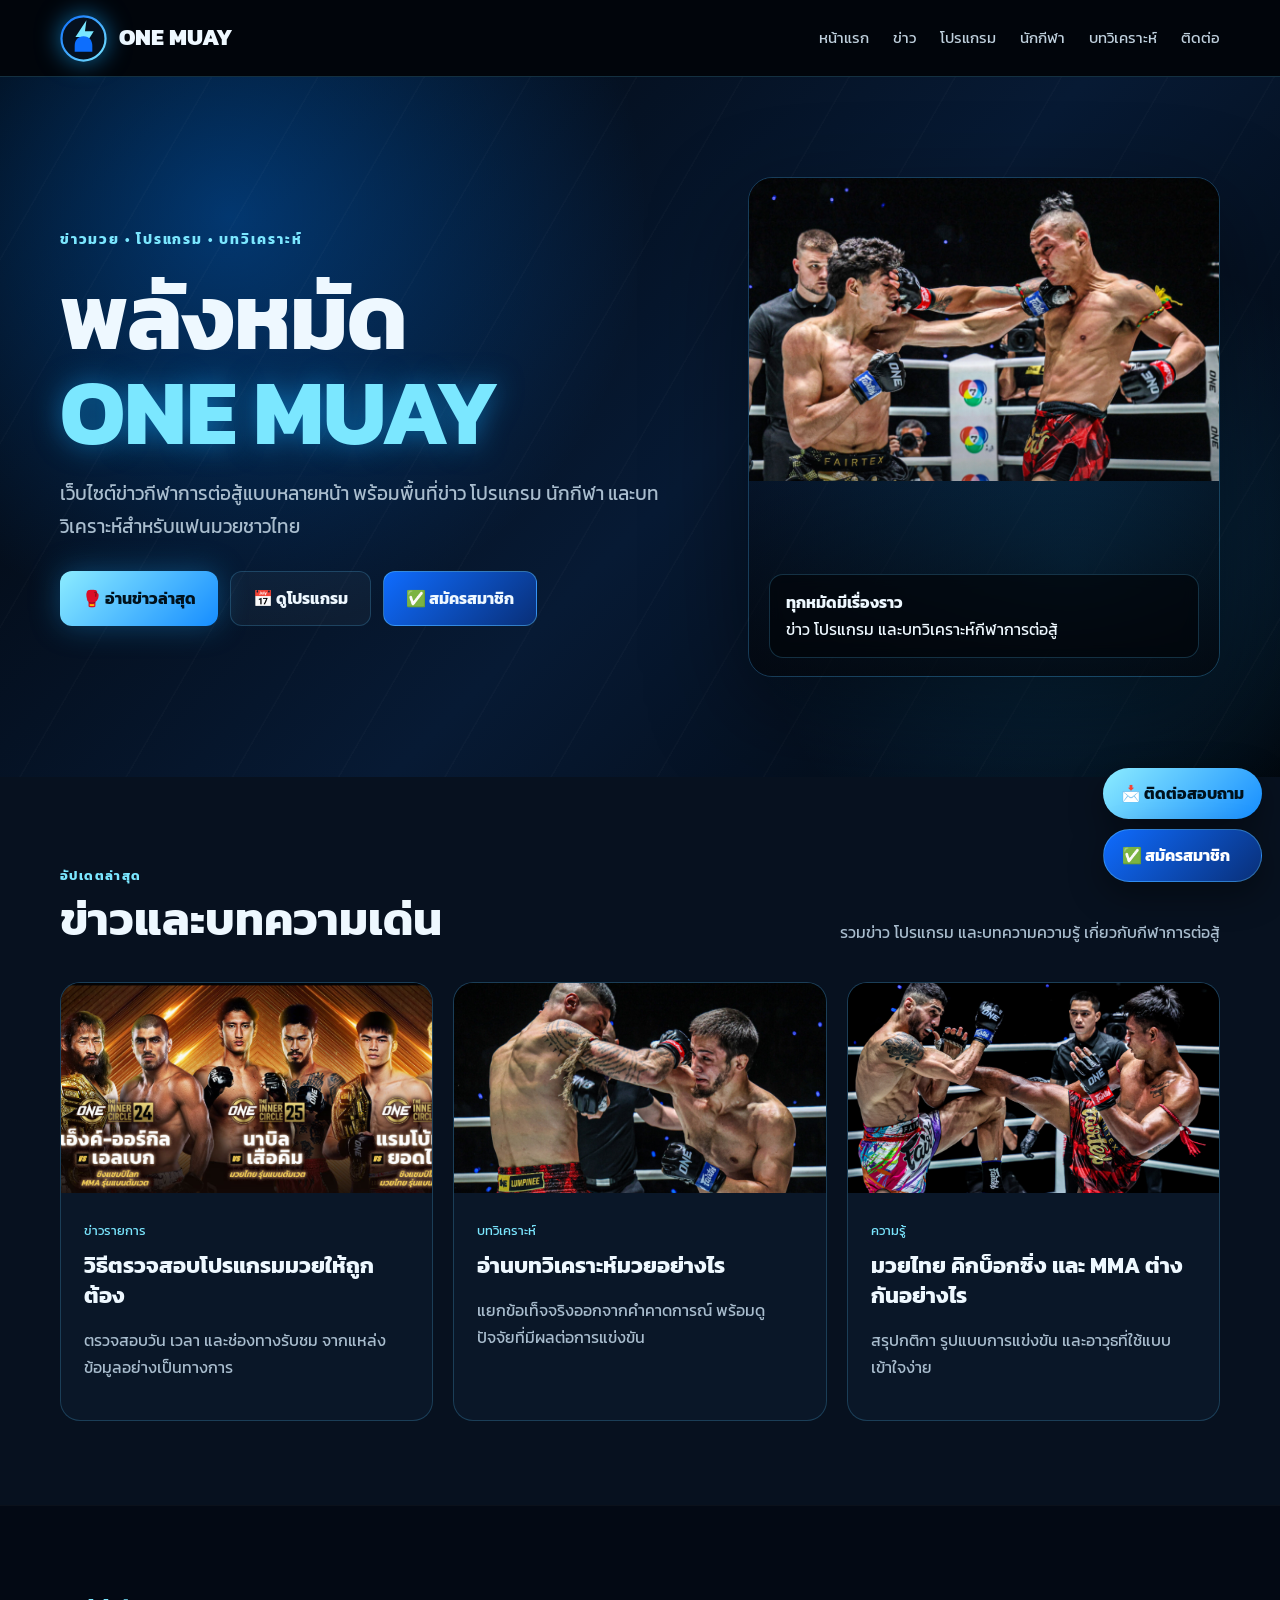
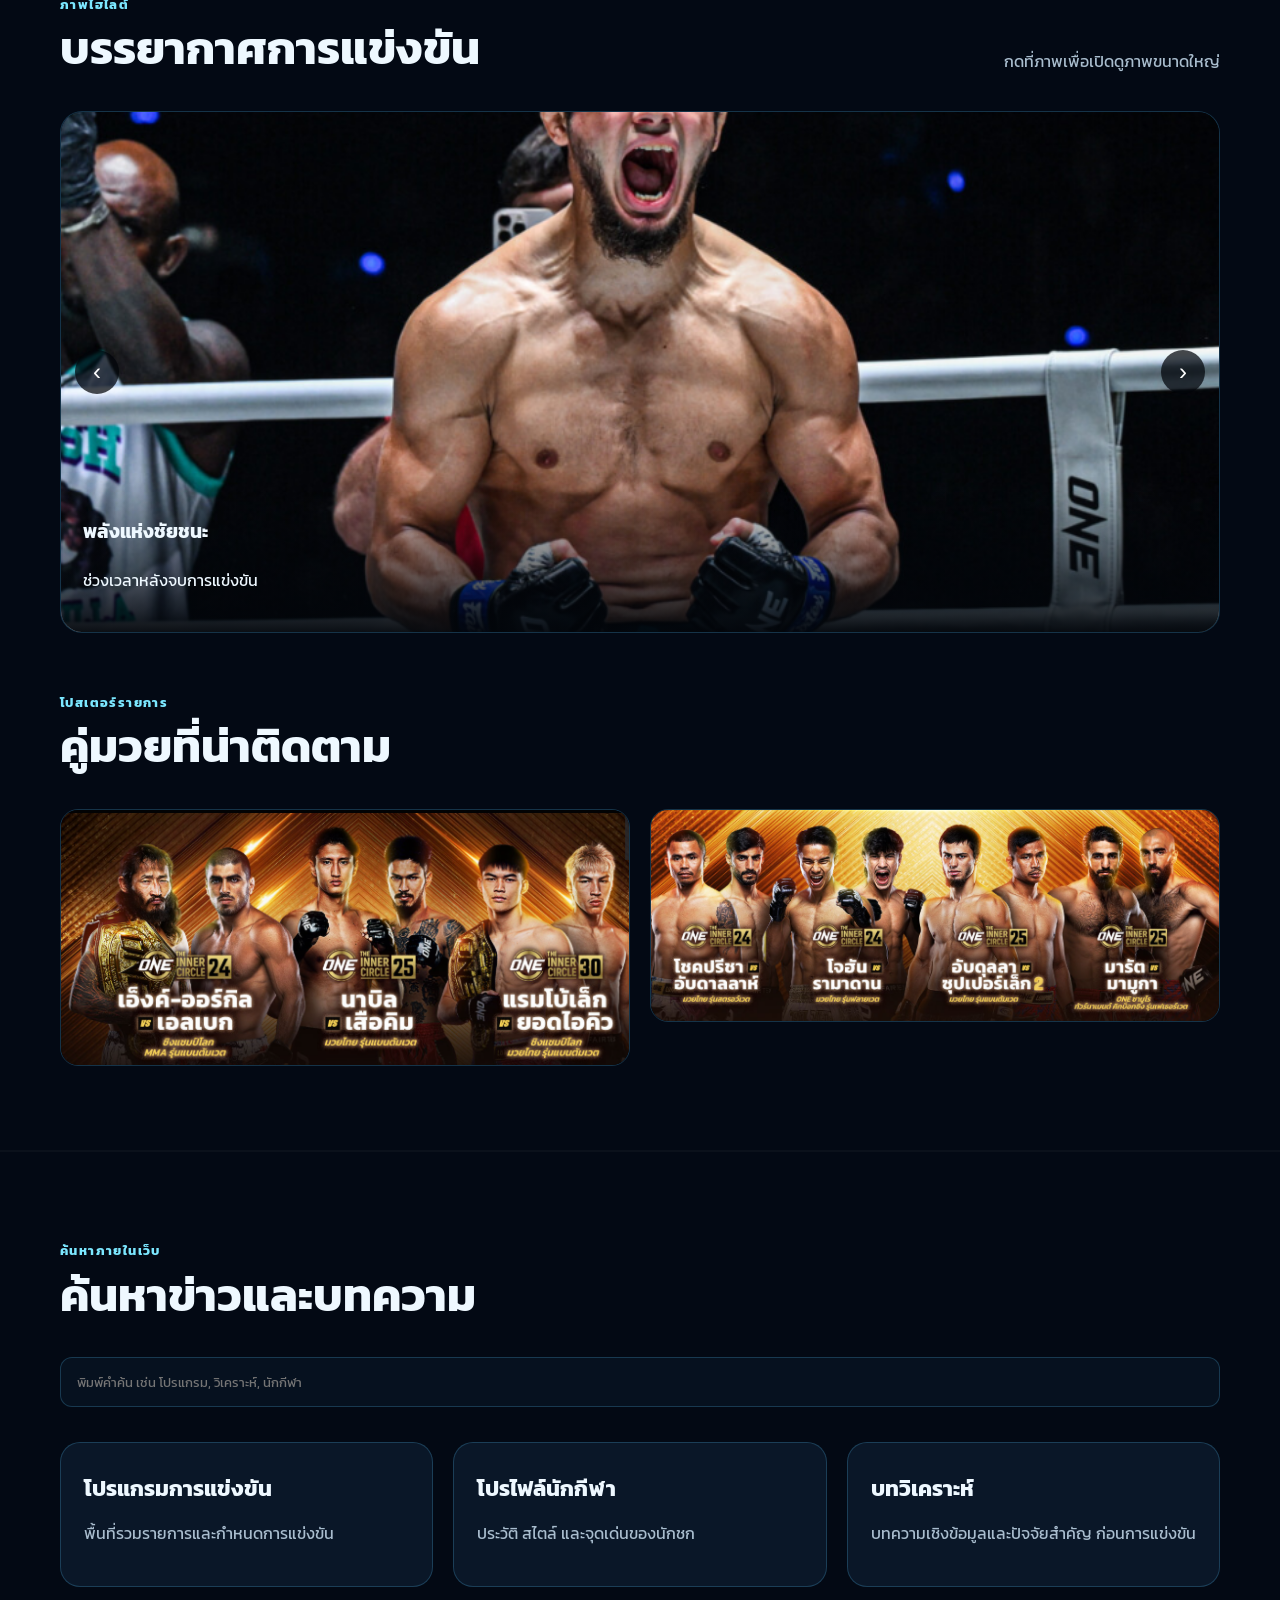
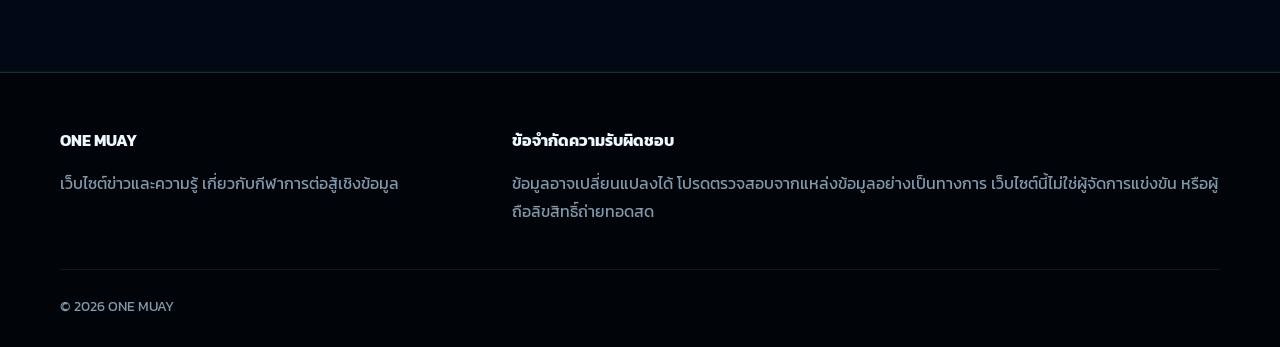
==== commit 7aa7539d: "Update index.html" ====
--- a/index.html
+++ b/index.html
@@ -1,17 +1,172 @@
-<!doctype html><html lang="th"><head>
-<meta charset="utf-8"><meta name="viewport" content="width=device-width,initial-scale=1">
-<title>ข่าวมวย โปรแกรม และบทวิเคราะห์ | ONE MUAY</title><meta name="description" content="เว็บไซต์ข่าวมวยและกีฬาการต่อสู้สำหรับแฟนมวยชาวไทย">
-<meta name="robots" content="index,follow,max-image-preview:large">
-<link rel="canonical" href="https://pot25032025-ai.github.io/onemuay/">
-<link rel="icon" type="image/svg+xml" href="favicon.svg">
-<link rel="stylesheet" href="assets/style.css">
-<script type="application/ld+json">{"@context": "https://schema.org", "@type": "WebPage", "name": "ข่าวมวย โปรแกรม และบทวิเคราะห์", "description": "เว็บไซต์ข่าวมวยและกีฬาการต่อสู้สำหรับแฟนมวยชาวไทย", "url": "https://pot25032025-ai.github.io/onemuay/"}</script>
-</head><body>
+<!doctype html>
+<html lang="th">
+<head>
+  <meta charset="utf-8">
+  <meta name="viewport" content="width=device-width, initial-scale=1">
+
+  <title>ONE MUAY | ข่าวมวย โปรแกรมมวย และบทวิเคราะห์</title>
+
+  <meta
+    name="description"
+    content="ONE MUAY รวมข่าวมวย โปรแกรมการแข่งขัน บทวิเคราะห์ โปรไฟล์นักกีฬา มวยไทย คิกบ็อกซิ่ง และ MMA สำหรับแฟนกีฬาการต่อสู้ชาวไทย"
+  >
+
+  <meta
+    name="robots"
+    content="index,follow,max-image-preview:large"
+  >
+
+  <meta name="theme-color" content="#07111f">
+
+  <link
+    rel="canonical"
+    href="https://pot25032025-ai.github.io/onemuay/"
+  >
+
+  <link
+    rel="icon"
+    type="image/svg+xml"
+    href="favicon.svg"
+  >
+
+  <link
+    rel="manifest"
+    href="manifest.json"
+  >
+
+  <link
+    rel="alternate"
+    type="application/rss+xml"
+    title="ONE MUAY RSS"
+    href="feed.xml"
+  >
+
+  <link
+    rel="stylesheet"
+    href="assets/style.css"
+  >
+
+  <!-- Open Graph -->
+  <meta property="og:type" content="website">
+  <meta property="og:locale" content="th_TH">
+  <meta property="og:site_name" content="ONE MUAY">
+
+  <meta
+    property="og:title"
+    content="ONE MUAY | ข่าวมวย โปรแกรมมวย และบทวิเคราะห์"
+  >
+
+  <meta
+    property="og:description"
+    content="รวมข่าวมวย โปรแกรมการแข่งขัน บทวิเคราะห์ โปรไฟล์นักกีฬา มวยไทย คิกบ็อกซิ่ง และ MMA"
+  >
+
+  <meta
+    property="og:url"
+    content="https://pot25032025-ai.github.io/onemuay/"
+  >
+
+  <meta
+    property="og:image"
+    content="https://pot25032025-ai.github.io/onemuay/assets/images/fight-3.png"
+  >
+
+  <meta
+    property="og:image:alt"
+    content="การแข่งขันมวยบนเวที ONE MUAY"
+  >
+
+  <!-- Twitter Card -->
+  <meta
+    name="twitter:card"
+    content="summary_large_image"
+  >
+
+  <meta
+    name="twitter:title"
+    content="ONE MUAY | ข่าวมวย โปรแกรมมวย และบทวิเคราะห์"
+  >
+
+  <meta
+    name="twitter:description"
+    content="ติดตามข่าวมวย โปรแกรมการแข่งขัน บทวิเคราะห์ และความรู้กีฬาการต่อสู้"
+  >
+
+  <meta
+    name="twitter:image"
+    content="https://pot25032025-ai.github.io/onemuay/assets/images/fight-3.png"
+  >
+
+  <!-- WebSite Schema -->
+  <script type="application/ld+json">
+  {
+    "@context": "https://schema.org",
+    "@type": "WebSite",
+    "name": "ONE MUAY",
+    "url": "https://pot25032025-ai.github.io/onemuay/",
+    "description": "เว็บไซต์ข่าวมวย โปรแกรมการแข่งขัน บทวิเคราะห์ และข้อมูลกีฬาการต่อสู้สำหรับแฟนมวยชาวไทย",
+    "inLanguage": "th-TH"
+  }
+  </script>
+
+  <!-- Organization Schema -->
+  <script type="application/ld+json">
+  {
+    "@context": "https://schema.org",
+    "@type": "Organization",
+    "name": "ONE MUAY",
+    "url": "https://pot25032025-ai.github.io/onemuay/",
+    "logo": "https://pot25032025-ai.github.io/onemuay/favicon.svg"
+  }
+  </script>
+
+  <!-- Collection Page Schema -->
+  <script type="application/ld+json">
+  {
+    "@context": "https://schema.org",
+    "@type": "CollectionPage",
+    "name": "ข่าวมวย โปรแกรม และบทวิเคราะห์",
+    "url": "https://pot25032025-ai.github.io/onemuay/",
+    "description": "รวมข่าวมวย โปรแกรมการแข่งขัน โปรไฟล์นักกีฬา และบทวิเคราะห์กีฬาการต่อสู้",
+    "inLanguage": "th-TH",
+    "isPartOf": {
+      "@type": "WebSite",
+      "name": "ONE MUAY",
+      "url": "https://pot25032025-ai.github.io/onemuay/"
+    }
+  }
+  </script>
+</head>
+
+<body>
+
 <header>
   <div class="container nav">
-    <a class="brand" href="index.html"><img src="favicon.svg" alt="ONE MUAY"><span>ONE MUAY</span></a>
-    <button class="menu-btn" onclick="toggleMenu()">☰</button>
-    <nav>
+
+    <a
+      class="brand"
+      href="index.html"
+      aria-label="หน้าแรก ONE MUAY"
+    >
+      <img
+        src="favicon.svg"
+        alt="โลโก้ ONE MUAY"
+        width="48"
+        height="48"
+      >
+      <span>ONE MUAY</span>
+    </a>
+
+    <button
+      class="menu-btn"
+      type="button"
+      onclick="toggleMenu()"
+      aria-label="เปิดหรือปิดเมนู"
+    >
+      ☰
+    </button>
+
+    <nav aria-label="เมนูหลัก">
       <a href="index.html">หน้าแรก</a>
       <a href="news/index.html">ข่าว</a>
       <a href="schedule/index.html">โปรแกรม</a>
@@ -19,98 +174,508 @@
       <a href="analysis/index.html">บทวิเคราะห์</a>
       <a href="contact/index.html">ติดต่อ</a>
     </nav>
+
   </div>
 </header>
 
 <main>
-<section class="hero">
-  <div class="container hero-grid">
+
+  <!-- HERO -->
+  <section class="hero">
+    <div class="container hero-grid">
+
+      <div>
+        <div class="eyebrow">
+          ข่าวมวย • โปรแกรม • บทวิเคราะห์
+        </div>
+
+        <h1>
+          พลังหมัด<br>
+          <span>ONE MUAY</span>
+        </h1>
+
+        <p>
+          เว็บไซต์ข่าวกีฬาการต่อสู้แบบหลายหน้า
+          พร้อมพื้นที่ข่าว โปรแกรม นักกีฬา
+          และบทวิเคราะห์สำหรับแฟนมวยชาวไทย
+        </p>
+
+        <div class="actions">
+
+          <a
+            class="btn primary"
+            href="news/index.html"
+          >
+            🥊 อ่านข่าวล่าสุด
+          </a>
+
+          <a
+            class="btn secondary"
+            href="schedule/index.html"
+          >
+            📅 ดูโปรแกรม
+          </a>
+
+          <a
+            class="btn join"
+            href="https://q.me-qr.com/mwae5hof"
+            target="_blank"
+            rel="noopener noreferrer"
+          >
+            ✅ สมัครสมาชิก
+          </a>
+
+        </div>
+      </div>
+
+      <div class="hero-photo">
+
+        <img
+          src="assets/images/fight-3.png"
+          alt="การแข่งขันมวยบนเวที ONE"
+          fetchpriority="high"
+        >
+
+        <div class="caption">
+          <strong>ทุกหมัดมีเรื่องราว</strong>
+          <br>
+          <span>
+            ข่าว โปรแกรม และบทวิเคราะห์กีฬาการต่อสู้
+          </span>
+        </div>
+
+      </div>
+
+    </div>
+  </section>
+
+  <!-- ข่าวเด่น -->
+  <section>
+    <div class="container">
+
+      <div class="section-title">
+        <div>
+          <small>อัปเดตล่าสุด</small>
+          <h2>ข่าวและบทความเด่น</h2>
+        </div>
+
+        <p>
+          รวมข่าว โปรแกรม และบทความความรู้
+          เกี่ยวกับกีฬาการต่อสู้
+        </p>
+      </div>
+
+      <div class="grid-3">
+
+        <article
+          class="card"
+          data-search="โปรแกรม ตารางแข่งขัน วันเวลา"
+        >
+
+          <div class="real-thumb">
+            <img
+              src="assets/images/fight-1.png"
+              alt="โปสเตอร์รายการมวย ONE Inner Circle"
+              loading="lazy"
+            >
+          </div>
+
+          <div class="card-body">
+
+            <span class="category">
+              ข่าวรายการ
+            </span>
+
+            <h3>
+              <a href="news/check-official-schedule.html">
+                วิธีตรวจสอบโปรแกรมมวยให้ถูกต้อง
+              </a>
+            </h3>
+
+            <p>
+              ตรวจสอบวัน เวลา และช่องทางรับชม
+              จากแหล่งข้อมูลอย่างเป็นทางการ
+            </p>
+
+          </div>
+        </article>
+
+        <article
+          class="card"
+          data-search="วิเคราะห์ ฟอร์ม สไตล์การชก"
+        >
+
+          <div class="real-thumb">
+            <img
+              src="assets/images/fight-5.png"
+              alt="นักมวยแลกหมัดบนเวที"
+              loading="lazy"
+            >
+          </div>
+
+          <div class="card-body">
+
+            <span class="category">
+              บทวิเคราะห์
+            </span>
+
+            <h3>
+              <a href="analysis/read-fight-analysis.html">
+                อ่านบทวิเคราะห์มวยอย่างไร
+              </a>
+            </h3>
+
+            <p>
+              แยกข้อเท็จจริงออกจากคำคาดการณ์
+              พร้อมดูปัจจัยที่มีผลต่อการแข่งขัน
+            </p>
+
+          </div>
+        </article>
+
+        <article
+          class="card"
+          data-search="มวยไทย คิกบ็อกซิ่ง mma ความรู้"
+        >
+
+          <div class="real-thumb">
+            <img
+              src="assets/images/fight-7.png"
+              alt="นักมวยเตะคู่ต่อสู้บนเวที"
+              loading="lazy"
+            >
+          </div>
+
+          <div class="card-body">
+
+            <span class="category">
+              ความรู้
+            </span>
+
+            <h3>
+              <a href="news/muay-kickboxing-mma.html">
+                มวยไทย คิกบ็อกซิ่ง และ MMA ต่างกันอย่างไร
+              </a>
+            </h3>
+
+            <p>
+              สรุปกติกา รูปแบบการแข่งขัน
+              และอาวุธที่ใช้แบบเข้าใจง่าย
+            </p>
+
+          </div>
+        </article>
+
+      </div>
+    </div>
+  </section>
+
+  <!-- ภาพไฮไลต์ -->
+  <section class="dark">
+    <div class="container">
+
+      <div class="section-title">
+        <div>
+          <small>ภาพไฮไลต์</small>
+          <h2>บรรยากาศการแข่งขัน</h2>
+        </div>
+
+        <p>
+          กดที่ภาพเพื่อเปิดดูภาพขนาดใหญ่
+        </p>
+      </div>
+
+      <div class="carousel">
+
+        <div class="carousel-track">
+
+          <div class="carousel-slide">
+
+            <img
+              class="clickable-image"
+              onclick="openLightbox(this.src,this.alt)"
+              src="assets/images/fight-4.png"
+              alt="นักมวยฉลองชัยหลังการแข่งขัน"
+              loading="lazy"
+            >
+
+            <div class="caption">
+              <h3>พลังแห่งชัยชนะ</h3>
+              <p>ช่วงเวลาหลังจบการแข่งขัน</p>
+            </div>
+
+          </div>
+
+          <div class="carousel-slide">
+
+            <img
+              class="clickable-image"
+              onclick="openLightbox(this.src,this.alt)"
+              src="assets/images/fight-6.png"
+              alt="นักมวยยกกำปั้นฉลองชัย"
+              loading="lazy"
+            >
+
+            <div class="caption">
+              <h3>เสียงเชียร์จากแฟนมวย</h3>
+              <p>บรรยากาศบนเวทีระดับนานาชาติ</p>
+            </div>
+
+          </div>
+
+          <div class="carousel-slide">
+
+            <img
+              class="clickable-image"
+              onclick="openLightbox(this.src,this.alt)"
+              src="assets/images/fight-8.png"
+              alt="นักมวยยกมือหลังได้รับชัยชนะ"
+              loading="lazy"
+            >
+
+            <div class="caption">
+              <h3>นักสู้ผู้ไม่ยอมแพ้</h3>
+              <p>ความมุ่งมั่นและวินัยของนักกีฬา</p>
+            </div>
+
+          </div>
+
+        </div>
+
+        <button
+          class="carousel-btn prev"
+          type="button"
+          onclick="moveCarousel(-1)"
+          aria-label="ภาพก่อนหน้า"
+        >
+          ‹
+        </button>
+
+        <button
+          class="carousel-btn next"
+          type="button"
+          onclick="moveCarousel(1)"
+          aria-label="ภาพถัดไป"
+        >
+          ›
+        </button>
+
+      </div>
+
+      <div
+        class="section-title"
+        style="margin-top:55px"
+      >
+
+        <div>
+          <small>โปสเตอร์รายการ</small>
+          <h2>คู่มวยที่น่าติดตาม</h2>
+        </div>
+
+      </div>
+
+      <div class="poster-grid">
+
+        <img
+          class="clickable-image"
+          onclick="openLightbox(this.src,this.alt)"
+          src="assets/images/fight-1.png"
+          alt="โปสเตอร์ ONE Inner Circle ชุดที่หนึ่ง"
+          loading="lazy"
+        >
+
+        <img
+          class="clickable-image"
+          onclick="openLightbox(this.src,this.alt)"
+          src="assets/images/fight-2.png"
+          alt="โปสเตอร์ ONE Inner Circle ชุดที่สอง"
+          loading="lazy"
+        >
+
+      </div>
+
+    </div>
+  </section>
+
+  <!-- ค้นหา -->
+  <section class="dark">
+    <div class="container">
+
+      <div class="section-title">
+        <div>
+          <small>ค้นหาภายในเว็บ</small>
+          <h2>ค้นหาข่าวและบทความ</h2>
+        </div>
+      </div>
+
+      <div class="search-box">
+
+        <input
+          id="siteSearch"
+          type="search"
+          oninput="searchCards()"
+          placeholder="พิมพ์คำค้น เช่น โปรแกรม, วิเคราะห์, นักกีฬา"
+          aria-label="ค้นหาข่าวและบทความ"
+        >
+
+      </div>
+
+      <div class="grid-3">
+
+        <article
+          class="card"
+          data-search="โปรแกรม ตารางแข่งขัน วันเวลา"
+        >
+
+          <div class="card-body">
+
+            <h3>
+              <a href="schedule/index.html">
+                โปรแกรมการแข่งขัน
+              </a>
+            </h3>
+
+            <p>
+              พื้นที่รวมรายการและกำหนดการแข่งขัน
+            </p>
+
+          </div>
+        </article>
+
+        <article
+          class="card"
+          data-search="นักกีฬา โปรไฟล์ นักมวย"
+        >
+
+          <div class="card-body">
+
+            <h3>
+              <a href="fighters/index.html">
+                โปรไฟล์นักกีฬา
+              </a>
+            </h3>
+
+            <p>
+              ประวัติ สไตล์ และจุดเด่นของนักชก
+            </p>
+
+          </div>
+        </article>
+
+        <article
+          class="card"
+          data-search="วิเคราะห์ ฟอร์ม สไตล์การชก"
+        >
+
+          <div class="card-body">
+
+            <h3>
+              <a href="analysis/index.html">
+                บทวิเคราะห์
+              </a>
+            </h3>
+
+            <p>
+              บทความเชิงข้อมูลและปัจจัยสำคัญ
+              ก่อนการแข่งขัน
+            </p>
+
+          </div>
+        </article>
+
+      </div>
+
+    </div>
+  </section>
+
+</main>
+
+<!-- Lightbox -->
+<div
+  id="lightbox"
+  class="lightbox"
+  onclick="closeLightbox()"
+  role="dialog"
+  aria-modal="true"
+  aria-label="ภาพขนาดใหญ่"
+>
+
+  <button
+    type="button"
+    aria-label="ปิดภาพ"
+  >
+    ×
+  </button>
+
+  <img
+    id="lightboxImage"
+    alt="ภาพการแข่งขันขนาดใหญ่"
+  >
+
+</div>
+
+<!-- Footer -->
+<footer>
+
+  <div class="container footer-grid">
+
     <div>
-      <div class="eyebrow">ข่าวมวย • โปรแกรม • บทวิเคราะห์</div>
-      <h1>พลังหมัด<br><span>ONE MUAY</span></h1>
-      <p>เว็บไซต์ข่าวกีฬาการต่อสู้แบบหลายหน้า พร้อมพื้นที่ข่าว โปรแกรม นักกีฬา และบทวิเคราะห์</p>
-      <div class="actions">
-        <a class="btn primary" href="news/index.html">🥊 อ่านข่าวล่าสุด</a>
-        <a class="btn secondary" href="schedule/index.html">📅 ดูโปรแกรม</a>
-        <a class="btn join" href="https://q.me-qr.com/mwae5hof" target="_blank">✅ สมัครสมาชิก</a>
-      </div>
+      <strong>ONE MUAY</strong>
+
+      <p>
+        เว็บไซต์ข่าวและความรู้
+        เกี่ยวกับกีฬาการต่อสู้เชิงข้อมูล
+      </p>
     </div>
-    <div class="hero-photo">
-      <img src="assets/images/fight-3.png" alt="การแข่งขันมวยบนเวที ONE">
-      <div class="caption"><strong>ทุกหมัดมีเรื่องราว</strong><br><span>ข่าว โปรแกรม และบทวิเคราะห์กีฬาการต่อสู้</span></div>
+
+    <div>
+      <strong>ข้อจำกัดความรับผิดชอบ</strong>
+
+      <p>
+        ข้อมูลอาจเปลี่ยนแปลงได้
+        โปรดตรวจสอบจากแหล่งข้อมูลอย่างเป็นทางการ
+        เว็บไซต์นี้ไม่ใช่ผู้จัดการแข่งขัน
+        หรือผู้ถือลิขสิทธิ์ถ่ายทอดสด
+      </p>
     </div>
+
   </div>
-</section>
-<section>
-  <div class="container">
-    <div class="section-title"><div><small>อัปเดตล่าสุด</small><h2>ข่าวและบทความเด่น</h2></div><p>ตัวอย่างข่าวสำหรับเริ่มต้นเว็บไซต์</p></div>
-    <div class="grid-3">
-      <article class="card" data-search="โปรแกรม ตารางแข่งขัน วันเวลา">
-        <div class="real-thumb"><img src="assets/images/fight-1.png" alt="โปสเตอร์รายการมวย ONE Inner Circle"></div>
-        <div class="card-body"><span class="category">ข่าวรายการ</span><h3><a href="news/check-official-schedule.html">วิธีตรวจสอบโปรแกรมมวยให้ถูกต้อง</a></h3><p>ตรวจสอบวัน เวลา และช่องทางรับชมจากแหล่งทางการ</p></div>
-      </article>
-      <article class="card" data-search="วิเคราะห์ ฟอร์ม สไตล์การชก">
-        <div class="real-thumb"><img src="assets/images/fight-5.png" alt="นักมวยแลกหมัดบนเวที"></div>
-        <div class="card-body"><span class="category">บทวิเคราะห์</span><h3><a href="analysis/read-fight-analysis.html">อ่านบทวิเคราะห์มวยอย่างไร</a></h3><p>แยกข้อเท็จจริงออกจากคำคาดการณ์</p></div>
-      </article>
-      <article class="card" data-search="มวยไทย คิกบ็อกซิ่ง mma ความรู้">
-        <div class="real-thumb"><img src="assets/images/fight-7.png" alt="นักมวยเตะคู่ต่อสู้บนเวที"></div>
-        <div class="card-body"><span class="category">ความรู้</span><h3><a href="news/muay-kickboxing-mma.html">มวยไทย คิกบ็อกซิ่ง และ MMA ต่างกันอย่างไร</a></h3><p>สรุปกติกาและอาวุธที่ใช้แบบเข้าใจง่าย</p></div>
-      </article>
-    </div>
+
+  <div class="container copyright">
+    © 2026 ONE MUAY
   </div>
-</section>
-
-<section class="dark">
-  <div class="container">
-    <div class="section-title"><div><small>ภาพไฮไลต์</small><h2>บรรยากาศการแข่งขัน</h2></div><p>กดที่ภาพเพื่อดูขนาดใหญ่</p></div>
-    <div class="carousel">
-      <div class="carousel-track">
-        <div class="carousel-slide"><img class="clickable-image" onclick="openLightbox(this.src,this.alt)" src="assets/images/fight-4.png" alt="นักมวยฉลองชัยหลังการแข่งขัน"><div class="caption"><h3>พลังแห่งชัยชนะ</h3><p>ช่วงเวลาหลังจบการแข่งขัน</p></div></div>
-        <div class="carousel-slide"><img class="clickable-image" onclick="openLightbox(this.src,this.alt)" src="assets/images/fight-6.png" alt="นักมวยยกกำปั้นฉลองชัย"><div class="caption"><h3>เสียงเชียร์จากแฟนมวย</h3><p>บรรยากาศบนเวทีระดับนานาชาติ</p></div></div>
-        <div class="carousel-slide"><img class="clickable-image" onclick="openLightbox(this.src,this.alt)" src="assets/images/fight-8.png" alt="นักมวยยกมือหลังได้รับชัยชนะ"><div class="caption"><h3>นักสู้ผู้ไม่ยอมแพ้</h3><p>ความมุ่งมั่นและวินัยของนักกีฬา</p></div></div>
-      </div>
-      <button class="carousel-btn prev" onclick="moveCarousel(-1)" aria-label="ภาพก่อนหน้า">‹</button>
-      <button class="carousel-btn next" onclick="moveCarousel(1)" aria-label="ภาพถัดไป">›</button>
-    </div>
-
-    <div class="section-title" style="margin-top:55px"><div><small>โปสเตอร์รายการ</small><h2>คู่มวยที่น่าติดตาม</h2></div></div>
-    <div class="poster-grid">
-      <img class="clickable-image" onclick="openLightbox(this.src,this.alt)" src="assets/images/fight-1.png" alt="โปสเตอร์ ONE Inner Circle ชุดที่หนึ่ง">
-      <img class="clickable-image" onclick="openLightbox(this.src,this.alt)" src="assets/images/fight-2.png" alt="โปสเตอร์ ONE Inner Circle ชุดที่สอง">
-    </div>
-  </div>
-</section>
-
-<section class="dark">
-  <div class="container">
-    <div class="section-title"><div><small>ค้นหาภายในเว็บ</small><h2>ค้นหาข่าวและบทความ</h2></div></div>
-    <div class="search-box"><input id="siteSearch" oninput="searchCards()" placeholder="พิมพ์คำค้น เช่น โปรแกรม, วิเคราะห์, นักกีฬา"></div>
-    <div class="grid-3">
-      <article class="card" data-search="โปรแกรม ตารางแข่งขัน วันเวลา"><div class="card-body"><h3><a href="schedule/index.html">โปรแกรมการแข่งขัน</a></h3><p>พื้นที่รวมรายการและกำหนดการแข่งขัน</p></div></article>
-      <article class="card" data-search="นักกีฬา โปรไฟล์ นักมวย"><div class="card-body"><h3><a href="fighters/index.html">โปรไฟล์นักกีฬา</a></h3><p>ประวัติ สไตล์ และจุดเด่นของนักชก</p></div></article>
-      <article class="card" data-search="วิเคราะห์ ฟอร์ม สไตล์การชก"><div class="card-body"><h3><a href="analysis/index.html">บทวิเคราะห์</a></h3><p>บทความเชิงข้อมูลและปัจจัยสำคัญ</p></div></article>
-    </div>
-  </div>
-</section>
-</main>
-
-
-<div id="lightbox" class="lightbox" onclick="closeLightbox()">
-  <button aria-label="ปิดภาพ">×</button>
-  <img id="lightboxImage" alt="">
+
+</footer>
+
+<!-- ปุ่มลอย -->
+<div class="floating-contact">
+
+  <a
+    class="f-contact"
+    href="https://q.me-qr.com/mwae5hof"
+    target="_blank"
+    rel="noopener noreferrer"
+  >
+    📩 ติดต่อสอบถาม
+  </a>
+
+  <a
+    class="f-join"
+    href="https://q.me-qr.com/mwae5hof"
+    target="_blank"
+    rel="noopener noreferrer"
+  >
+    ✅ สมัครสมาชิก
+  </a>
+
 </div>
 
-<footer>
-  <div class="container footer-grid">
-    <div><strong>ONE MUAY</strong><p>เว็บไซต์ข่าวและความรู้กีฬาการต่อสู้เชิงข้อมูล</p></div>
-    <div><strong>ข้อจำกัดความรับผิดชอบ</strong><p>ข้อมูลอาจเปลี่ยนแปลง โปรดตรวจสอบจากแหล่งทางการ เว็บไซต์นี้ไม่ใช่ผู้จัดการแข่งขันหรือผู้ถือลิขสิทธิ์ถ่ายทอดสด</p></div>
-  </div>
-  <div class="container copyright">© 2026 ONE MUAY</div>
-</footer>
-<div class="floating-contact">
-  <a class="f-contact" href="https://q.me-qr.com/mwae5hof" target="_blank">📩 ติดต่อสอบถาม</a>
-  <a class="f-join" href="https://q.me-qr.com/mwae5hof" target="_blank">✅ สมัครสมาชิก</a>
-</div>
-<script src="assets/script.js"></script>
-</body></html>+<noscript>
+  กรุณาเปิดใช้งาน JavaScript
+  เพื่อใช้เมนู ค้นหา สไลด์ภาพ และระบบดูภาพขนาดใหญ่
+</noscript>
+
+<script src="assets/script.js" defer></script>
+
+</body>
+</html>
--- a/assets/style.css
+++ b/assets/style.css
@@ -0,0 +1,88 @@
+
+@import url('https://fonts.googleapis.com/css2?family=Kanit:wght@300;400;500;600;700;800&display=swap');
+:root{
+  --blue:#16a8ff;--cyan:#7be7ff;--navy:#07111f;--black:#02050a;
+  --panel:#0a1728;--panel2:#0e2036;--text:#eef8ff;--muted:#a9bdce;
+  --line:rgba(86,202,255,.22);--green:#20d878;
+}
+*{box-sizing:border-box}html{scroll-behavior:smooth}
+body{margin:0;font-family:'Kanit',sans-serif;background:var(--navy);color:var(--text);line-height:1.7}
+a{color:inherit}.container{width:min(1160px,calc(100% - 40px));margin:auto}
+header{position:sticky;top:0;z-index:100;background:rgba(2,5,10,.92);backdrop-filter:blur(16px);border-bottom:1px solid var(--line)}
+.nav{height:76px;display:flex;align-items:center;justify-content:space-between}
+.brand{display:flex;align-items:center;gap:12px;text-decoration:none;font-size:23px;font-weight:800}
+.brand img{width:47px;height:47px;filter:drop-shadow(0 0 12px rgba(22,168,255,.6))}
+nav{display:flex;gap:24px}nav a{text-decoration:none;color:#bfd0dd;font-size:15px}nav a:hover{color:var(--cyan)}
+.menu-btn{display:none;color:white;background:none;border:0;font-size:26px}
+.hero{padding:100px 0;position:relative;overflow:hidden;background:
+radial-gradient(circle at 18% 20%,rgba(0,126,255,.38),transparent 35%),
+radial-gradient(circle at 84% 70%,rgba(22,168,255,.22),transparent 28%),
+linear-gradient(135deg,#02050a,#071a34 55%,#02050a)}
+.hero:before{content:"";position:absolute;inset:0;background:repeating-linear-gradient(120deg,transparent 0 90px,rgba(255,255,255,.018) 91px 92px)}
+.hero-grid{position:relative;z-index:3;display:grid;grid-template-columns:1.15fr .85fr;gap:50px;align-items:center}
+.eyebrow{font-size:14px;color:var(--cyan);font-weight:700;letter-spacing:1.8px;text-transform:uppercase}
+h1{font-size:clamp(48px,8vw,92px);line-height:1.03;margin:18px 0;letter-spacing:-1px}
+h1 span{color:var(--cyan);text-shadow:0 0 28px rgba(22,168,255,.52)}
+.hero p,.lead{color:var(--muted);font-size:19px}.actions{display:flex;gap:12px;flex-wrap:wrap;margin-top:28px}
+.btn{display:inline-flex;align-items:center;justify-content:center;gap:8px;padding:13px 22px;border-radius:12px;text-decoration:none;font-weight:700;transition:.2s}
+.btn:hover{transform:translateY(-3px)}.primary{color:#00111c;background:linear-gradient(135deg,#8cecff,#168dff);box-shadow:0 0 30px rgba(22,168,255,.34)}
+.secondary{border:1px solid var(--line);background:rgba(255,255,255,.035)}.join{background:linear-gradient(135deg,#0f6cff,#092f78);border:1px solid rgba(123,231,255,.35)}
+.hero-card{border:1px solid var(--line);border-radius:24px;overflow:hidden;background:linear-gradient(155deg,#0c3153,#030914);box-shadow:0 35px 100px rgba(0,0,0,.45)}
+.hero-card svg{width:100%;height:460px;display:block}
+section{padding:84px 0}.dark{background:#030914;border-top:1px solid rgba(255,255,255,.03);border-bottom:1px solid rgba(255,255,255,.03)}
+.section-title{display:flex;justify-content:space-between;align-items:end;gap:20px;margin-bottom:36px}
+.section-title small{color:var(--cyan);font-weight:700;letter-spacing:1.4px}.section-title h2{margin:5px 0 0;font-size:clamp(30px,5vw,46px);line-height:1.15}
+.section-title p{max-width:520px;color:var(--muted);margin:0}
+.grid-3{display:grid;grid-template-columns:repeat(3,1fr);gap:20px}.grid-2{display:grid;grid-template-columns:repeat(2,1fr);gap:20px}
+.card{overflow:hidden;border:1px solid var(--line);border-radius:20px;background:var(--panel);transition:.25s}
+.card:hover{transform:translateY(-5px);border-color:rgba(123,231,255,.48);box-shadow:0 22px 55px rgba(0,0,0,.26)}
+.thumb{height:210px;position:relative;overflow:hidden;background:linear-gradient(145deg,#0c416f,#06111f)}
+.thumb svg{width:100%;height:100%;display:block}.thumb-label{position:absolute;left:15px;bottom:14px;background:rgba(2,5,10,.78);color:var(--cyan);border-radius:6px;padding:5px 9px;font-size:11px;font-weight:700;letter-spacing:1.5px}
+.card-body{padding:23px}.category{color:var(--cyan);font-size:13px}.card h3{font-size:22px;line-height:1.35;margin:8px 0}.card h3 a{text-decoration:none}.card p,.card small{color:var(--muted)}
+.schedule-list{display:grid;gap:14px}.schedule-item{display:grid;grid-template-columns:160px 1fr 150px;align-items:center;gap:20px;padding:20px 22px;border:1px solid var(--line);border-radius:16px;background:var(--panel)}
+.schedule-date{color:var(--cyan);font-weight:700}.match strong{font-size:19px}.match span{display:block;color:var(--muted);font-size:14px}
+.status{text-align:center;padding:7px 11px;border-radius:999px;color:#a7ffd0;background:rgba(32,216,120,.1);border:1px solid rgba(32,216,120,.25);font-size:13px;font-weight:700}
+.profile{overflow:hidden;border:1px solid var(--line);border-radius:22px;background:linear-gradient(160deg,#0d3152,#050b14)}.profile svg{width:100%;height:270px;display:block}.profile-info{padding:22px}.profile-info h3{margin:0;font-size:25px}.profile-info p{margin:5px 0 0;color:var(--muted)}
+.tag{display:inline-block;margin-top:12px;padding:5px 10px;border-radius:999px;color:var(--cyan);background:rgba(22,168,255,.08);border:1px solid var(--line);font-size:12px}
+.article{max-width:860px}.article h1{font-size:clamp(40px,7vw,68px)}.article h2{font-size:30px;margin-top:38px}.article p,.article li{color:#c5d5e2}.article-meta{color:var(--muted);font-size:14px;border-bottom:1px solid var(--line);padding-bottom:25px;margin-bottom:30px}
+.breadcrumb{font-size:14px;color:var(--muted);margin-bottom:20px}.breadcrumb a{color:var(--cyan);text-decoration:none}
+.search-box{display:flex;gap:10px;margin:20px 0 35px}.search-box input{flex:1;padding:14px 16px;border-radius:12px;border:1px solid var(--line);background:#06111f;color:white;font-family:inherit}
+details{padding:18px 22px;margin:12px 0;border:1px solid var(--line);border-radius:15px;background:var(--panel)}summary{cursor:pointer;font-size:18px;font-weight:600}details p{color:var(--muted)}
+.floating-contact{position:fixed;right:18px;bottom:18px;z-index:150;display:flex;flex-direction:column;gap:10px}.floating-contact a{text-decoration:none;padding:12px 18px;border-radius:999px;font-weight:700;box-shadow:0 12px 35px rgba(0,0,0,.4)}
+.f-contact{color:#00111c;background:linear-gradient(135deg,#8cecff,#168dff)}.f-join{color:white;background:linear-gradient(135deg,#0f6cff,#092f78);border:1px solid rgba(123,231,255,.32)}
+footer{padding:54px 0 28px;background:#010409;border-top:1px solid var(--line)}.footer-grid{display:grid;grid-template-columns:.7fr 1.3fr;gap:70px}footer p,.copyright{color:#8398aa}.copyright{margin-top:28px;padding-top:25px;border-top:1px solid rgba(255,255,255,.07);font-size:14px}
+@media(max-width:900px){nav{display:none}.menu-btn{display:block}.hero-grid{grid-template-columns:1fr}.grid-3,.grid-2{grid-template-columns:1fr}.schedule-item{grid-template-columns:1fr;gap:8px}.status{width:max-content}.section-title{align-items:start;flex-direction:column}.footer-grid{grid-template-columns:1fr}}
+
+
+/* Real image presentation */
+.hero-photo{
+  position:relative; min-height:500px; border-radius:24px; overflow:hidden;
+  border:1px solid var(--line); box-shadow:0 35px 100px rgba(0,0,0,.45);
+}
+.hero-photo img{width:100%;height:100%;object-fit:cover;display:block}
+.hero-photo:after{content:"";position:absolute;inset:0;background:linear-gradient(to top,rgba(2,5,10,.75),transparent 55%)}
+.hero-photo .caption{position:absolute;z-index:2;left:20px;right:20px;bottom:18px;padding:14px 16px;border-radius:14px;background:rgba(2,5,10,.68);border:1px solid var(--line);backdrop-filter:blur(8px)}
+.real-thumb{height:210px;overflow:hidden}
+.real-thumb img{width:100%;height:100%;display:block;object-fit:cover;transition:transform .35s ease}
+.card:hover .real-thumb img{transform:scale(1.04)}
+.photo-grid{display:grid;grid-template-columns:repeat(3,1fr);gap:20px}
+.photo-card{position:relative;overflow:hidden;border-radius:20px;border:1px solid var(--line);background:var(--panel)}
+.photo-card img{width:100%;height:280px;object-fit:cover;display:block}
+.photo-card .overlay{position:absolute;left:0;right:0;bottom:0;padding:18px;background:linear-gradient(to top,rgba(2,5,10,.92),transparent)}
+.poster-grid{display:grid;grid-template-columns:repeat(2,1fr);gap:20px}
+.poster-grid img{width:100%;display:block;border-radius:18px;border:1px solid var(--line)}
+.carousel{position:relative;overflow:hidden;border-radius:22px;border:1px solid var(--line);background:#030914}
+.carousel-track{display:flex;transition:transform .6s ease}
+.carousel-slide{min-width:100%;position:relative}
+.carousel-slide img{width:100%;height:520px;object-fit:cover;display:block}
+.carousel-slide .caption{position:absolute;left:0;right:0;bottom:0;padding:22px;background:linear-gradient(to top,rgba(2,5,10,.95),transparent)}
+.carousel-btn{position:absolute;top:50%;transform:translateY(-50%);z-index:3;width:44px;height:44px;border:0;border-radius:50%;background:rgba(2,5,10,.72);color:#fff;font-size:24px;cursor:pointer}
+.carousel-btn.prev{left:14px}.carousel-btn.next{right:14px}
+.lightbox{display:none;position:fixed;inset:0;z-index:300;background:rgba(0,0,0,.92);align-items:center;justify-content:center;padding:24px}
+.lightbox.open{display:flex}.lightbox img{max-width:95vw;max-height:90vh;border-radius:12px}.lightbox button{position:absolute;right:22px;top:18px;border:0;background:none;color:#fff;font-size:38px;cursor:pointer}
+.clickable-image{cursor:zoom-in}
+@media(max-width:900px){
+  .photo-grid,.poster-grid{grid-template-columns:1fr}
+  .carousel-slide img{height:360px}
+  .hero-photo{min-height:360px}
+}
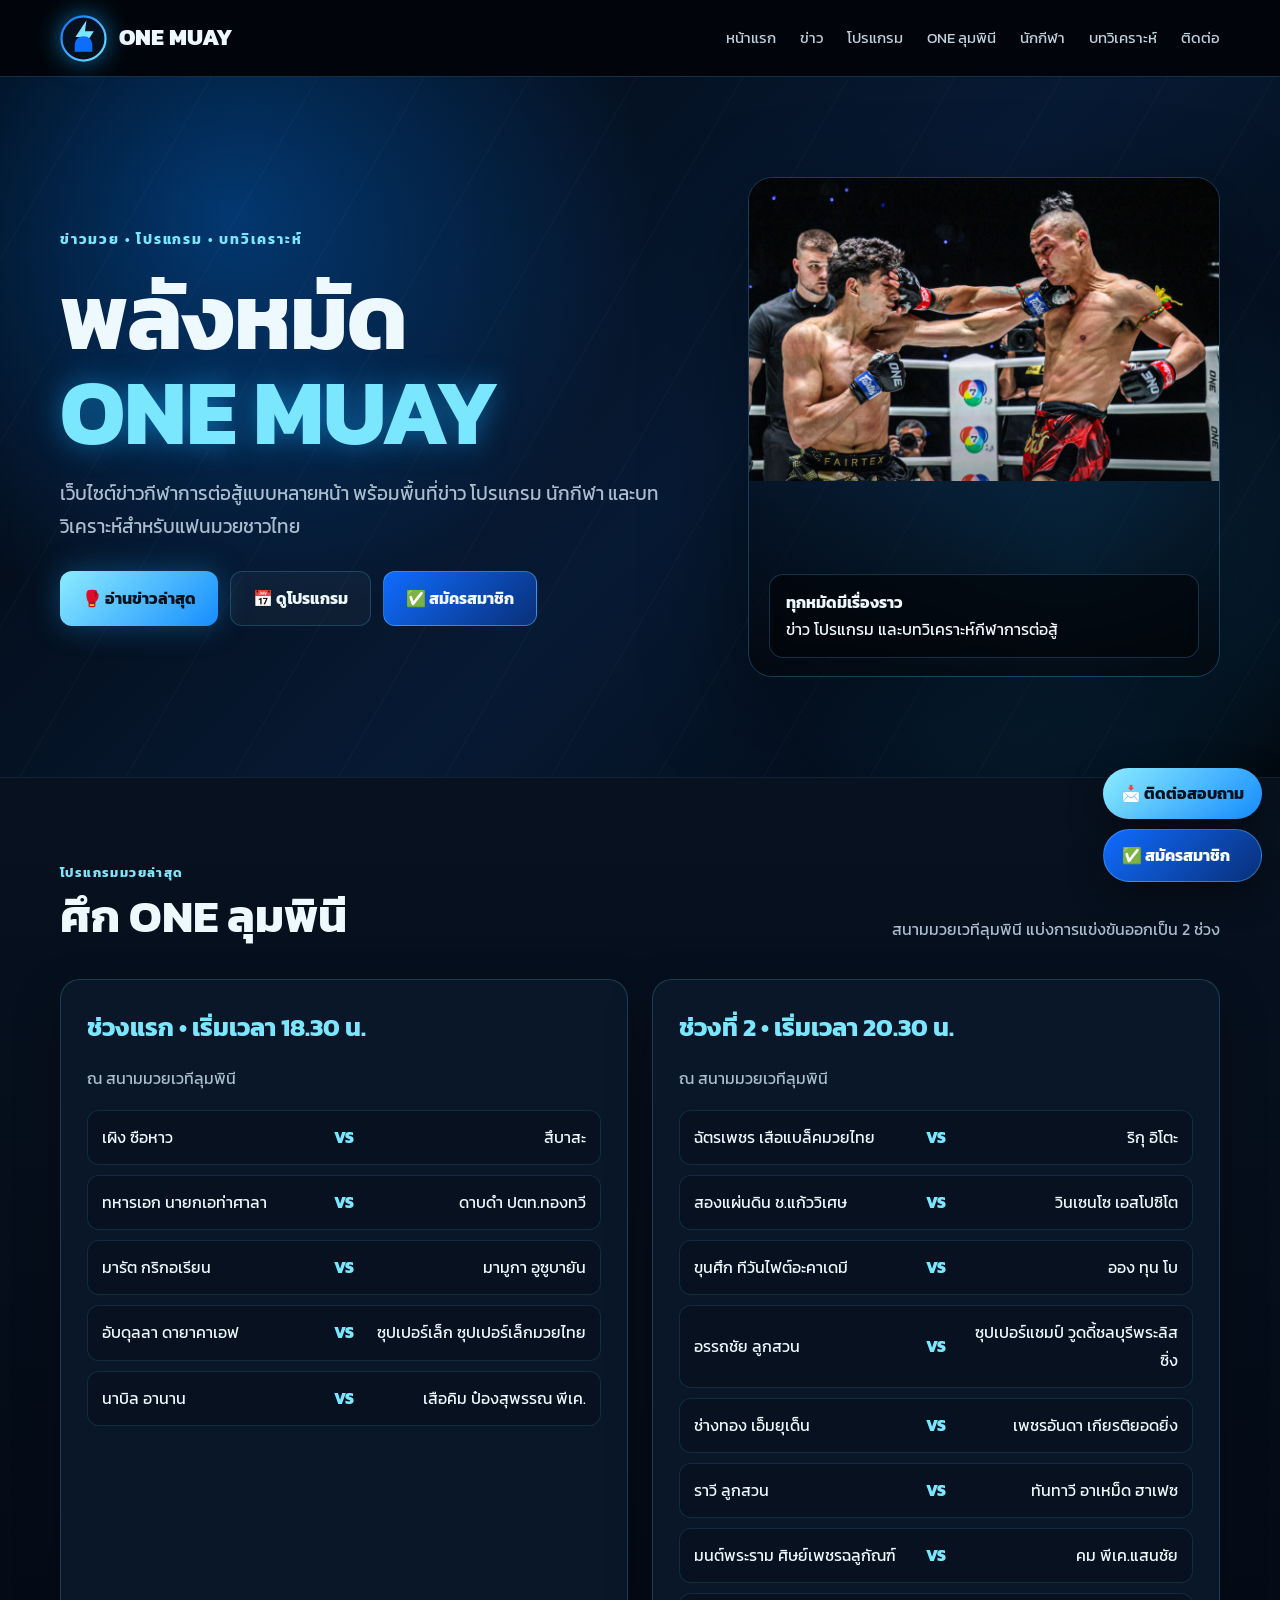
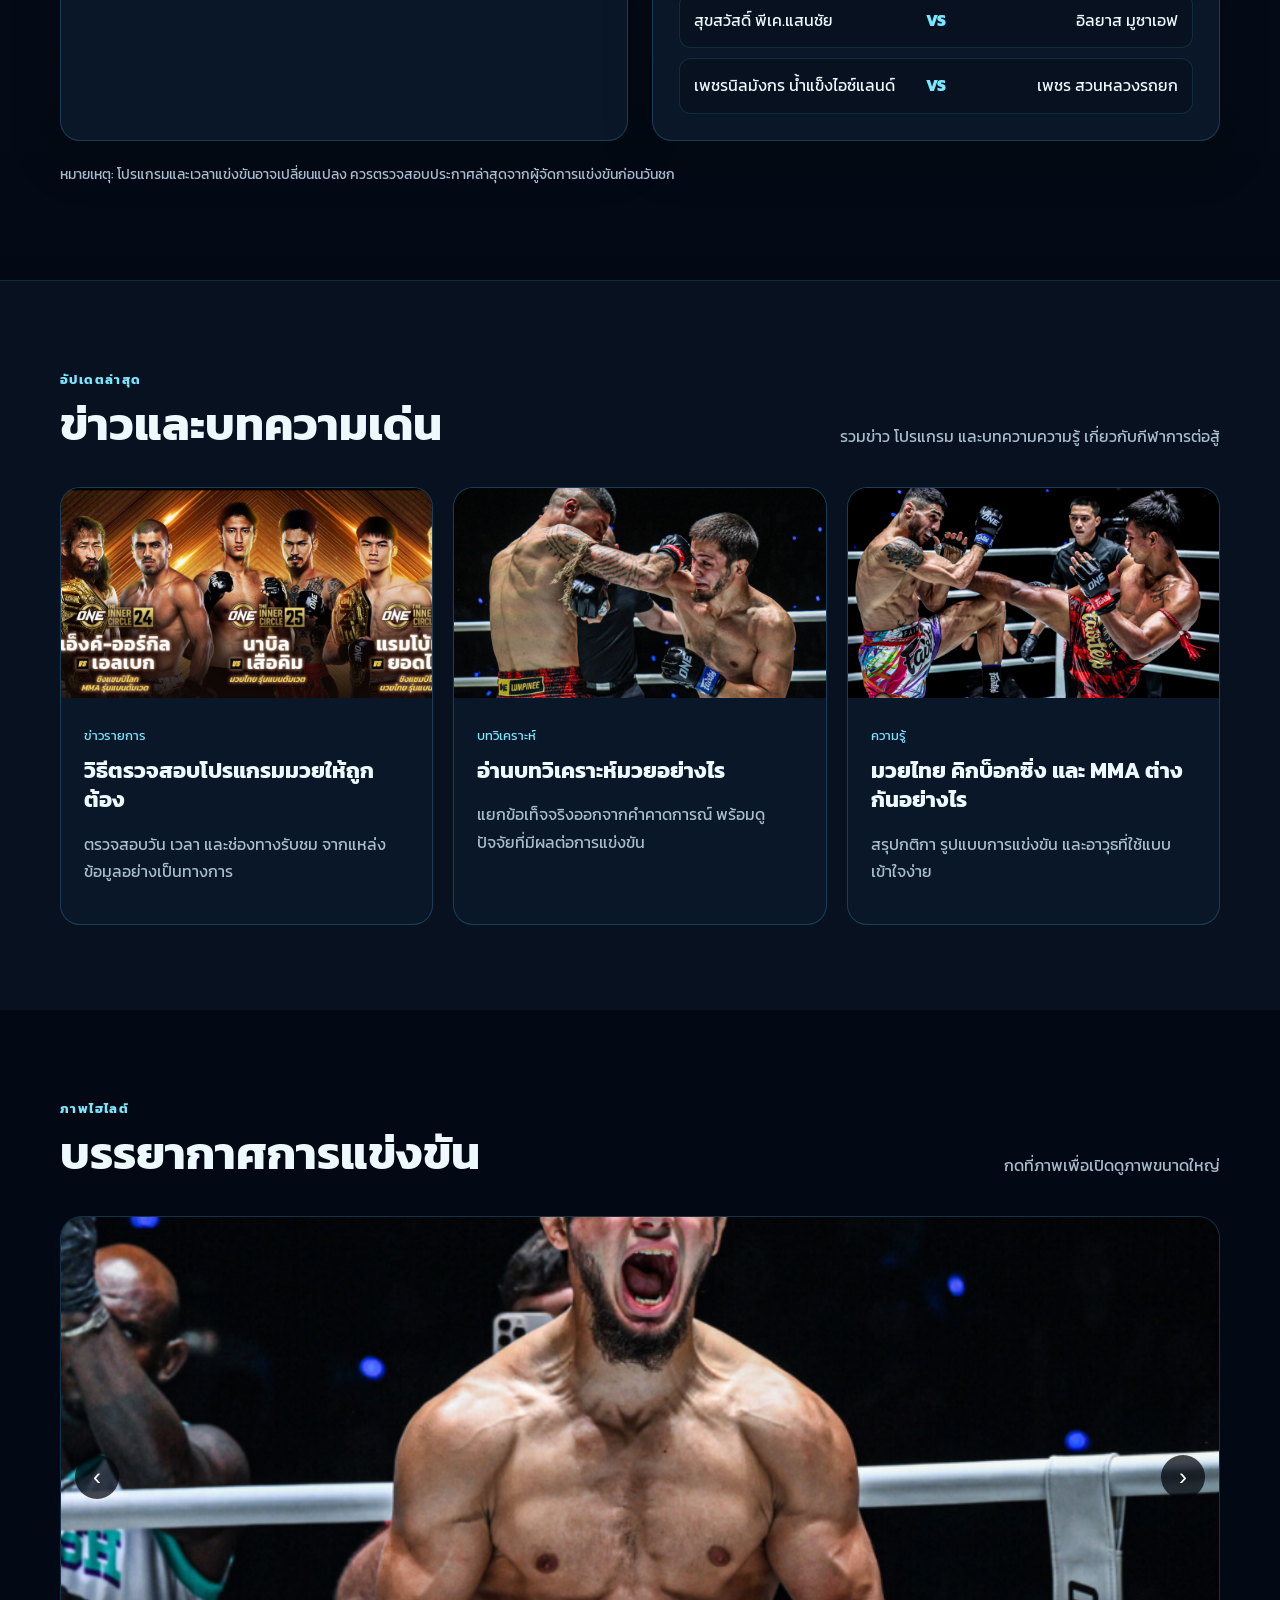
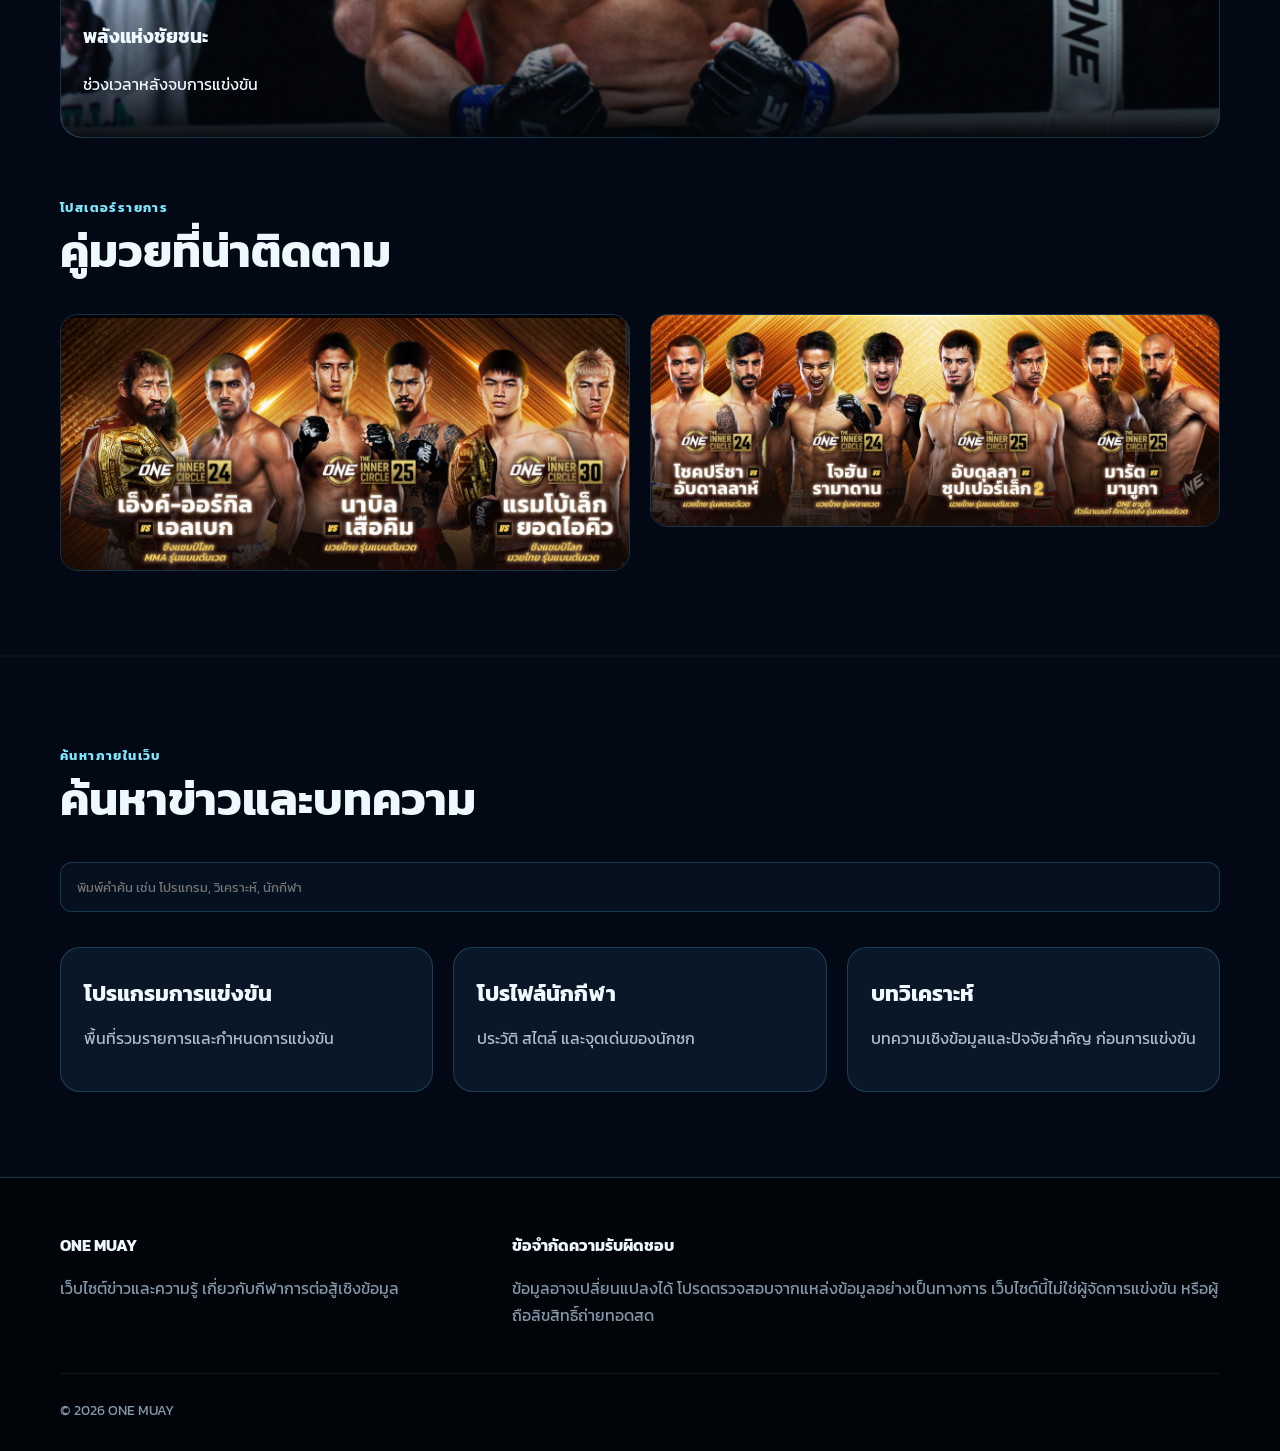
==== commit 3aa14535: "Update index.html" ====
--- a/index.html
+++ b/index.html
@@ -136,6 +136,22 @@
     }
   }
   </script>
+
+  <style>
+    .one-schedule{padding:80px 0;background:linear-gradient(180deg,#07111f 0%,#030914 100%);border-top:1px solid rgba(123,231,255,.12);border-bottom:1px solid rgba(123,231,255,.12)}
+    .one-schedule .schedule-wrap{display:grid;grid-template-columns:1fr 1fr;gap:24px;margin-top:30px}
+    .one-schedule .schedule-card{background:#0a1728;border:1px solid rgba(86,202,255,.22);border-radius:20px;padding:26px;box-shadow:0 18px 50px rgba(0,0,0,.22)}
+    .one-schedule .schedule-card h3{margin:0 0 8px;font-size:25px;color:#7be7ff}
+    .one-schedule .schedule-meta{color:#a9bdce;margin-bottom:18px}
+    .one-schedule .fight-list{list-style:none;padding:0;margin:0;display:grid;gap:10px}
+    .one-schedule .fight-list li{display:grid;grid-template-columns:1fr auto 1fr;gap:12px;align-items:center;padding:13px 14px;background:#07111f;border:1px solid rgba(86,202,255,.14);border-radius:12px;color:#eef8ff}
+    .one-schedule .fight-list li span:nth-child(2){color:#7be7ff;font-weight:800}
+    .one-schedule .fight-list li span:last-child{text-align:right}
+    .one-schedule .schedule-note{margin-top:22px;color:#a9bdce;font-size:14px}
+    @media(max-width:900px){.one-schedule .schedule-wrap{grid-template-columns:1fr}}
+    @media(max-width:600px){.one-schedule{padding:60px 0}.one-schedule .schedule-card{padding:18px}.one-schedule .fight-list li{grid-template-columns:1fr;text-align:left}.one-schedule .fight-list li span:nth-child(2){display:none}.one-schedule .fight-list li span:last-child{text-align:left}}
+  </style>
+
 </head>
 
 <body>
@@ -170,6 +186,7 @@
       <a href="index.html">หน้าแรก</a>
       <a href="news/index.html">ข่าว</a>
       <a href="schedule/index.html">โปรแกรม</a>
+      <a href="#one-lumpinee-schedule">ONE ลุมพินี</a>
       <a href="fighters/index.html">นักกีฬา</a>
       <a href="analysis/index.html">บทวิเคราะห์</a>
       <a href="contact/index.html">ติดต่อ</a>
@@ -248,6 +265,53 @@
 
     </div>
   </section>
+
+
+  <!-- โปรแกรมมวย ONE ลุมพินี -->
+  <section class="one-schedule" id="one-lumpinee-schedule">
+    <div class="container">
+      <div class="section-title">
+        <div>
+          <small>โปรแกรมมวยล่าสุด</small>
+          <h2>ศึก ONE ลุมพินี</h2>
+        </div>
+        <p>สนามมวยเวทีลุมพินี แบ่งการแข่งขันออกเป็น 2 ช่วง</p>
+      </div>
+
+      <div class="schedule-wrap">
+        <article class="schedule-card">
+          <h3>ช่วงแรก • เริ่มเวลา 18.30 น.</h3>
+          <p class="schedule-meta">ณ สนามมวยเวทีลุมพินี</p>
+          <ul class="fight-list">
+            <li><span>เผิง ซือหาว</span><span>VS</span><span>สึบาสะ</span></li>
+            <li><span>ทหารเอก นายกเอท่าศาลา</span><span>VS</span><span>ดาบดำ ปตท.ทองทวี</span></li>
+            <li><span>มารัต กริกอเรียน</span><span>VS</span><span>มามูกา อูซูบายัน</span></li>
+            <li><span>อับดุลลา ดายาคาเอฟ</span><span>VS</span><span>ซุปเปอร์เล็ก ซุปเปอร์เล็กมวยไทย</span></li>
+            <li><span>นาบิล อานาน</span><span>VS</span><span>เสือคิม ป๋องสุพรรณ พีเค.</span></li>
+          </ul>
+        </article>
+
+        <article class="schedule-card">
+          <h3>ช่วงที่ 2 • เริ่มเวลา 20.30 น.</h3>
+          <p class="schedule-meta">ณ สนามมวยเวทีลุมพินี</p>
+          <ul class="fight-list">
+            <li><span>ฉัตรเพชร เสือแบล็คมวยไทย</span><span>VS</span><span>ริกุ อิโตะ</span></li>
+            <li><span>สองแผ่นดิน ช.แก้ววิเศษ</span><span>VS</span><span>วินเซนโซ เอสโปซิโต</span></li>
+            <li><span>ขุนศึก ทีวันไฟต์อะคาเดมี</span><span>VS</span><span>ออง ทุน โบ</span></li>
+            <li><span>อรรถชัย ลูกสวน</span><span>VS</span><span>ซุปเปอร์แชมป์ วูดดี้ชลบุรีพระลิสซิ่ง</span></li>
+            <li><span>ช่างทอง เอ็มยุเด็น</span><span>VS</span><span>เพชรอันดา เกียรติยอดยิ่ง</span></li>
+            <li><span>ราวี ลูกสวน</span><span>VS</span><span>ทันทาวี อาเหม็ด ฮาเฟซ</span></li>
+            <li><span>มนต์พระราม ศิษย์เพชรฉลูกัณฑ์</span><span>VS</span><span>คม พีเค.แสนชัย</span></li>
+            <li><span>สุขสวัสดิ์ พีเค.แสนชัย</span><span>VS</span><span>อิลยาส มูซาเอฟ</span></li>
+            <li><span>เพชรนิลมังกร น้ำแข็งไอซ์แลนด์</span><span>VS</span><span>เพชร สวนหลวงรถยก</span></li>
+          </ul>
+        </article>
+      </div>
+
+      <p class="schedule-note">หมายเหตุ: โปรแกรมและเวลาแข่งขันอาจเปลี่ยนแปลง ควรตรวจสอบประกาศล่าสุดจากผู้จัดการแข่งขันก่อนวันชก</p>
+    </div>
+  </section>
+
 
   <!-- ข่าวเด่น -->
   <section>
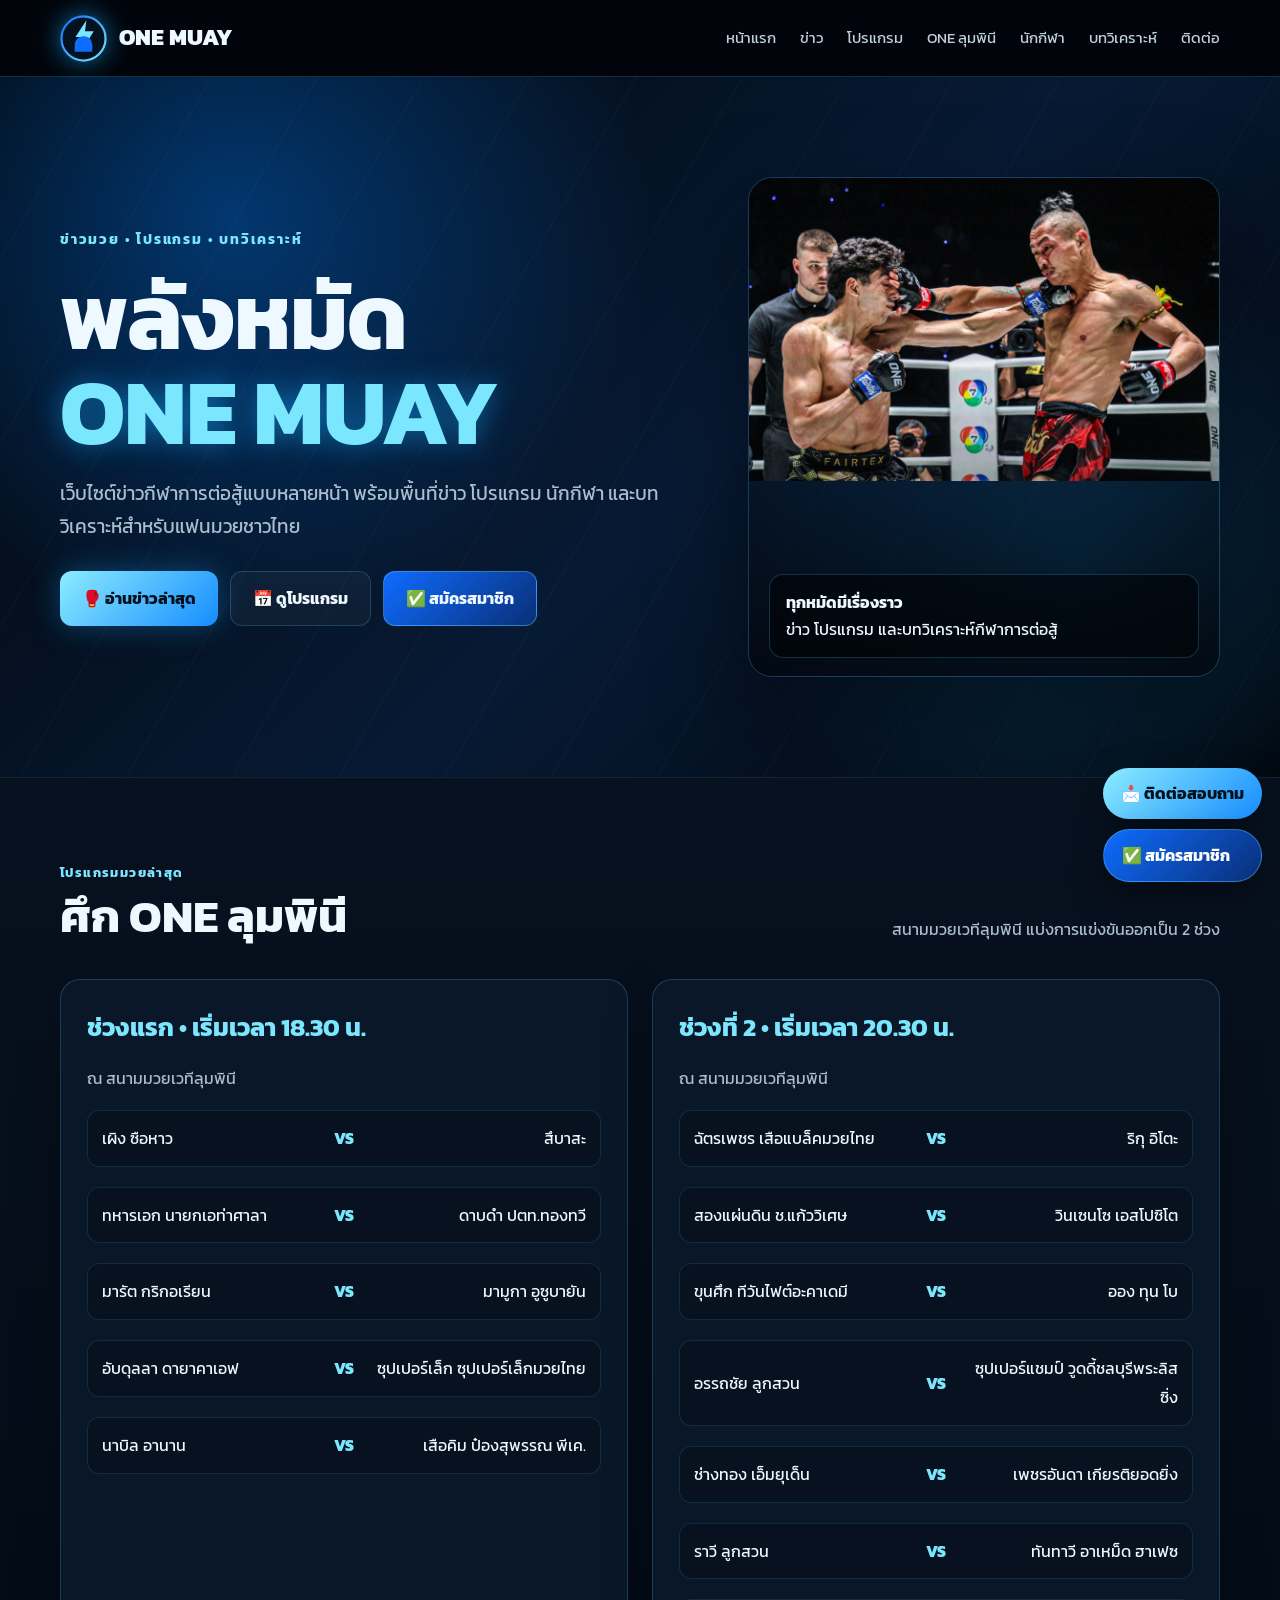
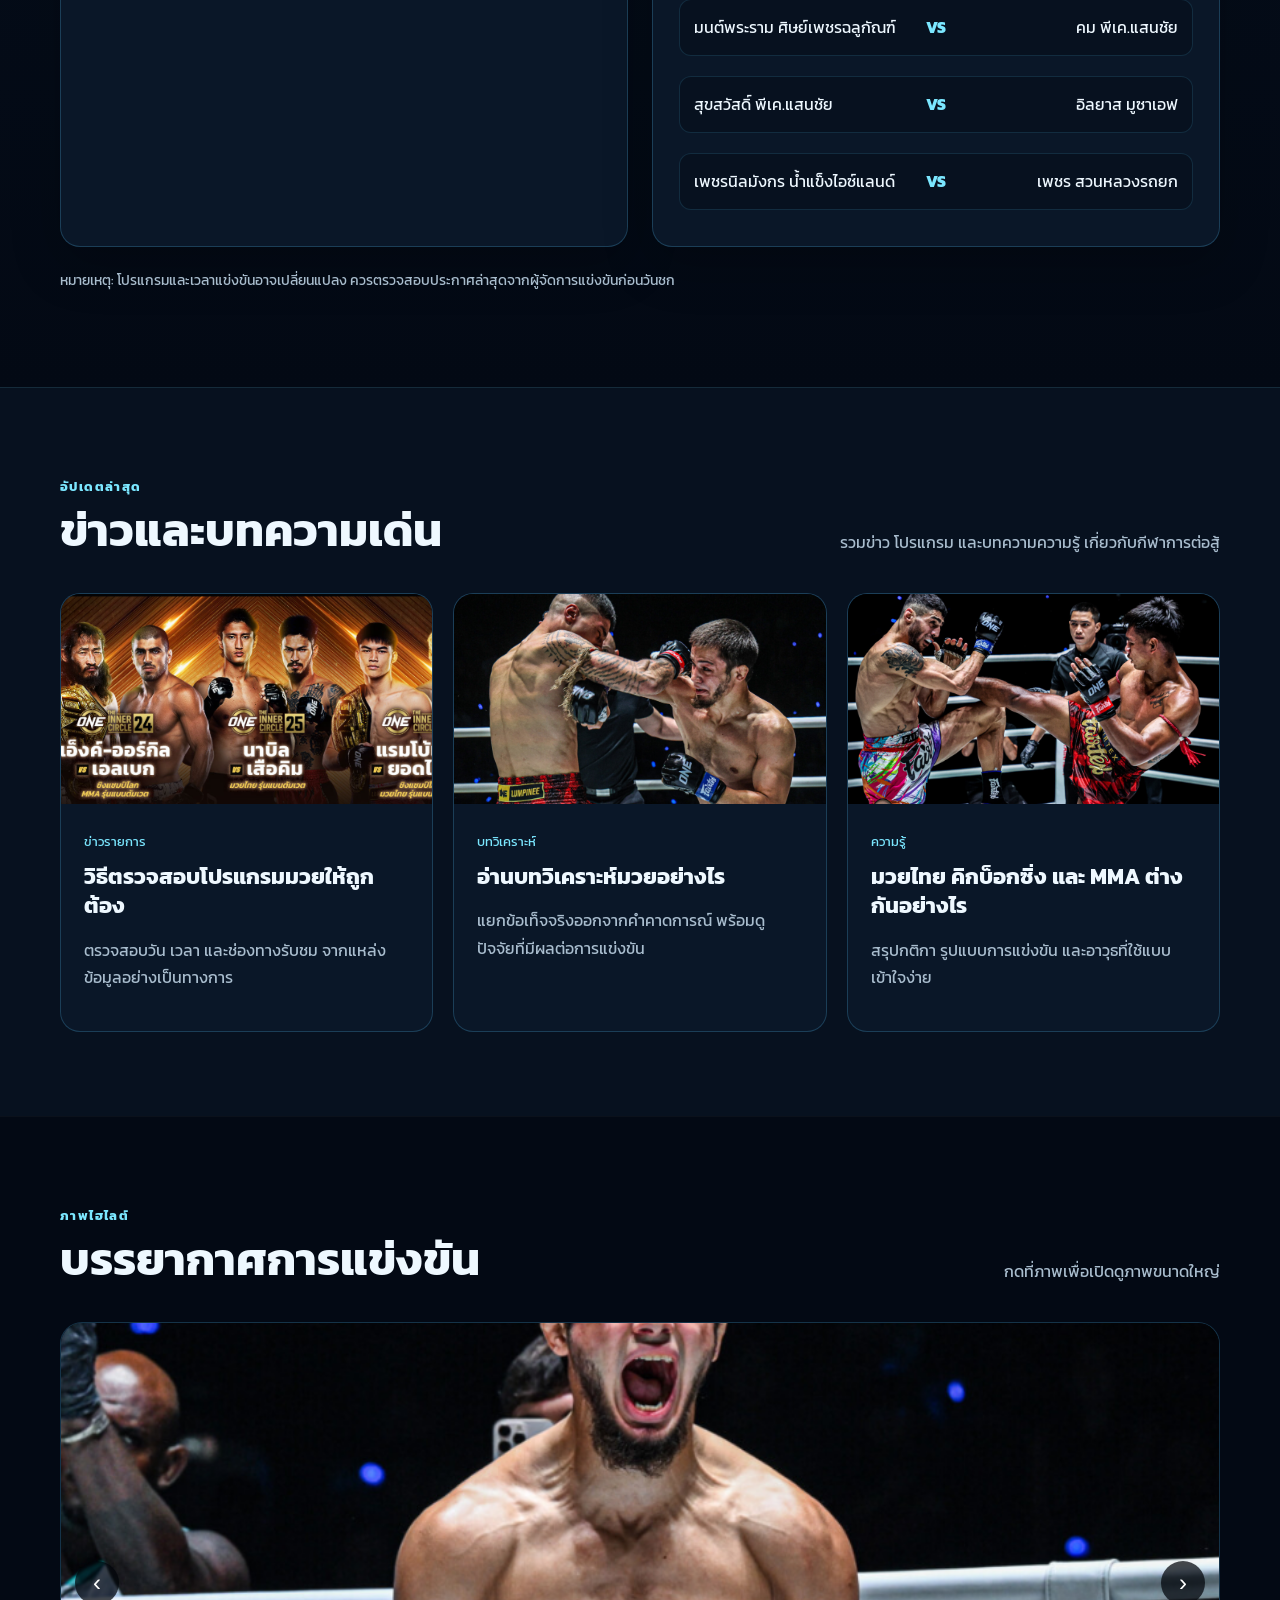
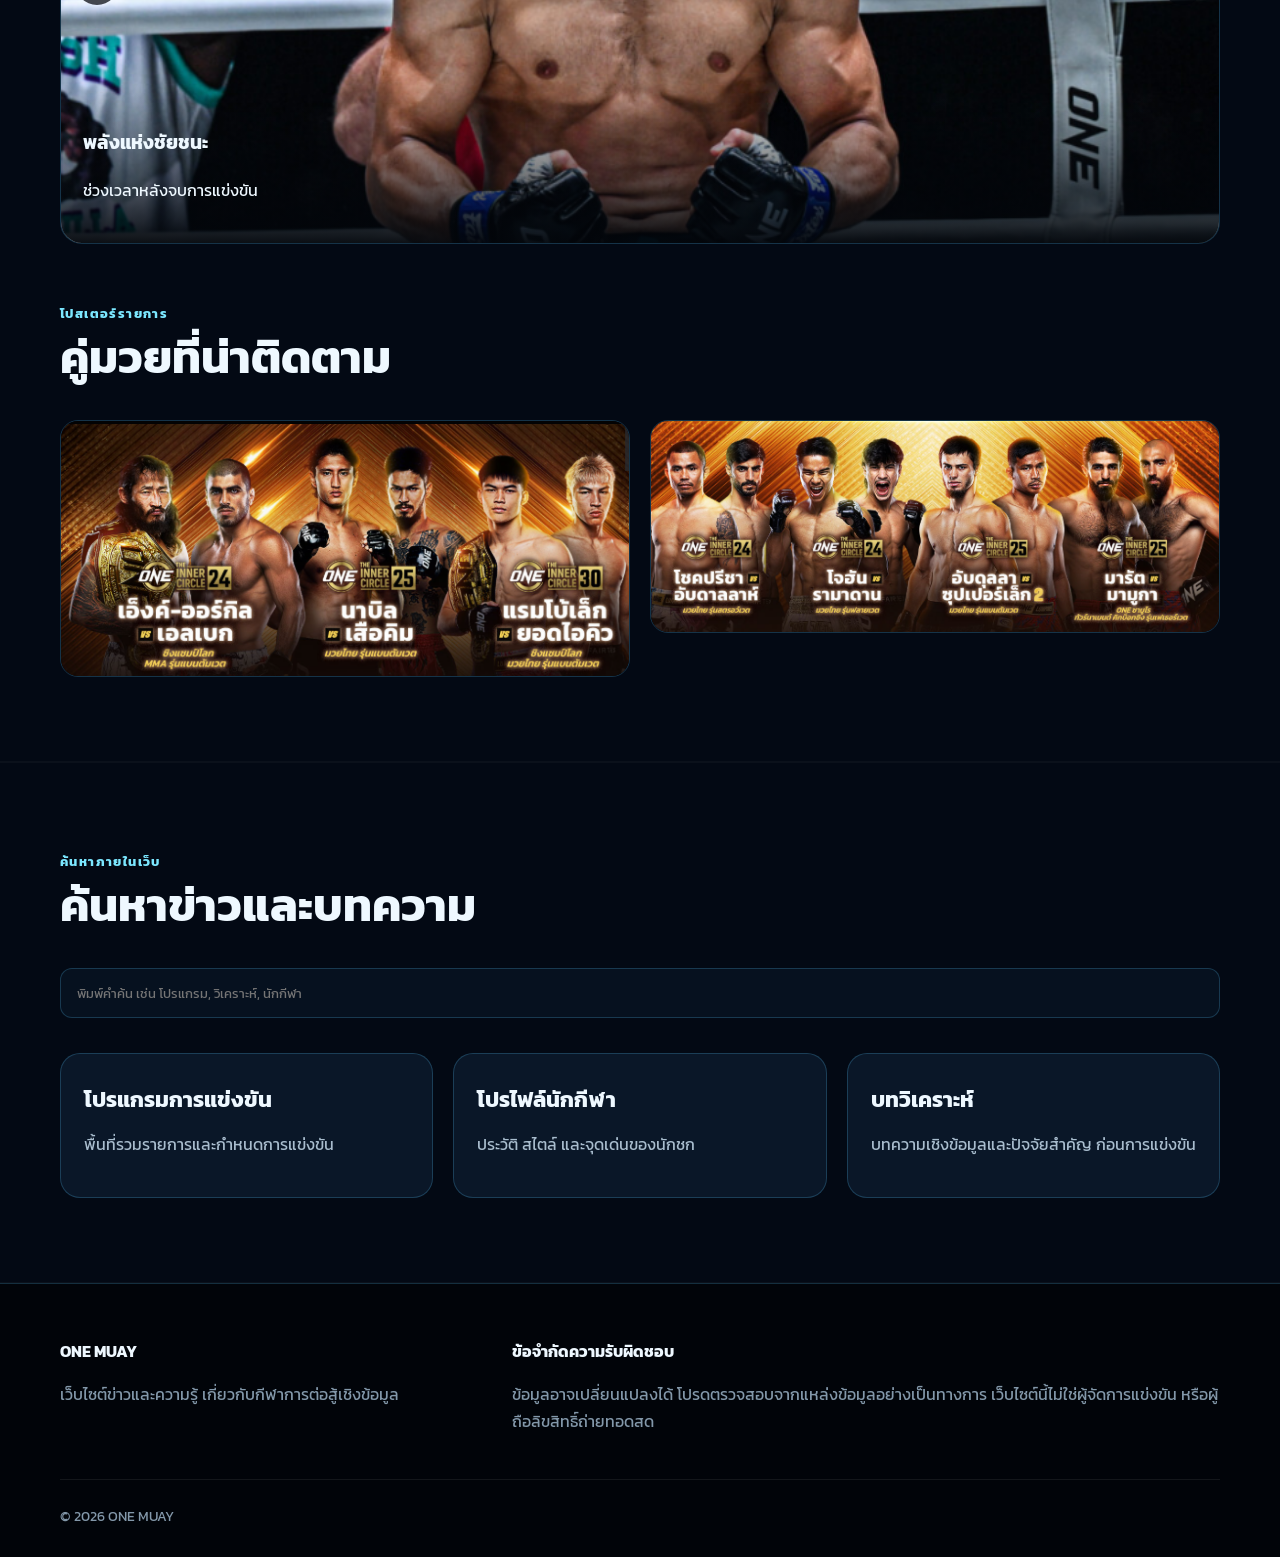
==== commit cd1fc943: "Update index.html" ====
--- a/assets/style.css
+++ b/assets/style.css
@@ -86,3 +86,46 @@
   .carousel-slide img{height:360px}
   .hero-photo{min-height:360px}
 }
+.schedule-box{
+    background:#111;
+    border:1px solid #252525;
+    border-radius:18px;
+    padding:30px;
+    margin-top:20px;
+}
+
+.schedule-box h3{
+    color:#ffd54f;
+    margin-bottom:15px;
+    font-size:30px;
+}
+
+.schedule-box h4{
+    color:#ff4747;
+    margin:20px 0 8px;
+    font-size:22px;
+}
+
+.schedule-box p{
+    color:#ccc;
+    line-height:1.8;
+}
+
+.fight-list{
+    margin:15px 0;
+    padding-left:20px;
+}
+
+.fight-list li{
+    color:#fff;
+    margin-bottom:10px;
+    line-height:1.8;
+    border-bottom:1px solid #222;
+    padding-bottom:10px;
+}
+
+.schedule-box hr{
+    border:none;
+    border-top:1px solid #333;
+    margin:25px 0;
+}
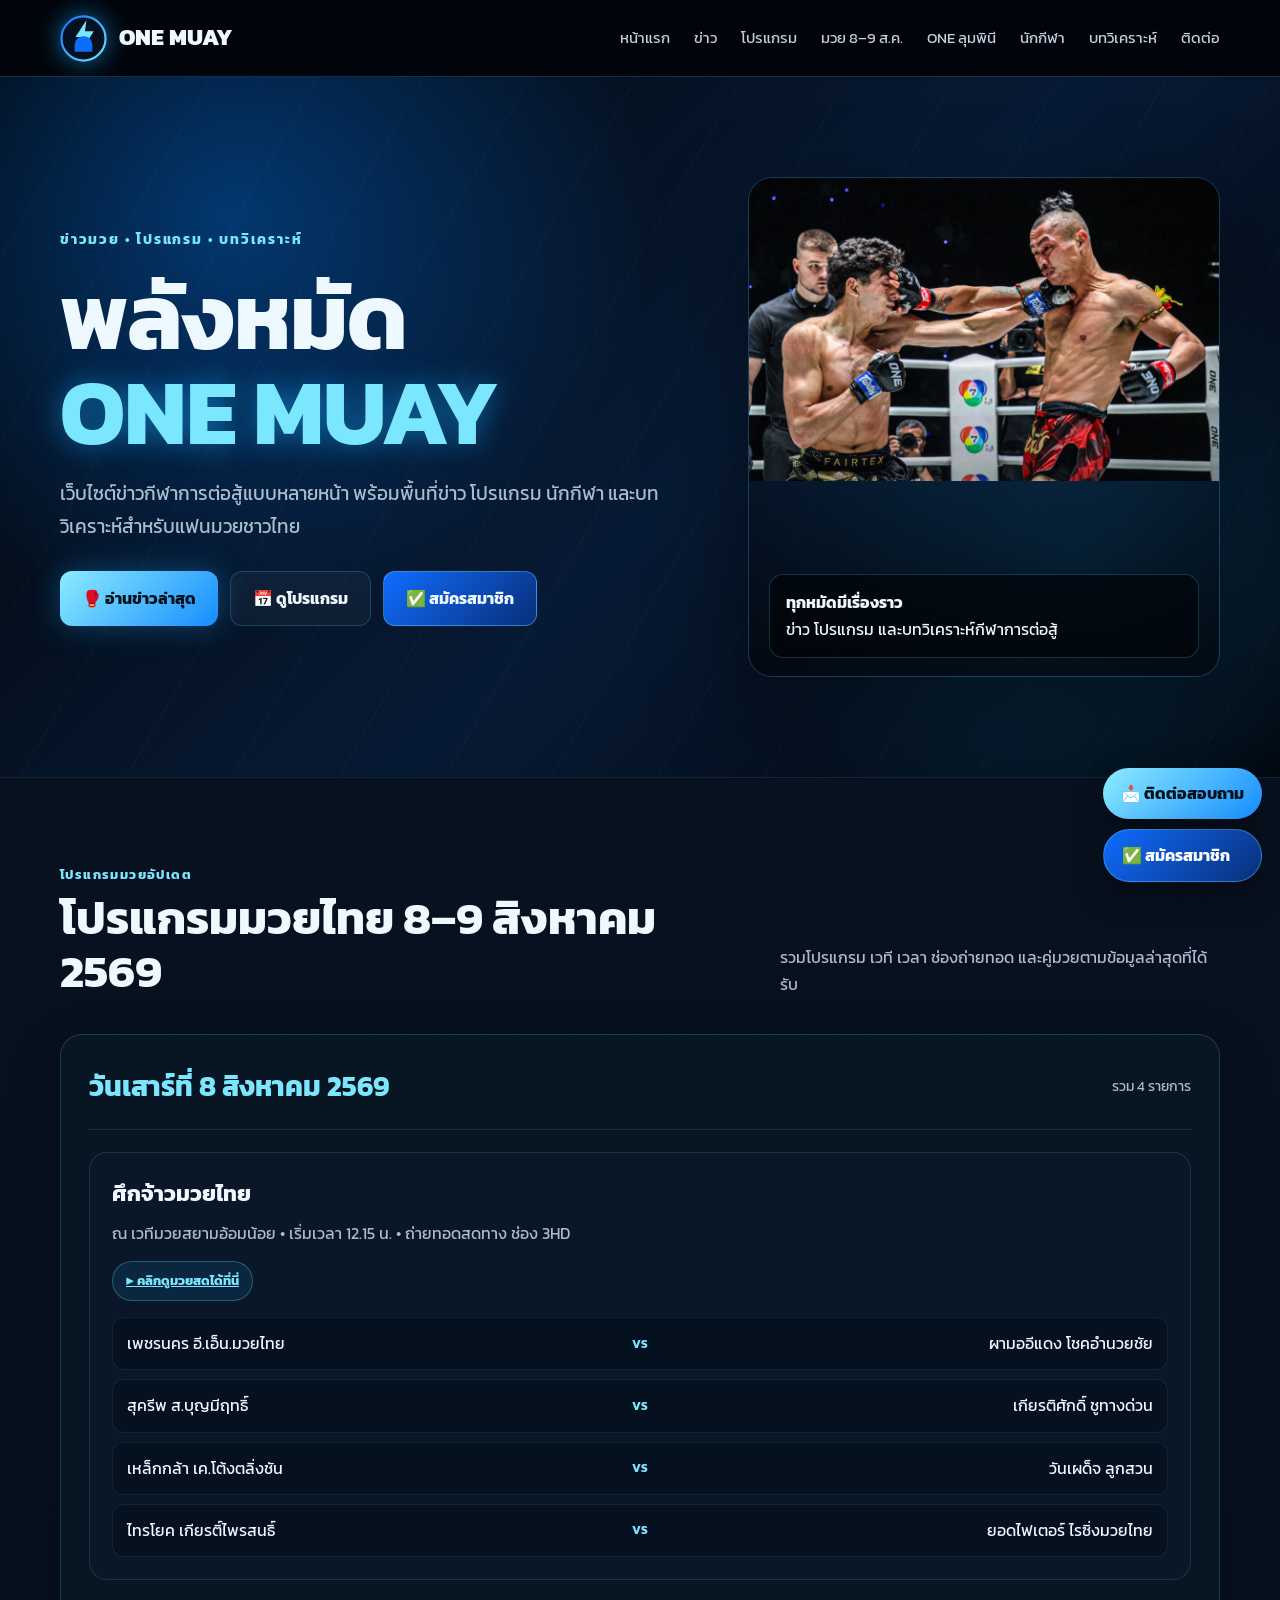
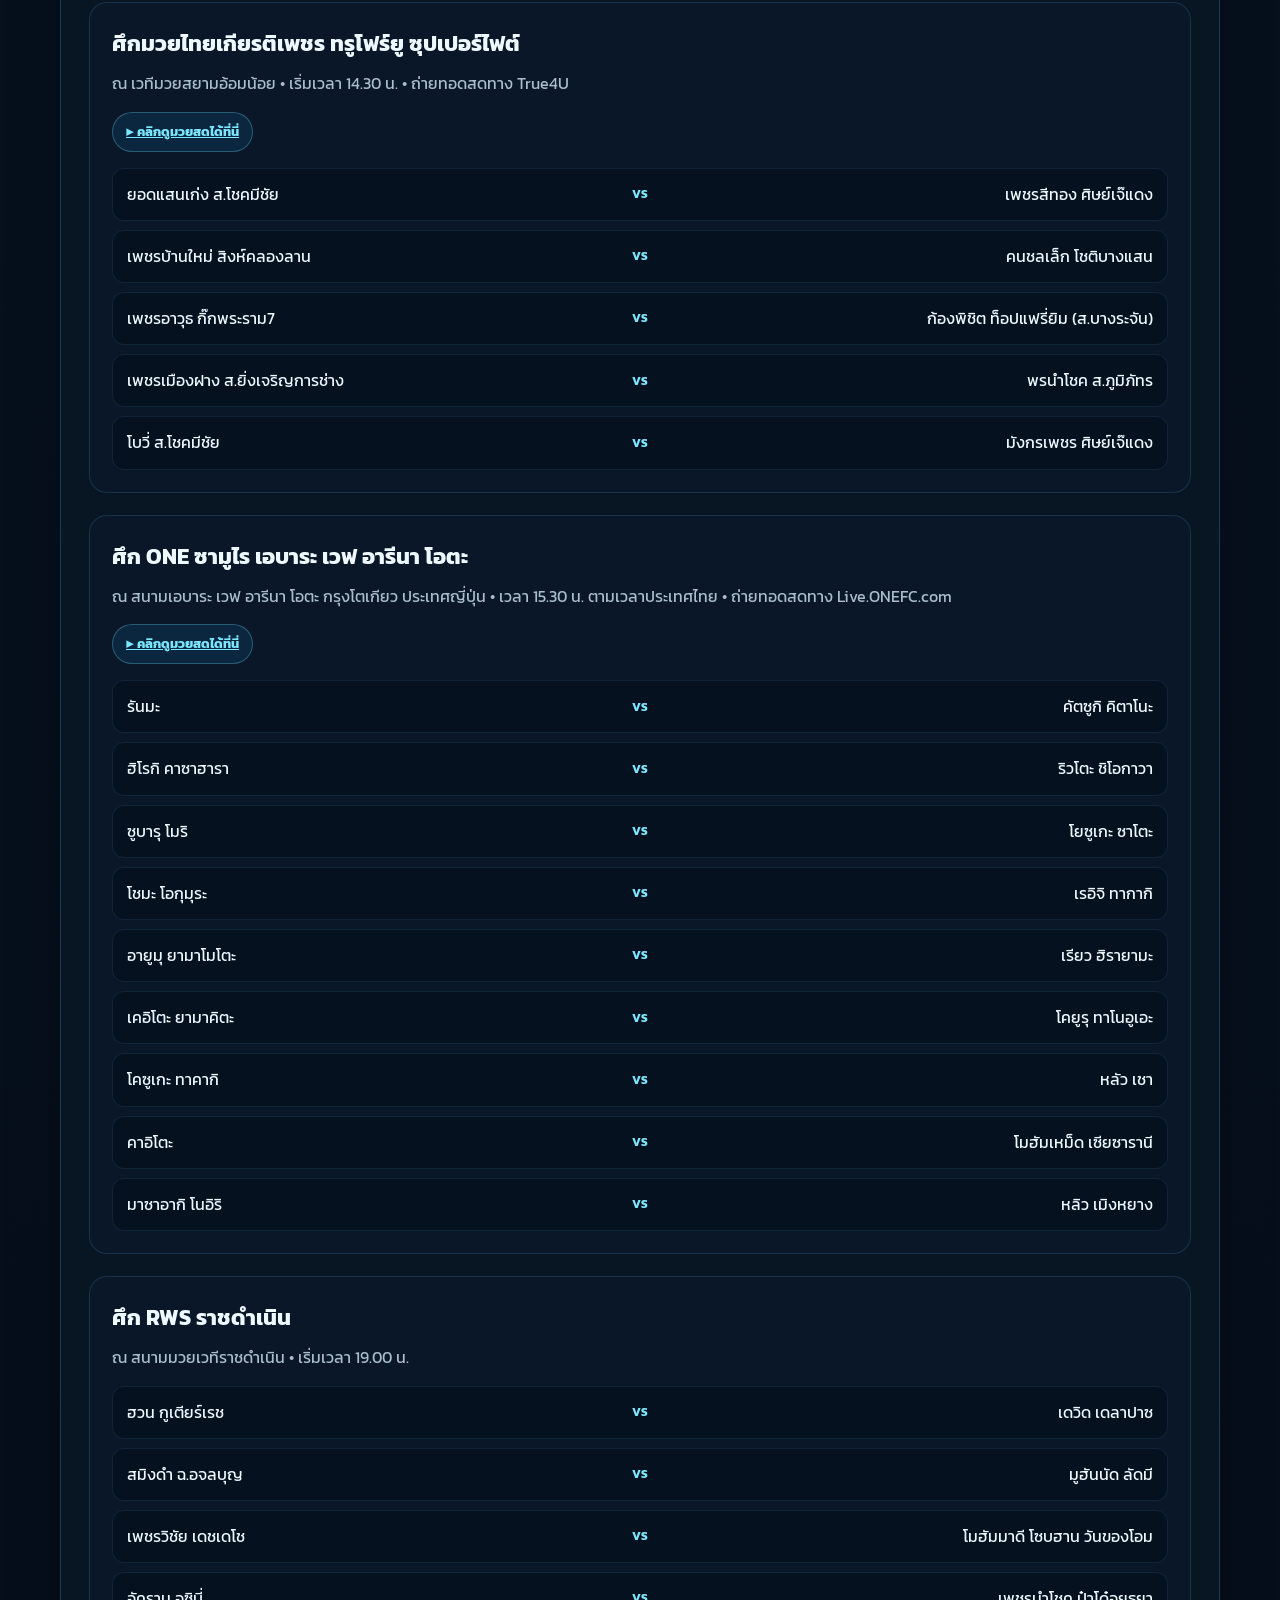
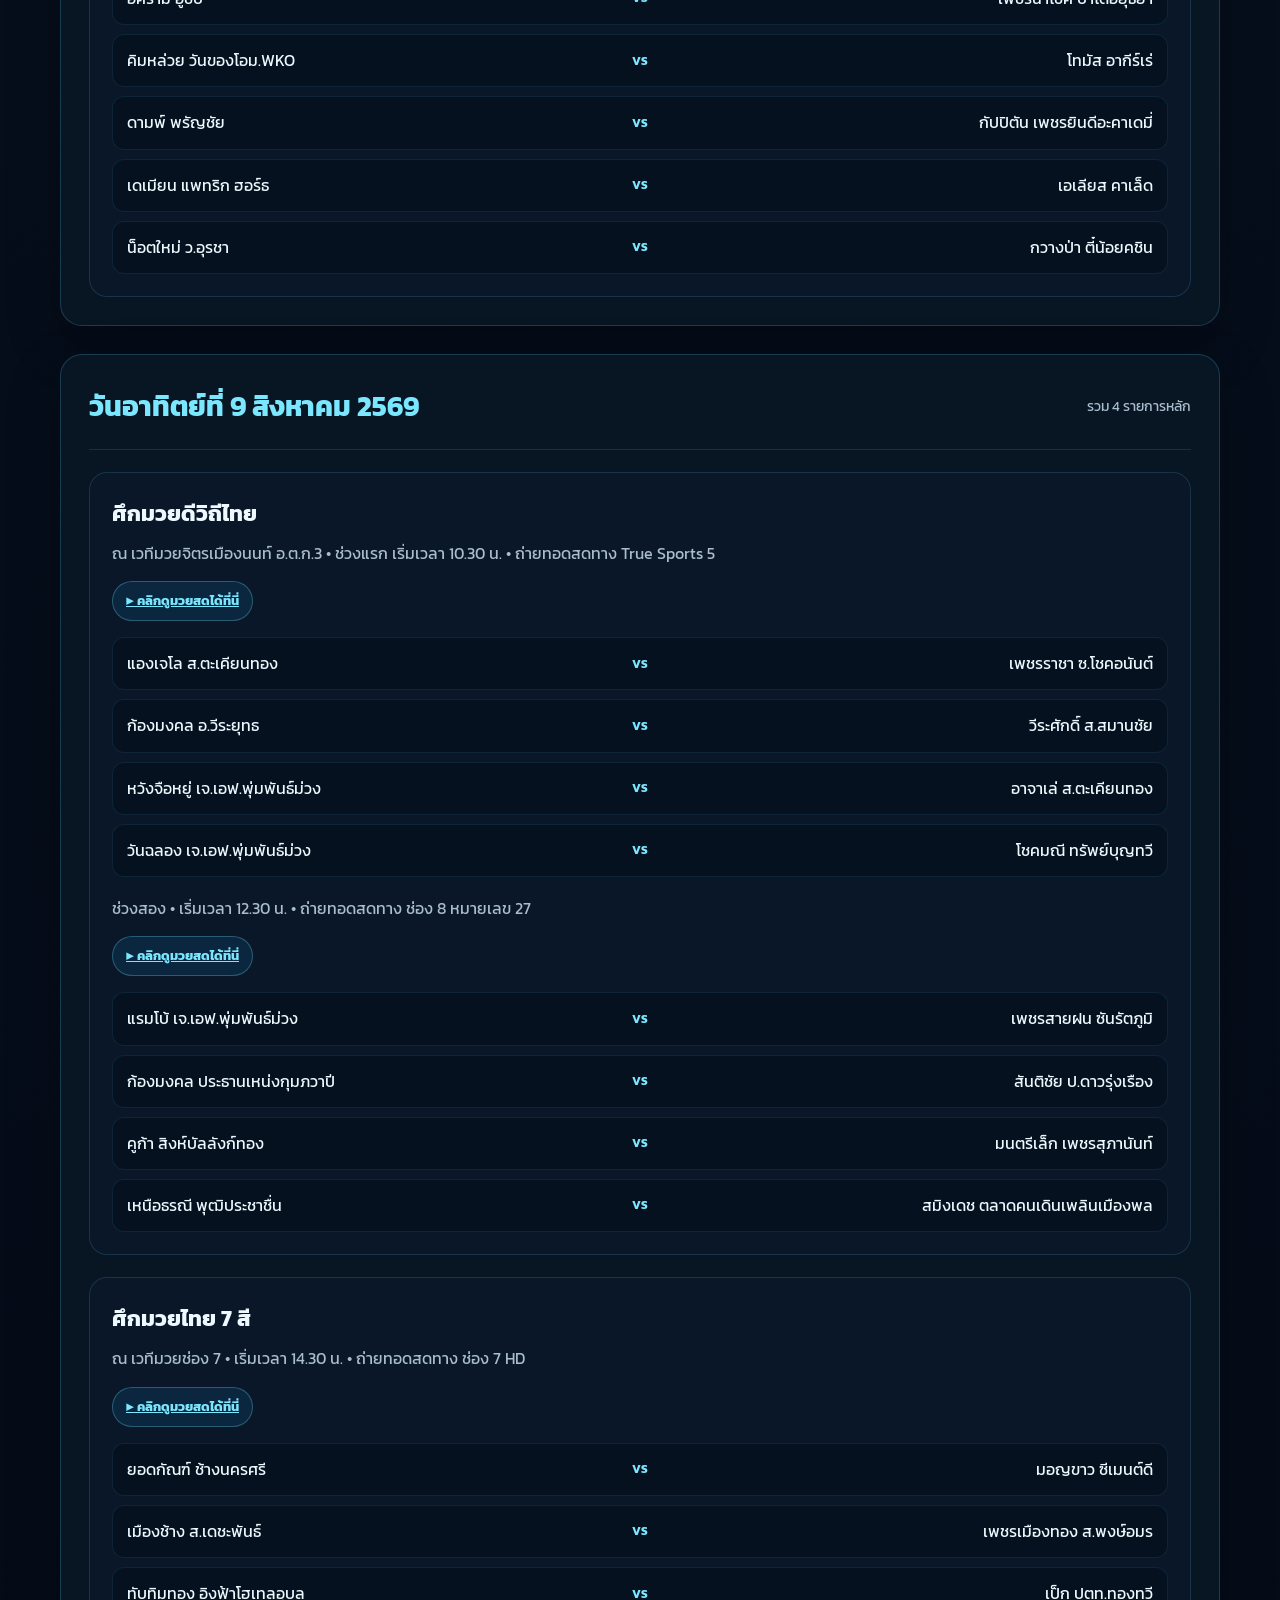
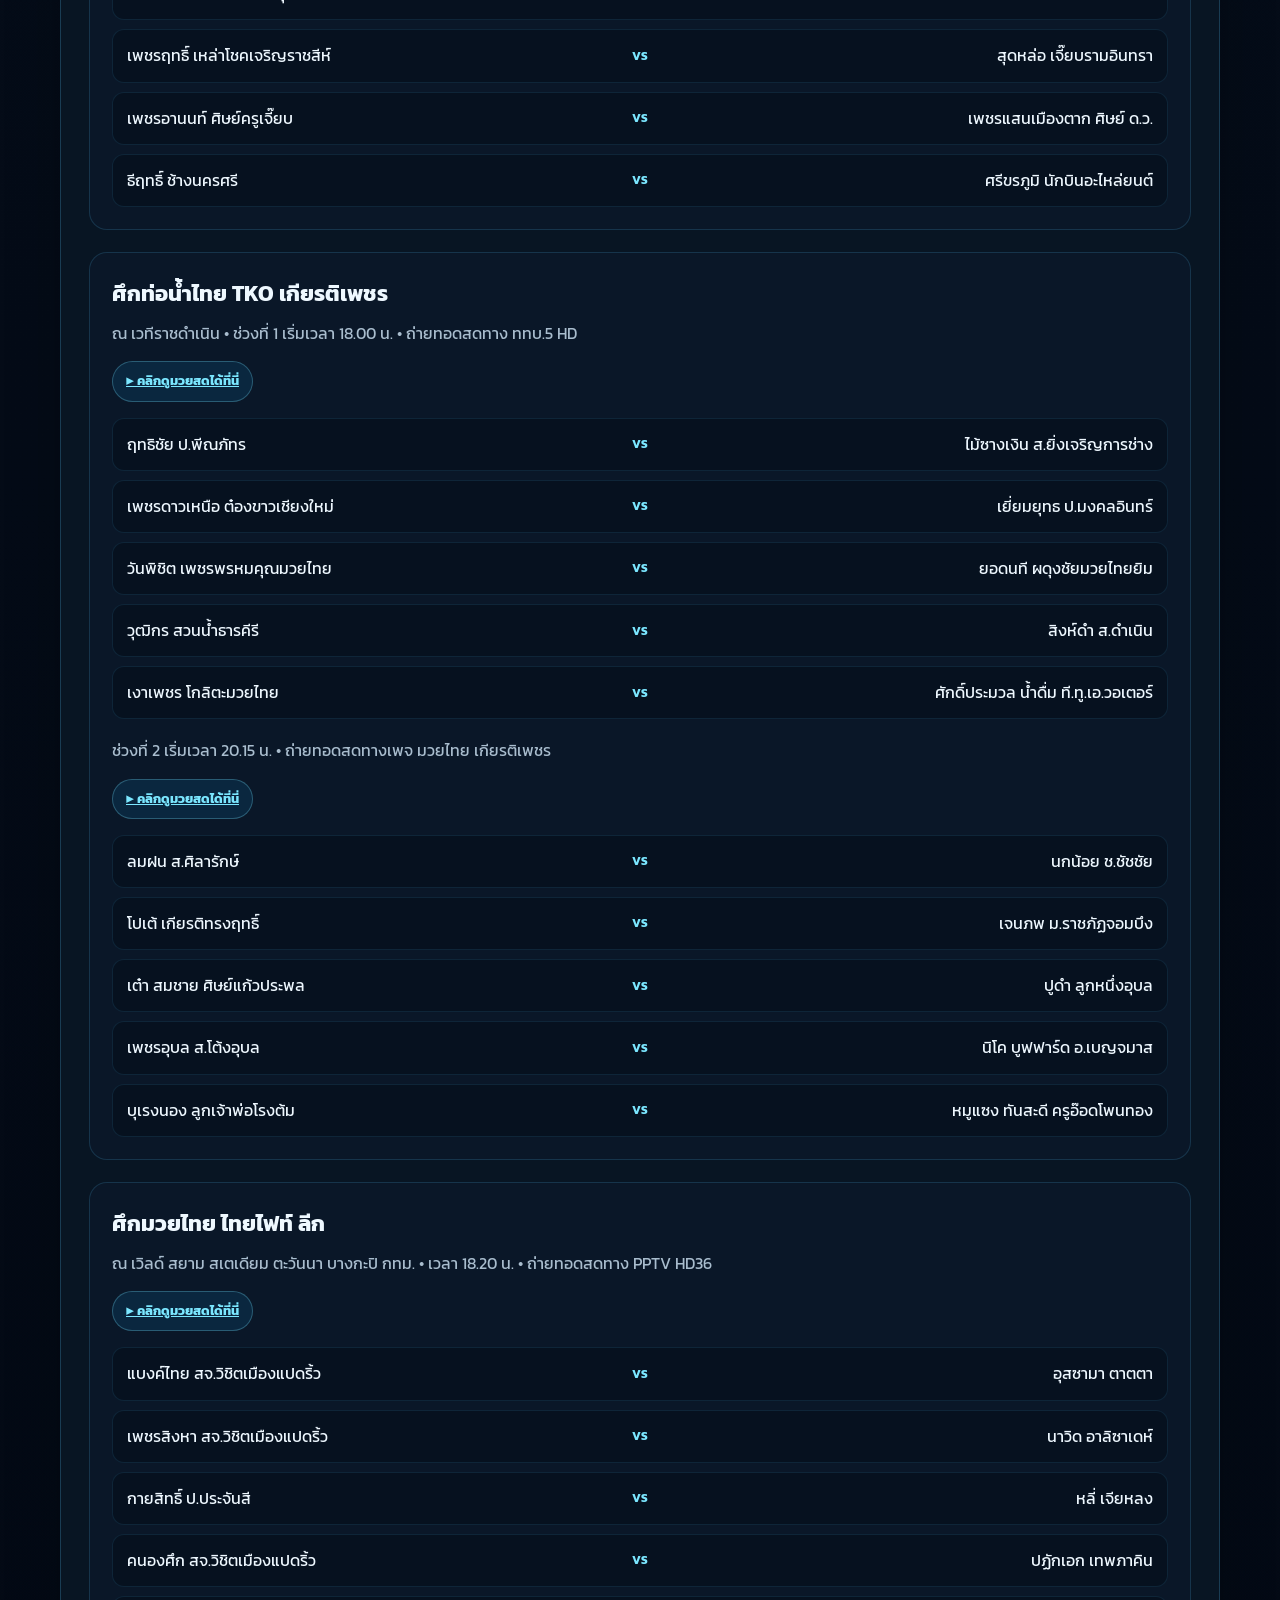
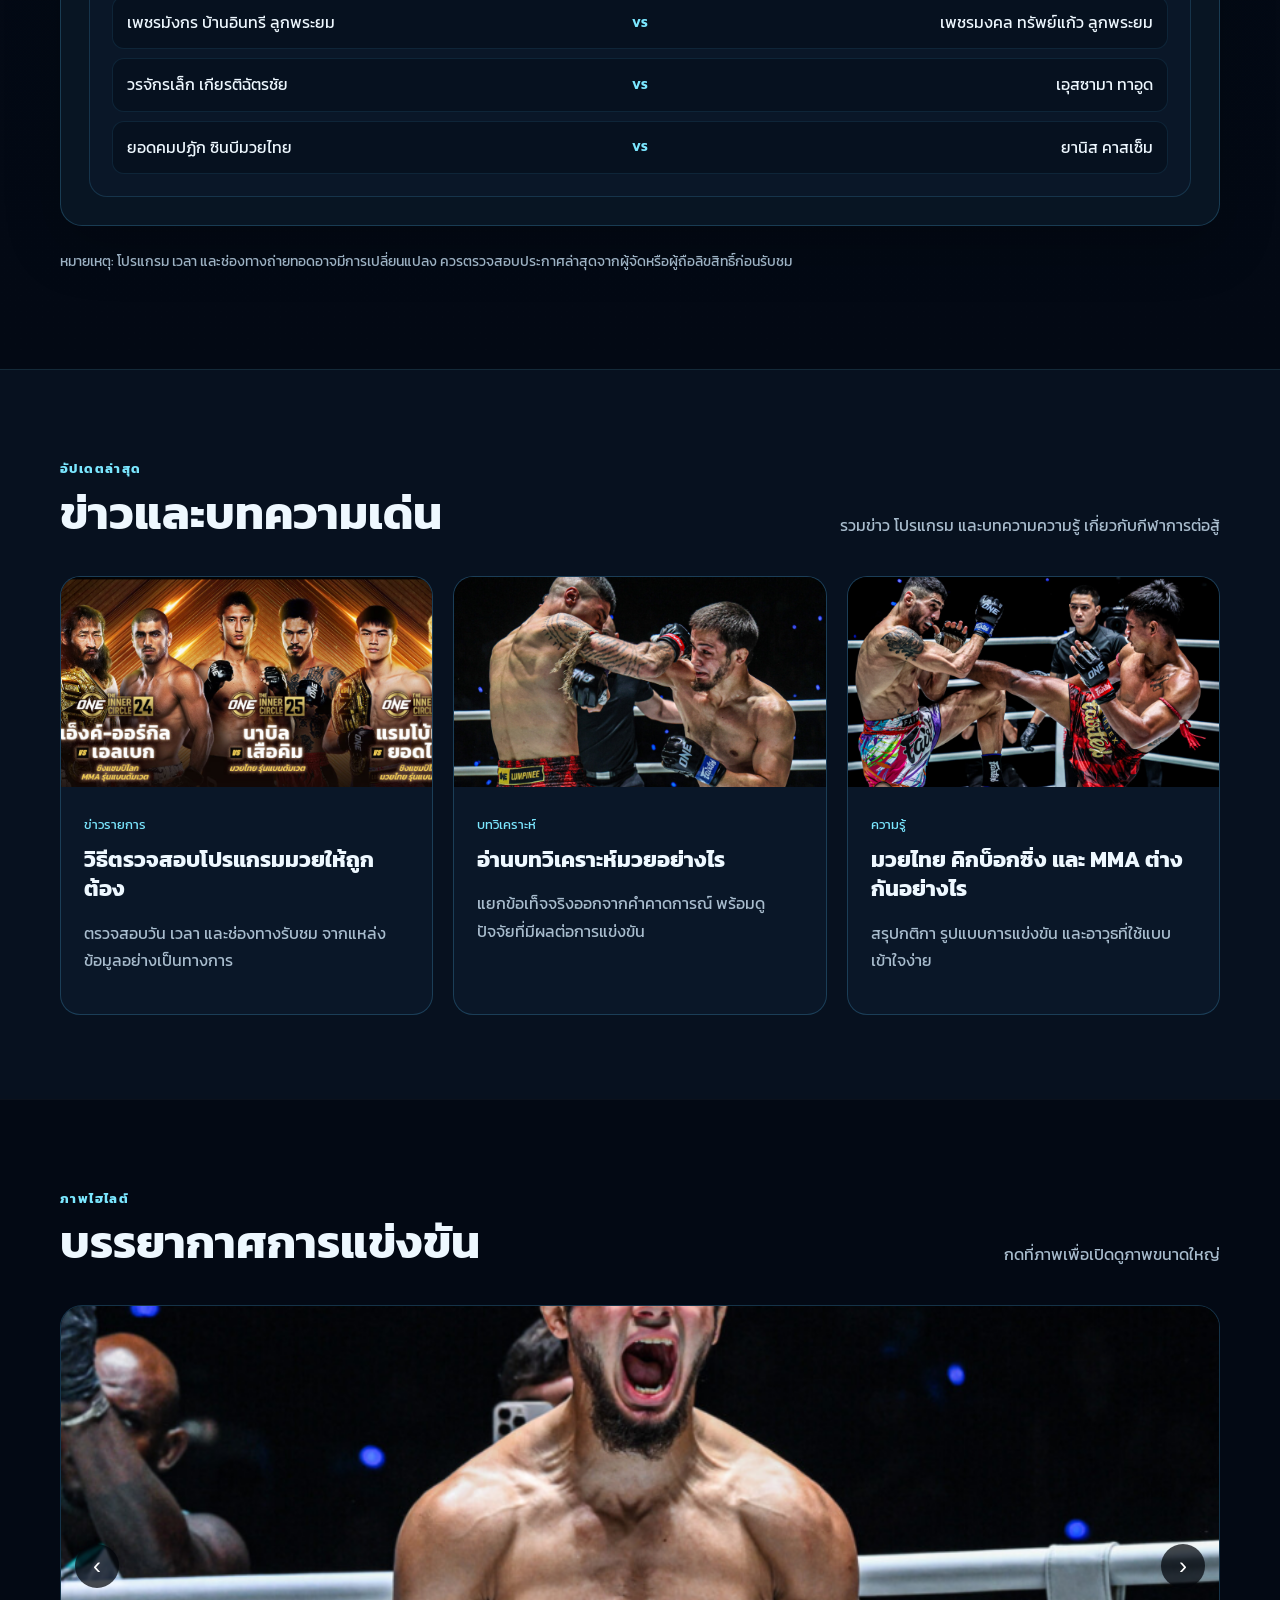
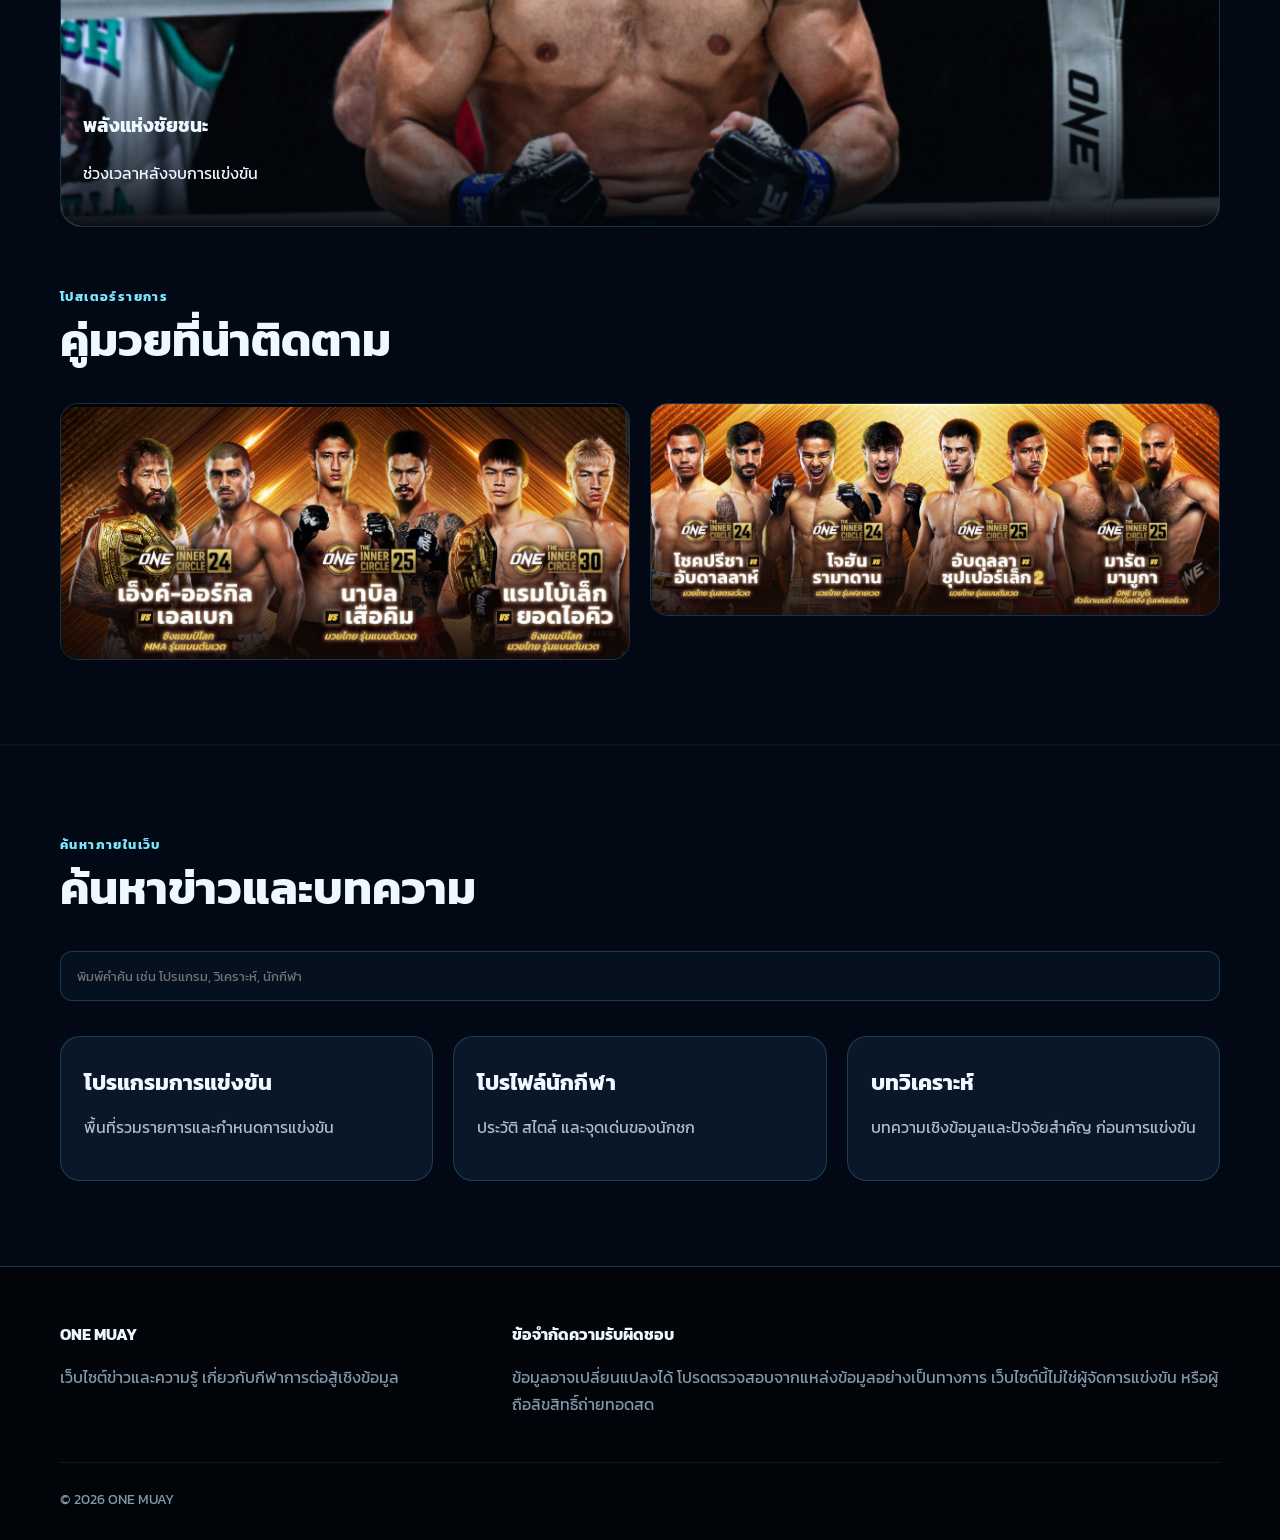
==== commit d3085c98: "Update index.html" ====
--- a/index.html
+++ b/index.html
@@ -138,18 +138,59 @@
   </script>
 
   <style>
-    .one-schedule{padding:80px 0;background:linear-gradient(180deg,#07111f 0%,#030914 100%);border-top:1px solid rgba(123,231,255,.12);border-bottom:1px solid rgba(123,231,255,.12)}
-    .one-schedule .schedule-wrap{display:grid;grid-template-columns:1fr 1fr;gap:24px;margin-top:30px}
-    .one-schedule .schedule-card{background:#0a1728;border:1px solid rgba(86,202,255,.22);border-radius:20px;padding:26px;box-shadow:0 18px 50px rgba(0,0,0,.22)}
-    .one-schedule .schedule-card h3{margin:0 0 8px;font-size:25px;color:#7be7ff}
-    .one-schedule .schedule-meta{color:#a9bdce;margin-bottom:18px}
-    .one-schedule .fight-list{list-style:none;padding:0;margin:0;display:grid;gap:10px}
-    .one-schedule .fight-list li{display:grid;grid-template-columns:1fr auto 1fr;gap:12px;align-items:center;padding:13px 14px;background:#07111f;border:1px solid rgba(86,202,255,.14);border-radius:12px;color:#eef8ff}
-    .one-schedule .fight-list li span:nth-child(2){color:#7be7ff;font-weight:800}
-    .one-schedule .fight-list li span:last-child{text-align:right}
-    .one-schedule .schedule-note{margin-top:22px;color:#a9bdce;font-size:14px}
-    @media(max-width:900px){.one-schedule .schedule-wrap{grid-template-columns:1fr}}
-    @media(max-width:600px){.one-schedule{padding:60px 0}.one-schedule .schedule-card{padding:18px}.one-schedule .fight-list li{grid-template-columns:1fr;text-align:left}.one-schedule .fight-list li span:nth-child(2){display:none}.one-schedule .fight-list li span:last-child{text-align:left}}
+    .weekend-program{
+      padding:82px 0;
+      background:linear-gradient(180deg,#07111f 0%,#030914 100%);
+      border-top:1px solid rgba(123,231,255,.12);
+      border-bottom:1px solid rgba(123,231,255,.12);
+    }
+    .program-day{
+      margin-top:28px;
+      padding:28px;
+      border:1px solid rgba(86,202,255,.22);
+      border-radius:22px;
+      background:#081523;
+      box-shadow:0 20px 55px rgba(0,0,0,.22);
+    }
+    .program-day-title{
+      display:flex;
+      justify-content:space-between;
+      align-items:center;
+      gap:16px;
+      margin-bottom:22px;
+      padding-bottom:18px;
+      border-bottom:1px solid rgba(86,202,255,.15);
+    }
+    .program-day-title h3{margin:0;font-size:28px;color:#7be7ff}
+    .program-day-title span{color:#a9bdce;font-size:14px}
+    .event-block{
+      margin-top:22px;padding:22px;border-radius:18px;background:#0a1728;
+      border:1px solid rgba(86,202,255,.16)
+    }
+    .event-block h4{margin:0 0 8px;font-size:22px;color:#eef8ff}
+    .event-meta{margin:0 0 14px;color:#a9bdce}
+    .watch-link{
+      display:inline-flex;margin:0 0 16px;padding:8px 13px;border-radius:999px;
+      background:rgba(22,168,255,.11);border:1px solid rgba(123,231,255,.28);
+      color:#7be7ff;font-weight:700;font-size:13px
+    }
+    .bout-list{list-style:none;margin:0;padding:0;display:grid;gap:9px}
+    .bout-list li{
+      display:grid;grid-template-columns:1fr auto 1fr;align-items:center;gap:12px;
+      padding:12px 14px;background:#06111f;border:1px solid rgba(86,202,255,.11);
+      border-radius:12px;color:#eef8ff
+    }
+    .bout-list li b{color:#7be7ff;font-size:12px;letter-spacing:.5px}
+    .bout-list li span:last-child{text-align:right}
+    .program-note{margin-top:24px;color:#9db2c4;font-size:14px}
+    @media(max-width:700px){
+      .program-day{padding:18px}
+      .program-day-title{align-items:flex-start;flex-direction:column}
+      .event-block{padding:17px}
+      .bout-list li{grid-template-columns:1fr}
+      .bout-list li b{display:none}
+      .bout-list li span:last-child{text-align:left}
+    }
   </style>
 
 </head>
@@ -186,6 +227,7 @@
       <a href="index.html">หน้าแรก</a>
       <a href="news/index.html">ข่าว</a>
       <a href="schedule/index.html">โปรแกรม</a>
+      <a href="#weekend-program">มวย 8–9 ส.ค.</a>
       <a href="#one-lumpinee-schedule">ONE ลุมพินี</a>
       <a href="fighters/index.html">นักกีฬา</a>
       <a href="analysis/index.html">บทวิเคราะห์</a>
@@ -235,7 +277,7 @@
 
           <a
             class="btn join"
-            href="https://q.me-qr.com/mwae5hof"
+            href="https://q.me-qr.com/c9bpbwvt"
             target="_blank"
             rel="noopener noreferrer"
           >
@@ -266,51 +308,164 @@
     </div>
   </section>
 
-
-  <!-- โปรแกรมมวย ONE ลุมพินี -->
-  <section class="one-schedule" id="one-lumpinee-schedule">
+  <!-- โปรแกรมมวยไทย เสาร์-อาทิตย์ -->
+  <section class="weekend-program" id="weekend-program">
     <div class="container">
       <div class="section-title">
         <div>
-          <small>โปรแกรมมวยล่าสุด</small>
-          <h2>ศึก ONE ลุมพินี</h2>
-        </div>
-        <p>สนามมวยเวทีลุมพินี แบ่งการแข่งขันออกเป็น 2 ช่วง</p>
-      </div>
-
-      <div class="schedule-wrap">
-        <article class="schedule-card">
-          <h3>ช่วงแรก • เริ่มเวลา 18.30 น.</h3>
-          <p class="schedule-meta">ณ สนามมวยเวทีลุมพินี</p>
-          <ul class="fight-list">
-            <li><span>เผิง ซือหาว</span><span>VS</span><span>สึบาสะ</span></li>
-            <li><span>ทหารเอก นายกเอท่าศาลา</span><span>VS</span><span>ดาบดำ ปตท.ทองทวี</span></li>
-            <li><span>มารัต กริกอเรียน</span><span>VS</span><span>มามูกา อูซูบายัน</span></li>
-            <li><span>อับดุลลา ดายาคาเอฟ</span><span>VS</span><span>ซุปเปอร์เล็ก ซุปเปอร์เล็กมวยไทย</span></li>
-            <li><span>นาบิล อานาน</span><span>VS</span><span>เสือคิม ป๋องสุพรรณ พีเค.</span></li>
+          <small>โปรแกรมมวยอัปเดต</small>
+          <h2>โปรแกรมมวยไทย 8–9 สิงหาคม 2569</h2>
+        </div>
+        <p>รวมโปรแกรม เวที เวลา ช่องถ่ายทอด และคู่มวยตามข้อมูลล่าสุดที่ได้รับ</p>
+      </div>
+
+      <section class="program-day" id="program-2026-08-08">
+        <div class="program-day-title">
+          <h3>วันเสาร์ที่ 8 สิงหาคม 2569</h3>
+          <span>รวม 4 รายการ</span>
+        </div>
+
+        <article class="event-block">
+          <h4>ศึกจ้าวมวยไทย</h4>
+          <p class="event-meta">ณ เวทีมวยสยามอ้อมน้อย • เริ่มเวลา 12.15 น. • ถ่ายทอดสดทาง ช่อง 3HD</p>
+          <a class="watch-link" href="https://q.me-qr.com/c9bpbwvt" target="_blank" rel="noopener noreferrer">▶ คลิกดูมวยสดได้ที่นี่</a>
+          <ul class="bout-list">
+            <li><span>เพชรนคร อี.เอ็น.มวยไทย</span><b>VS</b><span>ผามออีแดง โชคอำนวยชัย</span></li>
+            <li><span>สุครีพ ส.บุญมีฤทธิ์</span><b>VS</b><span>เกียรติศักดิ์ ชูทางด่วน</span></li>
+            <li><span>เหล็กกล้า เค.โต้งตลิ่งชัน</span><b>VS</b><span>วันเผด็จ ลูกสวน</span></li>
+            <li><span>ไทรโยค เกียรติ์ไพรสนธิ์</span><b>VS</b><span>ยอดไฟเตอร์ ไรซิ่งมวยไทย</span></li>
           </ul>
         </article>
 
-        <article class="schedule-card">
-          <h3>ช่วงที่ 2 • เริ่มเวลา 20.30 น.</h3>
-          <p class="schedule-meta">ณ สนามมวยเวทีลุมพินี</p>
-          <ul class="fight-list">
-            <li><span>ฉัตรเพชร เสือแบล็คมวยไทย</span><span>VS</span><span>ริกุ อิโตะ</span></li>
-            <li><span>สองแผ่นดิน ช.แก้ววิเศษ</span><span>VS</span><span>วินเซนโซ เอสโปซิโต</span></li>
-            <li><span>ขุนศึก ทีวันไฟต์อะคาเดมี</span><span>VS</span><span>ออง ทุน โบ</span></li>
-            <li><span>อรรถชัย ลูกสวน</span><span>VS</span><span>ซุปเปอร์แชมป์ วูดดี้ชลบุรีพระลิสซิ่ง</span></li>
-            <li><span>ช่างทอง เอ็มยุเด็น</span><span>VS</span><span>เพชรอันดา เกียรติยอดยิ่ง</span></li>
-            <li><span>ราวี ลูกสวน</span><span>VS</span><span>ทันทาวี อาเหม็ด ฮาเฟซ</span></li>
-            <li><span>มนต์พระราม ศิษย์เพชรฉลูกัณฑ์</span><span>VS</span><span>คม พีเค.แสนชัย</span></li>
-            <li><span>สุขสวัสดิ์ พีเค.แสนชัย</span><span>VS</span><span>อิลยาส มูซาเอฟ</span></li>
-            <li><span>เพชรนิลมังกร น้ำแข็งไอซ์แลนด์</span><span>VS</span><span>เพชร สวนหลวงรถยก</span></li>
+        <article class="event-block">
+          <h4>ศึกมวยไทยเกียรติเพชร ทรูโฟร์ยู ซุปเปอร์ไฟต์</h4>
+          <p class="event-meta">ณ เวทีมวยสยามอ้อมน้อย • เริ่มเวลา 14.30 น. • ถ่ายทอดสดทาง True4U</p>
+          <a class="watch-link" href="https://q.me-qr.com/c9bpbwvt" target="_blank" rel="noopener noreferrer">▶ คลิกดูมวยสดได้ที่นี่</a>
+          <ul class="bout-list">
+            <li><span>ยอดแสนเก่ง ส.โชคมีชัย</span><b>VS</b><span>เพชรสีทอง ศิษย์เจ๊แดง</span></li>
+            <li><span>เพชรบ้านใหม่ สิงห์คลองลาน</span><b>VS</b><span>คนชลเล็ก โชติบางแสน</span></li>
+            <li><span>เพชรอาวุธ กิ๊กพระราม7</span><b>VS</b><span>ก้องพิชิต ท็อปแฟรี่ยิม (ส.บางระจัน)</span></li>
+            <li><span>เพชรเมืองฝาง ส.ยิ่งเจริญการช่าง</span><b>VS</b><span>พรนำโชค ส.ภูมิภัทร</span></li>
+            <li><span>โบวี่ ส.โชคมีชัย</span><b>VS</b><span>มังกรเพชร ศิษย์เจ๊แดง</span></li>
           </ul>
         </article>
-      </div>
-
-      <p class="schedule-note">หมายเหตุ: โปรแกรมและเวลาแข่งขันอาจเปลี่ยนแปลง ควรตรวจสอบประกาศล่าสุดจากผู้จัดการแข่งขันก่อนวันชก</p>
+
+        <article class="event-block">
+          <h4>ศึก ONE ซามูไร เอบาระ เวฟ อารีนา โอตะ</h4>
+          <p class="event-meta">ณ สนามเอบาระ เวฟ อารีนา โอตะ กรุงโตเกียว ประเทศญี่ปุ่น • เวลา 15.30 น. ตามเวลาประเทศไทย • ถ่ายทอดสดทาง Live.ONEFC.com</p>
+          <a class="watch-link" href="https://live.onefc.com/" target="_blank" rel="noopener noreferrer">▶ คลิกดูมวยสดได้ที่นี่</a>
+          <ul class="bout-list">
+            <li><span>รันมะ</span><b>VS</b><span>คัตซูกิ คิตาโนะ</span></li>
+            <li><span>ฮิโรกิ คาซาฮารา</span><b>VS</b><span>ริวโตะ ชิโอกาวา</span></li>
+            <li><span>ซูบารุ โมริ</span><b>VS</b><span>โยซูเกะ ซาโตะ</span></li>
+            <li><span>โชมะ โอกุมุระ</span><b>VS</b><span>เรอิจิ ทากากิ</span></li>
+            <li><span>อายูมุ ยามาโมโตะ</span><b>VS</b><span>เรียว ฮิรายามะ</span></li>
+            <li><span>เคอิโตะ ยามาคิตะ</span><b>VS</b><span>โคยูรุ ทาโนอูเอะ</span></li>
+            <li><span>โคซูเกะ ทาคากิ</span><b>VS</b><span>หลัว เชา</span></li>
+            <li><span>คาอิโตะ</span><b>VS</b><span>โมฮัมเหม็ด เซียซารานี</span></li>
+            <li><span>มาซาอากิ โนอิริ</span><b>VS</b><span>หลิว เมิงหยาง</span></li>
+          </ul>
+        </article>
+
+        <article class="event-block">
+          <h4>ศึก RWS ราชดำเนิน</h4>
+          <p class="event-meta">ณ สนามมวยเวทีราชดำเนิน • เริ่มเวลา 19.00 น.</p>
+          <ul class="bout-list">
+            <li><span>ฮวน กูเตียร์เรช</span><b>VS</b><span>เดวิด เดลาปาซ</span></li>
+            <li><span>สมิงดำ ฉ.อจลบุญ</span><b>VS</b><span>มูฮันนัด ลัดมี</span></li>
+            <li><span>เพชรวิชัย เดชเดโช</span><b>VS</b><span>โมฮัมมาดี โซบฮาน วันของโอม</span></li>
+            <li><span>อัคราม อูซิบี่</span><b>VS</b><span>เพชรนำโชค ป๋าโด๋อยุธยา</span></li>
+            <li><span>คิมหล่วย วันของโอม.WKO</span><b>VS</b><span>โทมัส อากีร์เร่</span></li>
+            <li><span>ดามพ์ พรัญชัย</span><b>VS</b><span>กัปปิตัน เพชรยินดีอะคาเดมี่</span></li>
+            <li><span>เดเมียน แพทริก ฮอร์ธ</span><b>VS</b><span>เอเลียส คาเล็ด</span></li>
+            <li><span>น็อตใหม่ ว.อุรชา</span><b>VS</b><span>กวางป่า ตี๋น้อยคชิน</span></li>
+          </ul>
+        </article>
+      </section>
+
+      <section class="program-day" id="program-2026-08-09">
+        <div class="program-day-title">
+          <h3>วันอาทิตย์ที่ 9 สิงหาคม 2569</h3>
+          <span>รวม 4 รายการหลัก</span>
+        </div>
+
+        <article class="event-block">
+          <h4>ศึกมวยดีวิถีไทย</h4>
+          <p class="event-meta">ณ เวทีมวยจิตรเมืองนนท์ อ.ต.ก.3 • ช่วงแรก เริ่มเวลา 10.30 น. • ถ่ายทอดสดทาง True Sports 5</p>
+          <a class="watch-link" href="https://q.me-qr.com/c9bpbwvt" target="_blank" rel="noopener noreferrer">▶ คลิกดูมวยสดได้ที่นี่</a>
+          <ul class="bout-list">
+            <li><span>แองเจโล ส.ตะเคียนทอง</span><b>VS</b><span>เพชรราชา ซ.โชคอนันต์</span></li>
+            <li><span>ก้องมงคล อ.วีระยุทธ</span><b>VS</b><span>วีระศักดิ์ ส.สมานชัย</span></li>
+            <li><span>หวังจือหยู่ เจ.เอฟ.พุ่มพันธ์ม่วง</span><b>VS</b><span>อาจาเล่ ส.ตะเคียนทอง</span></li>
+            <li><span>วันฉลอง เจ.เอฟ.พุ่มพันธ์ม่วง</span><b>VS</b><span>โชคมณี ทรัพย์บุญทวี</span></li>
+          </ul>
+          <p class="event-meta" style="margin-top:18px">ช่วงสอง • เริ่มเวลา 12.30 น. • ถ่ายทอดสดทาง ช่อง 8 หมายเลข 27</p>
+          <a class="watch-link" href="https://q.me-qr.com/c9bpbwvt" target="_blank" rel="noopener noreferrer">▶ คลิกดูมวยสดได้ที่นี่</a>
+          <ul class="bout-list">
+            <li><span>แรมโบ้ เจ.เอฟ.พุ่มพันธ์ม่วง</span><b>VS</b><span>เพชรสายฝน ซันรัตภูมิ</span></li>
+            <li><span>ก้องมงคล ประธานเหน่งกุมภวาปี</span><b>VS</b><span>สันติชัย ป.ดาวรุ่งเรือง</span></li>
+            <li><span>คูก้า สิงห์บัลลังก์ทอง</span><b>VS</b><span>มนตรีเล็ก เพชรสุภานันท์</span></li>
+            <li><span>เหนือธรณี พุฒิประชาชื่น</span><b>VS</b><span>สมิงเดช ตลาดคนเดินเพลินเมืองพล</span></li>
+          </ul>
+        </article>
+
+        <article class="event-block">
+          <h4>ศึกมวยไทย 7 สี</h4>
+          <p class="event-meta">ณ เวทีมวยช่อง 7 • เริ่มเวลา 14.30 น. • ถ่ายทอดสดทาง ช่อง 7 HD</p>
+          <a class="watch-link" href="https://q.me-qr.com/c9bpbwvt" target="_blank" rel="noopener noreferrer">▶ คลิกดูมวยสดได้ที่นี่</a>
+          <ul class="bout-list">
+            <li><span>ยอดกัณฑ์ ช้างนครศรี</span><b>VS</b><span>มอญขาว ซีเมนต์ดี</span></li>
+            <li><span>เมืองช้าง ส.เดชะพันธ์</span><b>VS</b><span>เพชรเมืองทอง ส.พงษ์อมร</span></li>
+            <li><span>ทับทิมทอง อิงฟ้าโฮเทลอุบล</span><b>VS</b><span>เป็ก ปตท.ทองทวี</span></li>
+            <li><span>เพชรฤทธิ์ เหล่าโชคเจริญราชสีห์</span><b>VS</b><span>สุดหล่อ เจี๊ยบรามอินทรา</span></li>
+            <li><span>เพชรอานนท์ ศิษย์ครูเจี๊ยบ</span><b>VS</b><span>เพชรแสนเมืองตาก ศิษย์ ด.ว.</span></li>
+            <li><span>ธีฤทธิ์ ช้างนครศรี</span><b>VS</b><span>ศรีขรภูมิ นักบินอะไหล่ยนต์</span></li>
+          </ul>
+        </article>
+
+        <article class="event-block">
+          <h4>ศึกท่อน้ำไทย TKO เกียรติเพชร</h4>
+          <p class="event-meta">ณ เวทีราชดำเนิน • ช่วงที่ 1 เริ่มเวลา 18.00 น. • ถ่ายทอดสดทาง ททบ.5 HD</p>
+          <a class="watch-link" href="https://q.me-qr.com/c9bpbwvt" target="_blank" rel="noopener noreferrer">▶ คลิกดูมวยสดได้ที่นี่</a>
+          <ul class="bout-list">
+            <li><span>ฤทธิชัย ป.พีณภัทร</span><b>VS</b><span>ไม้ซางเงิน ส.ยิ่งเจริญการช่าง</span></li>
+            <li><span>เพชรดาวเหนือ ต๋องขาวเชียงใหม่</span><b>VS</b><span>เยี่ยมยุทธ ป.มงคลอินทร์</span></li>
+            <li><span>วันพิชิต เพชรพรหมคุณมวยไทย</span><b>VS</b><span>ยอดนที ผดุงชัยมวยไทยยิม</span></li>
+            <li><span>วุฒิกร สวนน้ำธารคีรี</span><b>VS</b><span>สิงห์ดำ ส.ดำเนิน</span></li>
+            <li><span>เงาเพชร โกลิตะมวยไทย</span><b>VS</b><span>ศักดิ์ประมวล น้ำดื่ม ที.ทู.เอ.วอเตอร์</span></li>
+          </ul>
+          <p class="event-meta" style="margin-top:18px">ช่วงที่ 2 เริ่มเวลา 20.15 น. • ถ่ายทอดสดทางเพจ มวยไทย เกียรติเพชร</p>
+          <a class="watch-link" href="https://q.me-qr.com/c9bpbwvt" target="_blank" rel="noopener noreferrer">▶ คลิกดูมวยสดได้ที่นี่</a>
+          <ul class="bout-list">
+            <li><span>ลมฝน ส.ศิลารักษ์</span><b>VS</b><span>นกน้อย ช.ชัชชัย</span></li>
+            <li><span>โปเต้ เกียรติทรงฤทธิ์</span><b>VS</b><span>เจนภพ ม.ราชภัฏจอมบึง</span></li>
+            <li><span>เต๋า สมชาย ศิษย์แก้วประพล</span><b>VS</b><span>ปูดำ ลูกหนึ่งอุบล</span></li>
+            <li><span>เพชรอุบล ส.โต้งอุบล</span><b>VS</b><span>นิโค บูฟฟาร์ด อ.เบญจมาส</span></li>
+            <li><span>บุเรงนอง ลูกเจ้าพ่อโรงต้ม</span><b>VS</b><span>หมูแซง ทันสะดี ครูอ๊อดโพนทอง</span></li>
+          </ul>
+        </article>
+
+        <article class="event-block">
+          <h4>ศึกมวยไทย ไทยไฟท์ ลีก</h4>
+          <p class="event-meta">ณ เวิลด์ สยาม สเตเดียม ตะวันนา บางกะปิ กทม. • เวลา 18.20 น. • ถ่ายทอดสดทาง PPTV HD36</p>
+          <a class="watch-link" href="https://q.me-qr.com/c9bpbwvt" target="_blank" rel="noopener noreferrer">▶ คลิกดูมวยสดได้ที่นี่</a>
+          <ul class="bout-list">
+            <li><span>แบงค์ไทย สจ.วิชิตเมืองแปดริ้ว</span><b>VS</b><span>อุสซามา ตาตตา</span></li>
+            <li><span>เพชรสิงหา สจ.วิชิตเมืองแปดริ้ว</span><b>VS</b><span>นาวิด อาลิซาเดห์</span></li>
+            <li><span>กายสิทธิ์ ป.ประจันสี</span><b>VS</b><span>หลี่ เจียหลง</span></li>
+            <li><span>คนองศึก สจ.วิชิตเมืองแปดริ้ว</span><b>VS</b><span>ปฏักเอก เทพภาคิน</span></li>
+            <li><span>เพชรมังกร บ้านอินทรี ลูกพระยม</span><b>VS</b><span>เพชรมงคล ทรัพย์แก้ว ลูกพระยม</span></li>
+            <li><span>วรจักรเล็ก เกียรติฉัตรชัย</span><b>VS</b><span>เอุสซามา ทาอูด</span></li>
+            <li><span>ยอดคมปฏัก ซินบีมวยไทย</span><b>VS</b><span>ยานิส คาสเซ็ม</span></li>
+          </ul>
+        </article>
+      </section>
+
+      <p class="program-note">หมายเหตุ: โปรแกรม เวลา และช่องทางถ่ายทอดอาจมีการเปลี่ยนแปลง ควรตรวจสอบประกาศล่าสุดจากผู้จัดหรือผู้ถือลิขสิทธิ์ก่อนรับชม</p>
     </div>
   </section>
+
+
 
 
   <!-- ข่าวเด่น -->
@@ -716,7 +871,7 @@
 
   <a
     class="f-contact"
-    href="https://q.me-qr.com/mwae5hof"
+    href="https://q.me-qr.com/c9bpbwvt"
     target="_blank"
     rel="noopener noreferrer"
   >
@@ -725,7 +880,7 @@
 
   <a
     class="f-join"
-    href="https://q.me-qr.com/mwae5hof"
+    href="https://q.me-qr.com/c9bpbwvt"
     target="_blank"
     rel="noopener noreferrer"
   >
